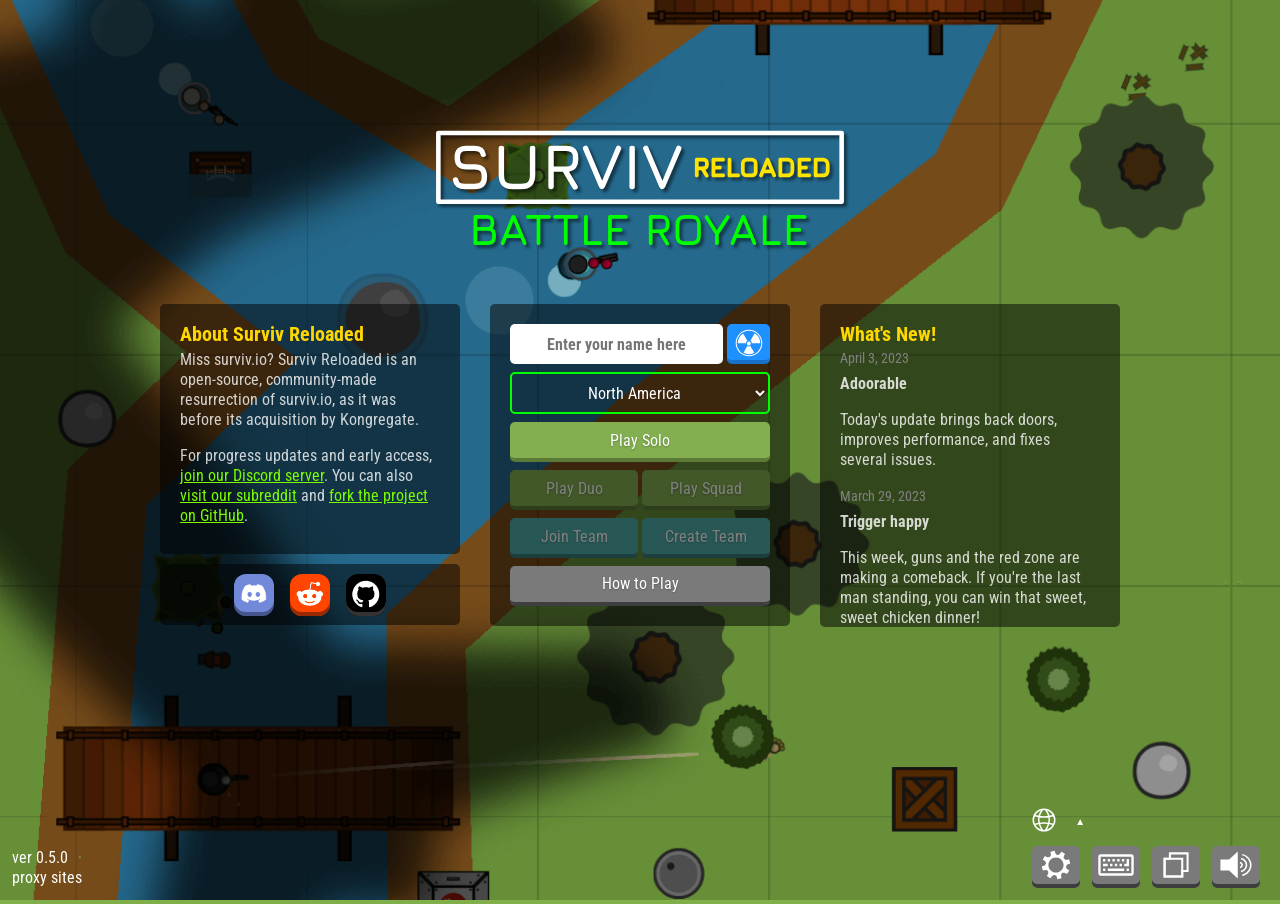
==== index.html @ 6180a09d "0.5.0 update notes" ====
<!doctype html>
<html lang='en'>
  <head>
    <!-- Meta Properties -->
    <meta charset='UTF-8'>
    <title>Surviv Reloaded - 2d battle royale game</title>
    <meta name="viewport" content="width=device-width, height=device-height, initial-scale=1.0, maximum-scale=1.0, minimum-scale=1.0, viewport-fit=cover, user-scalable=no">
    <link rel="manifest" href="manifest.json">
    <meta name="mobile-web-app-capable" content="yes">
    <meta name="apple-mobile-web-app-capable" content="yes">
    <meta name="apple-mobile-web-app-title" content="SurvivReloaded">
    <meta name="apple-mobile-web-app-status-bar-style" content="black-translucent">
    <meta name="application-name" content="Surviv Reloaded">
    <meta name="description" content="Miss surviv.io? Surviv Reloaded is a community-made resurrection of surviv.io, as it was before its acquisition by Kongregate.">
    <meta property="og:description" content="Miss surviv.io? Surviv Reloaded is a community-made resurrection of surviv.io, as it was before its acquisition by Kongregate.">
    <meta name="keywords" content="surviv reloaded, survivreloaded, resurviv, resurvivio, survivio reloaded, survivioreloaded, survivio, surviv, 2d battle royale, io, battle royale browser game, 2d battlegrounds, battlegrounds, battleroyale, battle, royale, browser game, br, survival, game, web game, multiplayer">
    <meta property="og:type" content="website">
    <meta property="og:title" content="Surviv Reloaded">
    <meta property="og:url" content="https://resurviv.io/">
    <meta property="og:site_name" content="Surviv Reloaded">
    <meta content="https://resurviv.io/img/title.png" property="og:image">
    <link rel="canonical" href="https://resurviv.io" />
    <link rel="apple-touch-icon-precomposed" href="img/icon_app.png">
    <link rel="icon" href="favicon.ico" type="image/x-icon">
    <!-- Fonts -->
    <link href="https://fonts.googleapis.com/css?family=Roboto+Condensed:400,700" rel="stylesheet">
  <link href="css/app.css" rel="stylesheet"></head>
  <body>
    <div id='preroll-wrapper'>
      <div id="preroll"></div>
    </div>
    <div id="fb-root"></div>
    <canvas tabindex='1' id='cvs'></canvas>
    <div id='game-area-wrapper' style='display: none' oncontextmenu='return false;'>
      <div id='game-touch-area'></div>
      <!-- Class Select -->
      <div id='ui-role-menu-wrapper'>
        <div id='ui-role-menu'>
          <div id='ui-role-header'></div>
          <div id='ui-role-body'></div>
          <div id='ui-role-footer'>
            <div id='ui-role-footer-desc' data-l10n='game-select-class'>SELECT A CLASS</div>
            <div id='ui-role-footer-enter'>ENTER GAME (20)</div>
          </div>
        </div>
      </div>
      <div id='ui-game' class='click-through'>
        <div id='tablet-console'></div>
        <div id='ui-center'>
          <div id='ui-game-menu'>
            <div id='btn-game-tabs' class='btns-game-double-row'>
              <div class='btn-game-container'>
                <a id='btn-game-settings' class='btn-game-tab-select btn-game-menu btn-game-menu-selected btn-darken' data-tab='settings'></a>
                <div class='btn-double-row game-menu-icon-static settings-icon'></div>
              </div>
              <div class='btn-game-container'>
                <a id='btn-game-keybinds' class='btn-game-tab-select btn-game-menu btn-darken' data-tab='keybinds'></a>
                <div class='btn-double-row game-menu-icon-static keybind-icon'></div>
              </div>
            </div>
            <div id='ui-game-tab-settings' class='ui-game-tab'>
              <a id='btn-game-fullscreen' class='btn-fullscreen-toggle btn-game-menu btn-darken' data-l10n='game-full-screen'>Full Screen</a>
              <div id='btn-touch-styles' class='btns-game-double-row'>
                <div class='btn-game-container'>
                  <a id='btn-game-move-style' class='btn-double-row btn-game-touch-style btn-darken'></a>
                  <div class='btn-double-row game-menu-icon-toggle movement-icon'></div>
                </div>
                <div class='btn-game-container'>
                  <a id='btn-game-aim-style' class='btn-double-row btn-game-touch-style btn-darken'></a>
                  <div class='btn-double-row game-menu-icon-toggle target-icon'></div>
                </div>
              </div>
              <a id='btn-game-aim-line' class='btn-game-menu btn-darken locked-on-icon' data-l10n='game-aim-line'>Aim Line</a>
              <a id='btn-game-sound' class='btn-sound-toggle btn-game-menu btn-darken audio-on-icon' data-l10n='game-sound'>Sound</a>
              <div class="slider-container ui-slider-container">
                <p class='slider-text' data-l10n='index-master-volume'>Master Volume</p>
                <input type="range" min="0" max="100" value="100" class="slider sl-master-volume">
              </div>
              <div class="slider-container ui-slider-container">
                <p class='slider-text' data-l10n='index-sfx-volume'>SFX Volume</p>
                <input type="range" min="0" max="100" value="100" class="slider sl-sound-volume">
              </div>
              <div class="slider-container ui-slider-container">
                <p class='slider-text' data-l10n='index-music-volume'>Music Volume</p>
                <input type="range" min="0" max="100" value="100" class="slider sl-music-volume">
              </div>
              <a id='btn-game-quit' class='btn-quit btn-game-menu btn-darken' data-l10n='game-quit-game'>Quit Game</a>
            </div>
            <div id='ui-game-tab-keybinds' class='ui-game-tab'>
              <div id='ui-keybind-list' class='js-keybind-list'></div>
              <a class='js-btn-keybind-restore btn-keybind-restore btn-game-menu btn-darken' data-l10n='game-restore-defaults'>Restore Defaults</a>
            </div>
            <a id='btn-game-resume' class='btn-game-menu btn-darken' data-l10n='game-return-to-game'>Return to Game</a>
          </div>
        </div>
        <div id='big-map' class='js-ui-map-show'>
          <div id='big-map-collision'></div>
          <div id='big-map-close'></div>
        </div>
        <div id='ui-emotes' class='ui-emote-wheel'>
          <div id='ui-emote-middle' class='ui-emote-middle ui-emote-circle ui-emote-parent' data-key='middle' data-id='0'>
            <div class='ui-emote ui-emote-bg-circle'></div>
            <div class='ui-emote ui-emote-hl'></div>
            <div class='ui-emote-image ui-emote-image-large'></div>
          </div>
          <div id='ui-emote-top' class='ui-emote-top ui-emote-quarter ui-emote-parent' data-key='top' data-id='1'>
            <div class='ui-emote ui-emote-bg-quarter'></div>
            <div class='ui-emote ui-emote-hl'></div>
            <div class='ui-emote-image ui-emote-image-large'></div>
          </div>
          <div id='ui-emote-right' class='ui-emote-right ui-emote-quarter ui-emote-parent' data-key='right' data-id='2'>
            <div class='ui-emote ui-emote-bg-quarter'></div>
            <div class='ui-emote ui-emote-hl'></div>
            <div class='ui-emote-image ui-emote-image-large'></div>
          </div>
          <div id='ui-emote-bottom' class='ui-emote-bottom ui-emote-quarter ui-emote-parent' data-key='bottom' data-id='3'>
            <div class='ui-emote ui-emote-bg-quarter'></div>
            <div class='ui-emote ui-emote-hl'></div>
            <div class='ui-emote-image ui-emote-image-large'></div>
          </div>
          <div id='ui-emote-left' class='ui-emote-left ui-emote-quarter ui-emote-parent' data-key='left' data-id='4'>
            <div class='ui-emote ui-emote-bg-quarter'></div>
            <div class='ui-emote ui-emote-hl'></div>
            <div class='ui-emote-image ui-emote-image-large'></div>
          </div>
        </div>
        <div id='ui-team-pings' class='ui-emote-wheel'>
          <div id='ui-team-ping-middle' class='ui-emote-middle ui-emote-circle ui-emote-parent' data-id='0'>
            <div class='ui-emote ui-emote-bg-circle'></div>
            <div class='ui-emote ui-emote-hl'></div>
            <div class='ui-emote-image ui-emote-image-large'></div>
          </div>
          <div id='ui-team-ping-top' class='ui-emote-top ui-emote-quarter ui-emote-parent' data-id='1'>
            <div class='ui-emote ui-emote-bg-quarter'></div>
            <div class='ui-emote ui-emote-hl'></div>
            <div class='ui-emote-image ui-emote-image-large'></div>
          </div>
          <div id='ui-team-ping-right' class='ui-emote-right ui-emote-quarter ui-emote-parent' data-id='2'>
            <div class='ui-emote ui-emote-bg-quarter'></div>
            <div class='ui-emote ui-emote-hl'></div>
            <div class='ui-emote-image ui-emote-image-large'></div>
          </div>
          <div id='ui-team-ping-bottom' class='ui-emote-bottom ui-emote-quarter ui-emote-parent' data-id='3'>
            <div class='ui-emote ui-emote-bg-quarter'></div>
            <div class='ui-emote ui-emote-hl'></div>
            <div class='ui-emote-image ui-emote-image-large'></div>
          </div>
          <div id='ui-team-ping-bottom-left' class='ui-emote-bottom-left ui-emote-eighth ui-emote-parent' data-id='4'>
            <div class='ui-emote ui-emote-bg-eighth'></div>
            <div class='ui-emote ui-emote-hl'></div>
            <div class='ui-emote-image ui-emote-image-small'></div>
          </div>
          <div id='ui-team-ping-top-left' class='ui-emote-top-left ui-emote-eighth ui-emote-parent' data-id='5'>
            <div class='ui-emote ui-emote-bg-eighth'></div>
            <div class='ui-emote ui-emote-hl'></div>
            <div class='ui-emote-image ui-emote-image-small'></div>
          </div>
        </div>
        <div id='ui-team-indicators' class='js-ui-map-hidden js-desktop-ui-hud-show'>
          <div class='ui-team-indicator ui-indicator-main' data-id='0'>
            <div class='ui-team-indicator-pos ui-background-yellow'></div>
          </div>
          <div class='ui-team-indicator ui-indicator-main' data-id='1'>
            <div class='ui-team-indicator-pos ui-background-purple'></div>
          </div>
          <div class='ui-team-indicator ui-indicator-main' data-id='2'>
            <div class='ui-team-indicator-pos ui-background-cyan'></div>
          </div>
          <div class='ui-team-indicator ui-indicator-main' data-id='3'>
            <div class='ui-team-indicator-pos ui-background-orange'></div>
          </div>
          <div class='ui-team-indicator ui-indicator-main' data-id='4'>
            <div class='ui-team-indicator-pos ui-background-yellow'></div>
          </div>
          <div class='ui-team-indicator ui-indicator-ping' data-id='0'>
            <div class='ui-team-indicator-pos ui-team-indicator-image'></div>
          </div>
          <div class='ui-indicator-ping-border' data-id='0'></div>
          <div class='ui-team-indicator ui-indicator-ping' data-id='1'>
            <div class='ui-team-indicator-pos ui-team-indicator-image'></div>
          </div>
          <div class='ui-indicator-ping-border' data-id='1'></div>
          <div class='ui-team-indicator ui-indicator-ping' data-id='2'>
            <div class='ui-team-indicator-pos ui-team-indicator-image'></div>
          </div>
          <div class='ui-indicator-ping-border' data-id='2'></div>
          <div class='ui-team-indicator ui-indicator-ping' data-id='3'>
            <div class='ui-team-indicator-pos ui-team-indicator-image'></div>
          </div>
          <div class='ui-indicator-ping-border' data-id='3'></div>
          <div class='ui-team-indicator ui-indicator-ping' data-id='4'>
            <div class='ui-team-indicator-pos ui-team-indicator-image'></div>
          </div>
          <div class='ui-indicator-ping-border' data-id='4'></div>
        </div>
        <div id='ui-right-center' class='ui-right-center-desktop js-ui-map-hidden'>
          <div id='ui-medical-interactive'>
            <div id='ui-loot-bandage' class='ui-loot ui-outline-hover ui-scale-hover ui-medical tooltip'>
              <div class='tooltip-text'>
                <div class='tooltip-title' data-l10n='game-bandage'>Bandage</div>
                <div class='tooltip-description'><span data-l10n='game-bandage-tooltip'>Left-click to restore 15 health.</span></div>
              </div>
              <div class='ui-loot-count'>0</div>
              <img class='ui-loot-image' src=''></img>
            </div>
            <div id='ui-loot-healthkit' class='ui-loot ui-outline-hover ui-scale-hover ui-medical tooltip'>
              <div class='tooltip-text'>
                <div class='tooltip-title' data-l10n='game-healthkit'>Med Kit</div>
                <div class='tooltip-description'><span data-l10n='game-healthkit-tooltip'>Left-click to restore 100 health.</div>
              </div>
              <div class='ui-loot-count'>0</div>
              <img class='ui-loot-image' src=''></img>
            </div>
            <div id='ui-loot-soda' class='ui-loot ui-outline-hover ui-scale-hover ui-medical tooltip'>
              <div class='tooltip-text'>
                <div class='tooltip-title' data-l10n='game-soda'>Soda</div>
                <div class='tooltip-description'><span data-l10n='game-soda-tooltip'>Left-click to boost adrenaline by 25.</span><br><span data-l10n='game-adrenaline-tooltip'>Adrenaline restores health over time.</span></div>
              </div>
              <div class='ui-loot-count'>0</div>
              <img class='ui-loot-image' src=''></img>
            </div>
            <div id='ui-loot-painkiller' class='ui-loot ui-outline-hover ui-scale-hover ui-medical tooltip'>
              <div class='tooltip-text'>
                <div class='tooltip-title' data-l10n='game-painkiller'>Pills</div>
                <div class='tooltip-description'><span data-l10n='game-painkiller-tooltip'>Left-click to boost adrenaline by 50.</div>
              </div>
              <div class='ui-loot-count'>0</div>
              <img class='ui-loot-image' src=''></img>
            </div>
          </div>
          <div id='ui-ammo-interactive'>
            <div id='ui-loot-50AE' class='ui-outline-hover ui-ammo tooltip'>
              <div class='tooltip-text click-through'>
                <div class='tooltip-title' data-l10n='game-50AE'></div>
                <div class='tooltip-description'><span data-l10n='game-50AE-tooltip'></span></div>
              </div>
              <div class='ui-loot-count'>0</div>
              <img class='ui-loot-image' src=''></img>
              <div class='ui-loot-overlay' style='background: rgba(30,30,30,0.75)'></div>
            </div>
            <div id='ui-loot-9mm' class='ui-outline-hover ui-ammo tooltip'>
              <div class='tooltip-text click-through'>
                <div class='tooltip-title' data-l10n='game-9mm'></div>
                <div class='tooltip-description'><span data-l10n='game-9mm-tooltip'></span></div>
              </div>
              <div class='ui-loot-count'>0</div>
              <img class='ui-loot-image' src=''></img>
              <div class='ui-loot-overlay' style='background: rgba(255,153,0,0.75)'></div>
            </div>
            <div id='ui-loot-308sub' class='ui-outline-hover ui-ammo tooltip'>
              <div class='tooltip-text click-through'>
                <div class='tooltip-title' data-l10n='game-308sub'></div>
                <div class='tooltip-description'><span data-l10n='game-308sub-tooltip'></span></div>
              </div>
              <div class='ui-loot-count'>0</div>
              <img class='ui-loot-image' src=''></img>
              <div class='ui-loot-overlay' style='background: rgba(49,56,0,0.75)'></div>
            </div>
            <div id='ui-loot-12gauge' class='ui-outline-hover ui-ammo tooltip'>
              <div class='tooltip-text click-through'>
                <div class='tooltip-title' data-l10n='game-12gauge'></div>
                <div class='tooltip-description'><span data-l10n='game-12gauge-tooltip'></span></div>
              </div>
              <div class='ui-loot-count'>0</div>
              <img class='ui-loot-image' src=''></img>
              <div class='ui-loot-overlay' style='background: rgba(255,0,0,0.75)'></div>
            </div>
            <div id='ui-loot-flare' class='ui-outline-hover ui-ammo tooltip'>
              <div class='tooltip-text click-through'>
                <div class='tooltip-title' data-l10n='game-flare'></div>
                <div class='tooltip-description'><span data-l10n='game-flare-tooltip'></span></div>
              </div>
              <div class='ui-loot-count'>0</div>
              <img class='ui-loot-image' src=''></img>
              <div class='ui-loot-overlay' style='background: rgba(255,85,0,0.75)'></div>
            </div>
            <div id='ui-loot-762mm' class='ui-outline-hover ui-ammo tooltip'>
              <div class='tooltip-text click-through'>
                <div class='tooltip-title' data-l10n='game-762mm'></div>
                <div class='tooltip-description'><span data-l10n='game-762mm-tooltip'></span></div>
              </div>
              <div class='ui-loot-count'>0</div>
              <img class='ui-loot-image' src=''></img>
              <div class='ui-loot-overlay' style='background: rgba(0,102,255,0.75)'></div>
            </div>
            <div id='ui-loot-45acp' class='ui-outline-hover ui-ammo tooltip'>
              <div class='tooltip-text click-through'>
                <div class='tooltip-title' data-l10n='game-45acp'></div>
                <div class='tooltip-description'><span data-l10n='game-45acp-tooltip'></span></div>
              </div>
              <div class='ui-loot-count'>0</div>
              <img class='ui-loot-image' src=''></img>
              <div class='ui-loot-overlay' style='background: rgba(121,0,255,0.75)'></div>
            </div>
            <div id='ui-loot-556mm' class='ui-outline-hover ui-ammo tooltip'>
              <div class='tooltip-text click-through'>
                <div class='tooltip-title' data-l10n='game-556mm'></div>
                <div class='tooltip-description'><span data-l10n='game-556mm-tooltip'></span></div>
              </div>
              <div class='ui-loot-count'>0</div>
              <img class='ui-loot-image' src=''></img>
              <div class='ui-loot-overlay' style='background: rgba(3,123,0,0.75)'></div>
            </div>
          </div>
          <div id='ui-emote-button'></div>
        </div>
        <div id='ui-top-left' class='js-ui-hud-show click-through'>
          <div id='ui-team' class='js-ui-mobile-map-hidden'>
            <div class='ui-team-member ui-bg-standard' data-id='0'>
              <div class='ui-team-member-name'></div>
              <div class='ui-team-member-color ui-background-yellow'></div>
              <div class='ui-team-member-status'></div>
              <div class='ui-team-member-health'>
                <div class='ui-bar-inner ui-health-actual'></div>
              </div>
            </div>
            <div class='ui-team-member ui-bg-standard' data-id='1'>
              <div class='ui-team-member-name'></div>
              <div class='ui-team-member-color ui-background-purple'></div>
              <div class='ui-team-member-status'></div>
              <div class='ui-team-member-health'>
                <div class='ui-bar-inner ui-health-actual'></div>
              </div>
            </div>
            <div class='ui-team-member ui-bg-standard' data-id='2'>
              <div class='ui-team-member-name'></div>
              <div class='ui-team-member-color ui-background-cyan'></div>
              <div class='ui-team-member-status'></div>
              <div class='ui-team-member-health'>
                <div class='ui-bar-inner ui-health-actual'></div>
              </div>
            </div>
            <div class='ui-team-member ui-bg-standard' data-id='3'>
              <div class='ui-team-member-name'></div>
              <div class='ui-team-member-color ui-background-orange'></div>
              <div class='ui-team-member-status'></div>
              <div class='ui-team-member-health'>
                <div class='ui-bar-inner ui-health-actual'></div>
              </div>
            </div>
          </div>
        </div>
        <div id='ui-map-wrapper' class='ui-map-wrapper-desktop click-through'>
          <div id='ui-map-container'>
            <div id='ui-map-info' class='js-ui-map-hidden js-ui-hud-show'>
              <div id='ui-gas-icon' class='gas-icon'></div>
              <div id='ui-gas-timer'></div>
            </div>
            <div id='ui-spec-counter' class='js-ui-map-hidden js-ui-hud-show'>
              <div id='ui-spec-counter-icon'></div>
              <div id='ui-spec-counter-number'></div>
            </div>
            <div id='ui-settings-container-desktop' class='js-ui-desktop-map-hidden'>
              <div id='ui-map-expand-desktop' class='ui-map-expand ui-settings-button'>
                <img id='mag-glass-white' src=''></img>
              </div>
              <div id='ui-map-minimize' class='ui-settings-button js-ui-map-hidden'>
                <img id='ui-minimize-img' src=''></img>
              </div>
            </div>
            <div id='ui-settings-container-mobile' class='js-ui-mobile-map-hidden'>
              <div id='ui-alive-info'>
                <div id='ui-alive-icon' class='ui-map-icon alive-icon'></div>
                <div id='ui-map-counter-default' class='js-ui-players-alive'>0</div>
                <div id='ui-map-counter-faction'>
                  <span class='ui-players-alive-red js-ui-players-alive-red'>0</span>:<span class='ui-players-alive-blue js-ui-players-alive-blue'>0</span>
                </div>
              </div>
              <div id='ui-map-expand-mobile' class='ui-map-expand ui-settings-button'></div>
              <div id='ui-menu-display' class='ui-settings-button prop-event'></div>
            </div>
          </div>
        </div>
        <div id='ui-kill-leader-container'>
          <div id='ui-kill-leader-wrapper' class='js-ui-map-hidden js-ui-hud-show hide-on-mobile'>
            <div id='ui-kill-leader-name'>Waiting for new leader</div>
            <div id='ui-kill-leader-icon'></div>
            <div id='ui-kill-leader-count'>0</div>
          </div>
        </div>
        <div id='ui-killfeed-wrapper'>
          <div id='ui-killfeed' class='js-ui-map-hidden js-ui-hud-show'>
            <div id='ui-killfeed-contents'></div>
          </div>
        </div>
        <div id='ui-leaderboard-wrapper'>
          <div id='ui-leaderboard' class='js-ui-hud-show'>
            <div id='ui-leaderboard-alive'>
              <span class='ui-players-alive js-ui-players-alive'>0</span>
            </div>
            <div id='ui-leaderboard-alive-faction'>
              <span class='ui-players-alive-red js-ui-players-alive-red'>0</span>
              <span class='ui-players-alive-blue js-ui-players-alive-blue'>0</span>
            </div>
            <div class='ui-leaderboard-header' data-l10n='game-alive'>Alive</div>
          </div>
          <div id='ui-kill-counter-wrapper' class='js-ui-map-show'>
            <div id='ui-kill-counter'>
              <span class='ui-player-kills js-ui-player-kills'>0</span>
            </div>
            <div class='ui-kill-counter-header' data-l10n='game-kills'>Kills</div>
          </div>
        </div>
        <div id='ui-top-center-scopes-wrapper'>
          <div id='ui-top-center-scopes' class='click-through js-ui-map-hidden'>
            <div id='ui-scope-1xscope' class='ui-scope ui-zoom'>
              <div class='ui-zoom-text'>
                <div class='ui-zoom-level'>1<span class='ui-zoom-append'>x</span></div>
              </div>
            </div>
            <div id='ui-scope-2xscope' class='ui-scope ui-zoom ui-outline-hover'>
              <div class='ui-zoom-text'>
                <div class='ui-zoom-level'>2<span class='ui-zoom-append'>x</span></div>
              </div>
            </div>
            <div id='ui-scope-4xscope' class='ui-scope ui-zoom ui-outline-hover'>
              <div class='ui-zoom-text'>
                <div class='ui-zoom-level'>4<span class='ui-zoom-append'>x</span></div>
              </div>
            </div>
            <div id='ui-scope-8xscope' class='ui-scope ui-zoom ui-outline-hover'>
              <div class='ui-zoom-text'>
                <div class='ui-zoom-level'>8<span class='ui-zoom-append'>x</span></div>
              </div>
            </div>
            <div id='ui-scope-15xscope' class='ui-scope ui-zoom ui-outline-hover'>
              <div class='ui-zoom-text'>
                <div class='ui-zoom-level'>15<span class='ui-zoom-append'>x</span></div>
              </div>
            </div>
          </div>
        </div>
        <div id='ui-top-center' class='js-ui-map-hidden js-ui-hud-show click-through'>
          <div id='ui-waiting-text' class='top-center-text'><span data-l10n='game-waiting-for-players'>Waiting for players</span>...</div>
          <div id='ui-spectate-text' class='top-center-text ui-spectate-mode'>
            <div class='spectate-text spectate-desc' data-l10n='game-spectating'>Spectating</div>
            <div id='spectate-player' class='spectate-text'></div>
          </div>
        </div>
        <div id='ui-upper-center' class='click-through'>
          <div id='ui-announcement'></div>
        </div>
        <div id='ui-lower-center' class='js-ui-map-hidden js-ui-hud-show click-through'>
          <div id='ui-interaction'>
            <div id='ui-interaction-press'></div>
            <div id='ui-interaction-outer'>
              <div id='ui-interaction-description'></div>
            </div>
          </div>
        </div>
        <div id='ui-bottom-center-2' class='click-through'>
          <div id='ui-pickup-message' class='notify-message'></div>
          <div id='ui-perk-message-wrapper' class='notify-message'>
            <div id='ui-perk-message-image-wrapper'>
              <div id='ui-perk-message-image-icon'></div>
            </div>
            <div id='ui-perk-message-name' class='notify-message'></div>
            <div id='ui-perk-message-acquired' class='notify-message'></div>
          </div>
        </div>
        <div id='ui-equipped-ammo-wrapper' class='js-ui-map-hidden js-ui-hud-show'>
          <div id='ui-equipped-ammo'>
            <div id='ui-bullet-counter'>
              <div id='ui-current-clip'>0</div>
              <div id='ui-remaining-ammo'>0</div>
              <div id='ui-reload-button-container'>
                <div id='ui-reload-button'></div>
              </div>
            </div>
          </div>
        </div>
        <div id='ui-bottom-center-0' class='click-through js-ui-map-hidden js-ui-hud-show'>
          <div id='ui-boost-counter'>
            <div class='ui-boost-base' id='ui-boost-counter-0'>
              <div class='ui-bar-inner'></div>
            </div>
            <div class='ui-boost-base' id='ui-boost-counter-1'>
              <div class='ui-bar-inner'></div>
            </div>
            <div class='ui-boost-base' id='ui-boost-counter-2'>
              <div class='ui-bar-inner'></div>
            </div>
            <div class='ui-boost-base' id='ui-boost-counter-3'>
              <div class='ui-bar-inner'></div>
            </div>
          </div>
          <div id='ui-health-counter'>
            <div id='ui-health-flair-left' class='ui-health-flair'></div>
            <div id='ui-health-flair-right' class='ui-health-flair'></div>
            <div id='ui-health-container'>
              <div class='ui-bar-inner' id='ui-health-actual'></div>
              <div class='ui-bar-inner' id='ui-health-depleted'></div>
            </div>
          </div>
        </div>
        <div id='ui-bottom-center-left' class='js-ui-map-hidden'>
          <div id='ui-perk-0' class='ui-armor-counter tooltip-perk ui-outline-hover'>
            <div class='tooltip-text'>
              <div class='tooltip-title'></div>
              <div class='tooltip-desc'></div>
            </div>
            <img class='ui-armor-image ui-loot-image' src=''></img>
          </div>
          <div id='ui-perk-1' class='ui-armor-counter tooltip-perk ui-outline-hover'>
            <div class='tooltip-text'>
              <div class='tooltip-title'></div>
              <div class='tooltip-desc'></div>
            </div>
            <img class='ui-armor-image ui-loot-image' src=''></img>
          </div>
          <div id='ui-perk-2' class='ui-armor-counter tooltip-perk ui-outline-hover'>
            <div class='tooltip-text'>
              <div class='tooltip-title'></div>
              <div class='tooltip-desc'></div>
            </div>
            <img class='ui-armor-image ui-loot-image' src=''></img>
          </div>
        </div>
        <div id='ui-bottom-center-right' class='js-ui-map-hidden'>
          <div id='ui-armor-helmet' class='ui-armor-counter ui-outline-hover'>
            <div class='ui-armor-counter-inner'></div>
            <div class='ui-armor-level'></div>
            <img class='ui-armor-image ui-loot-image' src=''></img>
          </div>
          <div id='ui-armor-chest' class='ui-armor-counter ui-outline-hover'>
            <div class='ui-armor-counter-inner'></div>
            <div class='ui-armor-level'></div>
            <img class='ui-armor-image ui-loot-image' src=''></img>
          </div>
          <div id='ui-armor-backpack' class='ui-armor-counter'>
            <div class='ui-armor-counter-inner'></div>
            <div class='ui-armor-level'></div>
            <img class='ui-armor-image ui-loot-image' src=''></img>
          </div>
        </div>
        <div id='ui-bottom-right' class='js-ui-map-hidden'>
          <div id='ui-weapon-container'>
            <div class='ui-weapon-info'>
              <div class='ui-weapon-switch ui-outline-hover' id='ui-weapon-id-1' data-slot='1'>
                <div class='ui-weapon-name'></div>
                <div class='ui-weapon-number'>1</div>
                <img class='ui-weapon-image' src=''></img>
              </div>
            </div>
            <div class='ui-weapon-info'>
              <div class='ui-weapon-switch ui-outline-hover' id='ui-weapon-id-2' data-slot='2'>
                <div class='ui-weapon-name'></div>
                <div class='ui-weapon-number'>2</div>
                <img class='ui-weapon-image' src=''></img>
              </div>
            </div>
            <div class='ui-weapon-info'>
              <div class='ui-weapon-switch ui-outline-hover' id='ui-weapon-id-3'>
                <div class='ui-weapon-name'></div>
                <div class='ui-weapon-number'>3</div>
                <img class='ui-weapon-image' src=''></img>
              </div>
            </div>
            <div class='ui-weapon-info'>
              <div class='ui-weapon-switch ui-outline-hover' id='ui-weapon-id-4'>
                <div class='ui-weapon-name'></div>
                <div class='ui-weapon-number'>4</div>
                <div class='ui-weapon-exp ui-weapon-ammo-counter'>0</div>
                <img class='ui-weapon-image' src=''></img>
              </div>
            </div>
          </div>
        </div>
        <div id='ui-spectate-options-wrapper'>
          <div id='ui-spectate-options' class='ui-spectate-mode js-ui-hud-show click-through'>
            <div id='ui-spectate-buttons' class='ui-bg-standard'>
              <a class='menu-option btn-darken' id='btn-spectate-next-player' data-l10n='game-next-teammate'>Next Teammate</a>
              <a class='menu-option btn-darken' id='btn-spectate-prev-player' data-l10n='game-previous-teammate'>Previous Teammate</a>
              <a class='menu-option btn-darken' id='btn-spectate-view-stats' data-l10n='game-view-match-stats'>View Match Stats</a>
              <a class='menu-option btn-darken btn-quit' id='btn-spectate-quit' data-l10n='game-leave-game'>Leave Game</a>
            </div>
            <div id='ui-spectate-stats' class='ui-bg-standard'>
              <div id='ui-spectate-stats-header' data-l10n='game-your-results'>Your Results</div>
              <table id='ui-spectate-stats-table'>
                <tbody id='ui-spectate-stats-data'>
                </tbody>
              </table>
            </div>
          </div>
        </div>
        <div id='ui-bottom-center-1' class='click-through'>
          <div id='ui-kills'>
            <div id='ui-kill-text'></div>
            <div id='ui-kill-count'></div>
          </div>
        </div>
      </div>
      <div id='ui-stats'>
        <div id='ui-stats-bg'></div>
        <div id='ui-stats-contents'>
          <div id='ui-stats-contents-inner'>
            <div id='ui-stats-header'></div>
            <div id='ui-stats-info-box'></div>
            <div id='ui-stats-options'></div>
            <div id='ui-stats-logo'></div>
          </div>
          <div id='ui-stats-ad-container-desktop' class='ui-stats-ad-container'>
            <div id='surviv-io_300x250_2'></div>
          </div>
          <div id='ui-stats-ad-container-mobile' class='ui-stats-ad-container'>
            <div id='surviv-io_300x250_mobile_2'></div>
          </div>
        </div>
      </div>
      <div class='ui-stats-adblock surviv-shirts'>
        <a class='surviv-shirts-link' href='https://www.amazon.com/s?rh=n%3A7141123011%2Cp_4%3Asurviv.io&ref=w_bl_sl_s_ap_web_7141123011' target="_blank"></a>
      </div>
      <div class='ui-stats-adblock adblock-plea'>
        <span>Please consider supporting us by disabling your adblocker.</span>
      </div>

    </div>
    <div id='start-menu-wrapper'>
      <div id='safari-margin'></div>
      <div id='background'>
        <div id='start-overlay'></div>
      </div>
      <div id='start-main'>
        <div id='start-top-left'>
          <div id='btn-hamburger' class='icon-hamburger'></div>
          <div id='start-top-left-desktop'>
            <div id='featured-streamers'>
              <div class='streaming-header'>
                <div id='streaming-header-title' data-l10n='index-streaming-live'>Streaming Live!</div>
                <div id='streaming-icon'></div>
              </div>
              <div class='streamer-list'></div>
              <div id='featured-streamer-template'>
                <a href='' target='_blank' class='btn-streamer btn-darken'></a>
              </div>
            </div>
            <div id='featured-youtuber'>
              <div class='youtube-header'>
                <div id='youtube-header-title' data-l10n='index-featured-youtuber'>Featured YouTuber</div>
              </div>
              <a href='' target='_blank' class='btn-youtuber btn-darken'></a>
            </div>
          </div>
        </div>
        <!-- Accounts Modals -->
        <div id='modal-account-name-change' class='modal modal-account'>
          <div class='modal-content modal-close'>
            <div class='modal-header modal-header-name'>
              <span class='close close-corner'></span>
              <h2 id='modal-account-name-title' data-l10n='index-create-account'>Create Account</h2>
            </div>
            <div class='modal-body modal-body-name'>
              <div class='modal-settings-item'>
                <p id='modal-account-name-desc' class='modal-body-text' data-l10n='index-set-account-name'>Set your account name:</p>
                <div id='modal-body-warning'></div>
                <input type='text' class='menu-option player-name-input' tabindex='0' placeholder='Enter name' id='modal-account-name-input' maxlength='16' />
              </div>
            </div>
            <div class='modal-footer modal-footer-name modal-footer-round'>
              <h3 id='modal-account-name-finish' class='finish' data-l10n='index-finish'>Finish</h3>
            </div>
          </div>
        </div>
        <div id='modal-account-reset-stats' class='modal modal-account'>
          <div class='modal-content modal-close'>
            <div class='modal-header modal-header-reset-stats'>
              <span class='close close-corner'></span>
              <h2 id='modal-account-name-title' data-l10n='index-reset-stats'>Reset Stats</h2>
            </div>
            <div class='modal-body modal-body-reset-stats'>
              <div class='modal-settings-item'>
                <p id='modal-account-reset-stats-desc' class='modal-body-text' data-l10n='index-reset-stats-desc'>Enter "RESET STATS" to reset your stats:</p>
                <p id='modal-account-reset-stats-desc-2' class='modal-body-text' data-l10n='index-reset-stats-desc-2'>(This does not reset pass progress.)</p>
                <input type='text' class='menu-option player-name-input' tabindex='0' placeholder='' id='modal-account-reset-stats-input' maxlength='16' />
              </div>
            </div>
            <div class='modal-footer modal-footer-reset-stats modal-footer-round'>
              <h3 id='modal-account-reset-stats-finish' class='finish' data-l10n='index-confirm'>Confirm</h3>
            </div>
          </div>
        </div>

        <!-- Accounts Mobile -->
        <div id='modal-mobile-account' class='modal'>
          <div class='modal-content modal-close'>
            <div class='modal-header'>
              <span class='close close-corner'></span>
              <h2 data-l10n='index-account' data-l10n='index-account'>Account</h2>
            </div>
            <div id='modal-mobile-account-body'>
              <div class='account-buttons-settings account-buttons-wrapper account-block-arrow modal-close'>
                <div class='account-buttons'>
                  <div class='account-stats-link btn-player-stats-link menu-option btn-darken btn-standard ' data-l10n='index-my-stats'>My Stats</div>
                  <div class='btn-account-link btn-account-turq menu-option btn-darken btn-standard' data-l10n='index-link-account'>Link Account</div>
                  <div class='btn-account-change-name btn-account-turq menu-option btn-darken btn-standard' data-l10n='index-change-account-name'>Change Account Name</div>
                  <div class='btn-account-reset-stats btn-account-turq menu-option btn-darken btn-standard' data-l10n='index-reset-stats'>Reset Stats</div>
                  <div class='btn-account-logout btn-account-grey menu-option btn-darken btn-standard' data-l10n='index-log-out'>Log Out</div>
                </div>
              </div>
              <div id='account-login-options-mobile' class='account-buttons-link-account account-buttons-wrapper account-block-arrow modal-close'>
                <div class='login-options-content'></div>
              </div>
            </div>
          </div>
        </div>

        <!-- Accounts -->
        <div id='start-top-right'>
          <div class='account-block'>
            <div class='account-details-top'>
              <div class="account-details-top-buttons">
                <div class="account-details-button-wrapper account-details-button-loadout menu-option btn-darken-alt">
                  <div class='account-details-button'>
                    <div id='loadout-alert-main' class='account-alert-main account-alert'></div>
                    <div class='account-link account-loadout-link'>
                      <span data-l10n='index-loadout'>Loadout</span>
                    </div>
                  </div>
                </div>
                <div class="account-details-button-wrapper account-details-link-out menu-option btn-darken hide-on-mobile">
                  <div class='account-details-button'>
                    <div class='account-link account-stats-link'><span data-l10n='index-my-stats'>My Stats</span></div>
                  </div>
                </div>
                <div class="account-details-button-wrapper account-details-link-out menu-option btn-darken hide-on-mobile">
                  <div class='account-details-button'>
                    <div class='account-link account-leaderboard-link'><span data-l10n='index-leaderboards'>Leaderboards</span></div>
                  </div>
                </div>
              </div>
            </div>
            <div class='account-overview'>
              <div class="account-details-user account-details-block">
                <div class="account-details">
                  <div class="account-avatar"></div>
                  <div id="account-login" class="account-player-name account-name account-name-user" data-l10n='index-log-in-desc'>Log In / Create Account</div>
                  <div id="account-player-name" class="account-player-name account-name account-name-user" style="display:none"></div>
                  <div class="account-loading-container">
                    <div class="account-loading"></div>
                  </div>
                </div>
              </div>
            </div>
            <div class='account-buttons-settings account-buttons-wrapper account-block-arrow modal-close hide-on-mobile'>
              <div class='account-buttons'>
                <div class='btn-account-link btn-account-turq menu-option btn-darken btn-standard' data-l10n='index-link-account'>Link Account</div>
                <div class='btn-account-change-name btn-account-turq menu-option btn-darken btn-standard' data-l10n='index-change-account-name'>Change Account Name</div>
                <div class='btn-account-reset-stats btn-account-turq menu-option btn-darken btn-standard' data-l10n='index-reset-stats'>Reset Stats</div>
                <div class='btn-account-logout btn-account-grey menu-option btn-darken btn-standard' data-l10n='index-log-out'>Log Out</div>
              </div>
            </div>
            <div id='account-login-options' class='account-buttons-link-account account-buttons-wrapper account-block-arrow modal-close hide-on-mobile'>
              <div class='login-options-content'></div>
            </div>
          </div>
        </div>

        <div id='start-main-center'>
          <div id='start-row-header'>
            <div id='server-warning'></div>
          </div>
          <div id='start-row-top'>
            <div id='start-rotate-reminder' class='menu-column menu-block'>
              <span>Rotate to landscape for a better experience.</span>
            </div>
            <div id='left-column' class='menu-column'>
              <div id='ad-block-left' class="about-block">
                <h3 class="news-header">About Surviv Reloaded</h3>
                <p class="news-paragraph">Miss surviv.io? Surviv Reloaded is an open-source, community-made resurrection of surviv.io, as it was before its acquisition by Kongregate.</p>
                <p class="news-paragraph">For progress updates and early access, <a href="https://discord.resurviv.io" target="_blank">join our Discord server</a>. You can also <a href="https://reddit.com/r/SurvivReloaded" target="_blank">visit our subreddit</a> and <a href="https://github.com/SurvivReloaded" target="_blank">fork the project on GitHub</a>.</p>
              </div>
              <div id='social-share-block-wrapper'>
                <div id='social-share-block' class='menu-block'>
                  <div class='btn-social-wrapper'>
                    <!--<a href='https://facebook.com/surviviogame' target='_blank' class='btn-social btn-darken btn-facebook'></a>
                    <a href='https://twitter.com/survivio' target='_blank' class='btn-social btn-darken btn-twitter'></a>
                    <a href='https://www.instagram.com/surviviogame/' target='_blank' class='btn-social btn-darken btn-instagram'></a>
                    <a href='https://www.youtube.com/c/survivio?sub_confirmation=1' target='_blank' class='btn-social btn-darken btn-youtube'></a>-->
                    <a href='https://discord.resurviv.io' target='_blank' class='btn-social btn-darken btn-discord'></a>
                    <a href='https://reddit.com/r/SurvivReloaded' target='_blank' class='btn-social btn-darken btn-reddit'></a>
                    <a href='https://github.com/SurvivReloaded' target='_blank' class='btn-social btn-darken btn-github'></a>
                  </div>
                </div>
              </div>
            </div>
            <div id='start-menu' class='menu-column menu-block'>
              <div class='play-loading-outer'>
                <div class='play-loading-inner'>
                  <div class='play-loading-spinner'></div>
                </div>
              </div>
              <div class='play-button-container'>
                <div id='player-options'>
                  <input type='text' class='menu-option player-name-input' tabindex='0' placeholder='Enter your name here' id='player-name-input-solo' maxlength='16' />
                  <a class='btn-darken menu-option player-options-btn' id='btn-customize'></a>
                </div>
                <select id='server-select-main' class='server-select menu-option btn-hollow btn-hollow-selected'>
                  <optgroup id='server-opts2' label='Region' data-l10n='index-region'>
                    <option value='na' data-label='North America' data-l10n='index-north-america'>North America</option>
                    <!--<option value='sa' data-label='South America' data-l10n='index-south-america'>South America</option>
                    <option value='eu' data-label='Europe' data-l10n='index-europe'>Europe</option>
                    <option value='as' data-label='Asia' data-l10n='index-asia'>Asia</option>
                    <option value='kr' data-label='Korea' data-l10n='index-korea'>South Korea</option>-->
                  </optgroup>
                </select>
                <a class='btn-green btn-darken menu-option' id='btn-start-mode-0' data-l10n='index-play-solo'>Play Solo</a>
                <div id='btns-quick-start'>
                  <a class='btn-green btn-darken menu-option btn-disabled2' id='btn-start-mode-1' data-l10n='index-play-duo'>Play Duo</a>
                  <a class='btn-green btn-darken menu-option btn-disabled2' id='btn-start-mode-2' data-l10n='index-play-squad'>Play Squad</a>
                </div>
                <div class='btns-double-row'>
                  <a class='btn-darken menu-option btn-team-option btn-disabled2' id='btn-join-team' data-l10n='index-join-team'>Join Team</a>
                  <a class='btn-darken menu-option btn-team-option btn-disabled2' id='btn-create-team' data-l10n='index-create-team'>Create Team</a>
                </div>
                <div id='btn-help' class='menu-option btn-darken' data-l10n='index-how-to-play'>How to Play</div>
                <div id='start-help'>
                  <h1 data-l10n='index-controls'>Controls</h1>
                  <p><span class='help-action' data-l10n='index-movement'></span>: <span class='help-control' data-l10n='index-movement-ctrl'></span></p>
                  <p><span class='help-action' data-l10n='index-aim'></span>: <span class='help-control' data-l10n='index-aim-ctrl'></span></p>
                  <p><span class='help-action' data-l10n='index-punch'></span>/<span class='help-action' data-l10n='index-shoot'></span>: <span class='help-control' data-l10n='index-shoot-ctrl'></span></p>
                  <p><span class='help-action' data-l10n='index-change-weapons'></span>: <span class='help-control' data-l10n='index-change-weapons-ctrl'></span></p>
                  <p class='hide-on-mobile'><span class='help-action' data-l10n='index-stow-weapons'></span>: <span class='help-control' data-l10n='index-stow-weapons-ctrl'></span></p>
                  <p class='hide-on-mobile'><span class='help-action' data-l10n='index-swap-weapons'></span>: <span class='help-control' data-l10n='index-swap-weapons-ctrl'></span></p>
                  <p class='hide-on-mobile'><span class='help-action' data-l10n='index-swap-weapon-slots'></span>: <span class='help-control' data-l10n='index-swap-weapon-slots-ctrl'></span></p>
                  <p><span class='help-action' data-l10n='index-reload'></span>: <span class='help-control' data-l10n='index-reload-ctrl'></span></p>
                  <p><span class='help-action' data-l10n='index-scope-zoom'></span>: <span class='help-control' data-l10n='index-scope-zoom-ctrl'></span></p>
                  <p><span class='help-action' data-l10n='index-pickup'></span>/<span class='help-action' data-l10n='index-loot'></span>/<span class='help-action' data-l10n='index-revive'></span>: <span class='help-control' data-l10n='index-pickup-ctrl'></span></p>
                  <p><span class='help-action' data-l10n='index-use-medical'></span>: <span class='help-control' data-l10n='index-use-medical-ctrl'></span></p>
                  <p><span class='help-action' data-l10n='index-drop-item'></span>: <span class='help-control' data-l10n='index-drop-item-ctrl'></span></p>
                  <p><span class='help-action' data-l10n='index-cancel-action'></span>: <span class='help-control' data-l10n='index-cancel-action-ctrl'></span></p>
                  <p><span class='help-action' data-l10n='index-view-map'></span>: <span class='help-control' data-l10n='index-view-map-ctrl'></span></p>
                  <p class='hide-on-mobile'><span class='help-action' data-l10n='index-toggle-minimap'></span>: <span class='help-control' data-l10n='index-toggle-minimap-ctrl'></span></p>
                  <p><span class='help-action' data-l10n='index-use-ping'></span>: <span class='help-control' data-l10n='index-use-ping-ctrl'></span></p>
                  <p><span class='help-action' data-l10n='index-use-emote'></span>: <span class='help-control' data-l10n='index-use-emote-ctrl'></span></p>
                  <h1 data-l10n='index-how-to-play'>How to Play</h1>
                  <p data-l10n='index-tips-1-desc'>The goal of Surviv Reloaded is to be the last player standing. You only live once per game - there is no respawn!</p>
                  <h1 data-l10n='index-tips-2'>2D PUBG</h1>
                  <p data-l10n='index-tips-2-desc'>If you've played other battle royale games like PUBG, Fortnite or H1Z1, then you're already halfway there! Think of surviv.io as 2D PUBG (with slightly less desync and more chicken).</p>
                  <h1 data-l10n='index-tips-3'>Loot and Kill</h1>
                  <p data-l10n='index-tips-3-desc'>You'll begin the game with no items other than a simple backpack. Move around the map to find loot: weapons, ammo, scopes, and medical items. Eliminate other players and you can take their loot!</p>
                  <h1 data-l10n='index-tips-4'>Red = Bad!</h1>
                  <p data-l10n='index-tips-4-desc'>Players aren't the only thing that can hurt you. The deadly red zone will move in from the sides of the map and deal increasingly greater damage if you stand in it. Keep an eye on the map and stay safe.</p>
                </div>
              </div>
            </div>
            <div id='team-menu' class='menu-column menu-block'>
              <div class='play-loading-outer'>
                <div class='play-loading-inner'>
                  <div class='play-loading-spinner'></div>
                </div>
              </div>
              <div class='play-button-container'>
                <a class='btn-darken menu-option' id='btn-team-leave' data-l10n='index-leave-team'>Leave Team</a>
                <div id='team-menu-connecting'>
                  <div class='ui-spinner'></div>
                  <div class='team-menu-connecting-text' id='team-menu-joining-text'><span data-l10n='index-joining-team'>Joining team</span> ...</div>
                  <div class='team-menu-connecting-text' id='team-menu-creating-text'><span data-l10n='index-creating-team'>Creating team</span> ...</div>
                </div>
                <div id='team-menu-contents'>
                  <div id='team-desc'>
                    <div id='team-desc-text'><span id='invite-link-text' data-l10n='index-invite-link'>Invite link</span>: <span id='team-url'></span>
                    </div>
                    <a id='team-copy-url' class='copy-item btn-darken'></a>
                    <a id='team-hide-url' class='hide-item btn-darken'></a>
                    <div id='team-code-text'><span id='invite-code-text' data-l10n='index-invite-code'>Invite code</span>: <span id='team-code'></span></div>
                  </div>
                  <div id='team-menu-columns'>
                    <div id='team-menu-members' class='team-menu-block'>
                      <div id='team-menu-member-list'></div>
                    </div>
                    <div id='team-menu-options' class='team-menu-block'>
                      <select id='team-server-select' class='btn-hollow btn-hollow-selected server-select menu-option'>
                        <optgroup id='team-server-opts' label='Region'>
                          <option value='na' data-label='North America' data-l10n='index-north-america'>North America</option>
                          <option value='sa' data-label='South America' data-l10n='index-south-america'>South America</option>
                          <option value='eu' data-label='Europe' data-l10n='index-europe'>Europe</option>
                          <option value='as' data-label='Asia' data-l10n='index-asia'>Asia</option>
                          <option value='kr' data-label='Korea' data-l10n='index-korea'>South Korea</option>
                        </optgroup>
                      </select>
                      <div class='team-menu-options-buttons'>
                        <a class='btn-hollow btn-hollow-selected btn-darken team-menu-option btn-team-queue' id='btn-team-queue-mode-1' data-l10n='index-duo'>Duo</a>
                        <a class='btn-hollow btn-hollow-selected btn-darken team-menu-option btn-team-queue' id='btn-team-queue-mode-2' data-l10n='index-squad'>Squad</a>
                      </div>
                      <div class='team-menu-options-buttons'>
                        <a class='btn-hollow btn-hollow-selected btn-darken team-menu-option btn-team-fill' id='btn-team-fill-auto' data-l10n='index-auto-fill'>Auto Fill</a>
                        <a class='btn-hollow btn-darken team-menu-option btn-team-fill' id='btn-team-fill-none' data-l10n='index-no-fill'>No Fill</a>
                      </div>
                      <div id='team-menu-options-start'>
                        <a class='btn-green btn-darken menu-option' id='btn-start-team' data-label='Play' data-l10n='index-play'>Play</a>
                        <div id='msg-wait-reason'></div>
                      </div>
                    </div>
                  </div>
                </div>
              </div>
            </div>
            <div id='team-mobile-link' class='menu-column menu-block'>
              <div id='team-mobile-link-desc' class='team-mobile-link-text' data-l10n='index-join-team-help'>Got a team link or code? Paste it here:</div>
              <div id='team-mobile-link-warning' class='team-mobile-link-text'>Invalid link!</div>
              <input type='text' class='menu-option' contenteditable="false" tabindex='0' autofocus placeholder='Paste team link or enter code here' id='team-link-input' />
              <a class='btn-darken menu-option btn-team-option' id='btn-team-mobile-link-join' data-l10n='index-join-team'>Join Team</a>
              <a class='btn-darken menu-option' id='btn-team-mobile-link-leave' data-l10n='index-back-to-main'>Back to Main Menu</a>
            </div>
            <div id='right-column' class='menu-column'>
              <div id='pass-wrapper' style="display: none">
                <div id='pass-unlock-tooltip'>
                  <div class='tooltip-pass-title'></div>
                  <div class='tooltip-pass-desc'></div>
                </div>
                <div class='right-column-toggle news-toggle'>
                  <div class='account-alert'></div>
                </div>
                <div id='pass-loading' class='pass-column menu-block'>
                  <div id='pass-loading-spinner'></div>
                </div>
                <div id='pass-block' class='pass-column menu-block'>
                  <div id='pass-name'>
                    <span id='pass-name-text'></span>
                  </div>
                  <div id='pass-progress' class=''>
                    <div id='pass-progress-level' class=''></div>
                    <div id='pass-progress-bar' class=''>
                      <div id='pass-progress-bar-fill'></div>
                      <div id='pass-progress-xp'>
                        <span id='pass-progress-xp-current'></span>
                        <span>/</span>
                        <span id='pass-progress-xp-target'></span>
                        <span>XP</span>
                      </div>
                    </div>
                    <div id='pass-progress-unlock-wrapper'>
                      <div id='pass-progress-unlock' class=''>
                        <div id='pass-progress-unlock-image' class=''></div>
                      </div>
                      <div id='pass-progress-unlock-type-wrapper' class=''>
                        <div id='pass-progress-unlock-type-border' class=''>
                          <div id='pass-progress-unlock-type-image' class=''></div>
                        </div>
                        <div id='pass-progress-unlock-overlay' class=''></div>
                      </div>
                    </div>
                  </div>
                  <div id='pass-quest-wrapper' class=''>
                    <div id='pass-locked'>
                      <div id='btn-pass-locked' class='menu-option btn-darken' data-l10n='quest-login-prompt'>Log in to get quests!</div>
                    </div>
                    <div id='pass-quest-0' class='pass-quest'>
                      <div class='pass-quest-timer'></div>
                      <div class='pass-quest-spinner-container'>
                        <div class='pass-quest-spinner'></div>
                      </div>
                      <div class='pass-quest-refresh-prompt'>
                        <div class='pass-quest-refresh-prompt-text' data-l10n='quest-refresh-prompt'>Get a new quest?</div>
                        <div class='pass-quest-refresh-confirm btn-pass-quest-refresh'></div>
                        <div class='pass-quest-refresh-cancel btn-pass-quest-refresh'></div>
                      </div>
                      <div class='pass-quest-info'>
                        <div class='pass-quest-desc'></div>
                        <div class='pass-quest-xp'></div>
                        <div class='pass-quest-refresh'></div>
                        <div class='pass-quest-progress'>
                          <div class='pass-quest-bar'>
                            <div class='pass-quest-bar-fill'></div>
                          </div>
                          <div class='pass-quest-counter'>
                            <span class='pass-quest-counter-current'></span>
                            <span>/</span>
                            <span class='pass-quest-counter-target'></span>
                          </div>
                        </div>
                      </div>
                    </div>
                    <div id='pass-quest-1' class='pass-quest'>
                      <div class='pass-quest-timer'></div>
                      <div class='pass-quest-spinner-container'>
                        <div class='pass-quest-spinner'></div>
                      </div>
                      <div class='pass-quest-refresh-prompt'>
                        <div class='pass-quest-refresh-prompt-text' data-l10n='quest-refresh-prompt'>Get a new quest?</div>
                        <div class='pass-quest-refresh-confirm btn-pass-quest-refresh'></div>
                        <div class='pass-quest-refresh-cancel btn-pass-quest-refresh'></div>
                      </div>
                      <div class='pass-quest-info'>
                        <div class='pass-quest-desc'></div>
                        <div class='pass-quest-xp'></div>
                        <div class='pass-quest-refresh'></div>
                        <div class='pass-quest-progress'>
                          <div class='pass-quest-bar'>
                            <div class='pass-quest-bar-fill'></div>
                          </div>
                          <div class='pass-quest-counter'>
                            <span class='pass-quest-counter-current'></span>
                            <span>/</span>
                            <span class='pass-quest-counter-target'></span>
                          </div>
                        </div>
                      </div>
                    </div>
                  </div>
                </div>
              </div>
              <div id='news-wrapper' style="display: block">
                <div class='right-column-toggle pass-toggle' style="display: none"></div>
                <div id='news-block' class='menu-block'>
                  <div id='news'>
                    <h3 class='news-header'>What's New!</h3>
                    <div id='news-current' data-date='2023-04-03'>
                      <small class='news-date'>April 3, 2023</small>
                      <p class='news-paragraph'><strong>Adoorable</strong></p>
                      <p class='news-paragraph'>Today's update brings back doors, improves performance, and fixes several issues.</p>

                      <small class='news-date'>March 29, 2023</small>
                      <p class='news-paragraph'><strong>Trigger happy</strong></p>
                      <p class='news-paragraph'>This week, guns and the red zone are making a comeback. If you're the last man standing, you can win that sweet, sweet chicken dinner!</p>

                      <small class='news-date'>March 19, 2023</small>
                      <p class='news-paragraph'><strong>Gear up</strong></p>
                      <p class='news-paragraph'>This week's update re-introduces healing items, scopes, vests, helmets, and packs.</p>
                    </div>
                  </div>
                </div>
              </div>
            </div>
          </div>
        </div>
        <div id='start-bottom-left'>
          <!--<div class='hide-on-mobile'>
            <a href='https://play.google.com/store/apps/details?id=io.surviv.surviv_io_mobile' target='_blank' class='btn-download-android btn-download-app btn-darken'></a>
          </div>
          <div class='hide-on-mobile'>
            <a href='https://itunes.apple.com/us/app/surviv-io/id1401727934?ls=1&mt=8' target='_blank' class='btn-download-ios btn-download-app btn-darken'></a>
          </div>-->
          <div id='mobile-settings-front'>
            <div class='btn-settings menu-option btn-darken btn-start-option'></div>
          </div>
        </div>
        <div id="start-bottom-middle">
          <a href='changelog.html' target="_blank" class="footer-after">ver 0.5.0</a>
          <a href='proxy.txt' target="_blank" data-l10n='index-proxy-sites'>proxy sites</a>
        </div>
        <div id='start-bottom-right-wrapper'>
          <div id='start-bottom-right'>
            <div class="language-select-wrap">
              <select class='language-select'></select>
            </div>
            <div class='btn-settings menu-option btn-darken btn-start-option'></div>
            <div class='btn-keybind menu-option btn-darken btn-start-option'></div>
            <div id='btn-start-fullscreen' class='btn-fullscreen-toggle menu-option btn-darken btn-start-option'></div>
            <div class='btn-start-mute btn-sound-toggle menu-option btn-darken btn-start-option audio-on-icon'></div>
          </div>
          <!--<div id='mobile-download-app'>
            <a href='https://play.google.com/store/apps/details?id=io.surviv.surviv_io_mobile' target='_blank' class='btn-download-android btn-download-app-mobile btn-darken'></a>
            <a href='https://itunes.apple.com/us/app/surviv-io/id1401727934?ls=1&mt=8' target='_blank' class='btn-download-ios btn-download-app-mobile btn-darken'></a>
          </div>-->
        </div>
      </div>
      <!-- Modals -->
      <div id='ui-modal-keybind' class='ui-modal-keybind modal' oncontextmenu='return false;'>
        <div class='ui-modal-keybind-content modal-content modal-close'>
          <div id='ui-modal-keybind-header' class='modal-header'>
            <span id='ui-close-keybind' class='close close-corner'></span>
            <h2 data-l10n='index-customize-keybinds'>Customize Keybinds</h2>
          </div>
          <div id='ui-modal-keybind-body' class='modal-body'>
            <div id='ui-modal-keybind-list' class='js-keybind-list'></div>
            <div id='ui-modal-keybind-share'>
              <div class='ui-modal-keybind-share-row'>
                <div class='ui-modal-keybind-share-elem'>
                  <span data-l10n='index-keybind-link'>Share your keybinds with this code</span>:
                </div>
                <div class='ui-modal-keybind-share-elem'>
                  <div id='keybind-link-text'>
                    <div id='keybind-link'>aFvc42SfhpoFlrJKVkA1fx+5afasdf9034hfSF09nASqqF</div>
                    <span id='keybind-copy' class='copy-item btn-darken'></span>
                  </div>
                </div>
              </div>
              <span class='keybind-share-paste-text' data-l10n='index-keybind-paste'>Load keybinds using a code here</span><span>:</span>
              <div id='keybind-warning' class='link-warning'>Invalid code!</div>
              <div class='ui-modal-keybind-share-row'>
                <input type='text' class='menu-option' contenteditable="false" tabindex='0' autofocus placeholder='Paste a keybind code here' id='keybind-code-input' />
                <a class='btn-game-menu btn-darken' id='btn-keybind-code-load' data-l10n='index-keybind-apply'>Load</a>
              </div>
            </div>
          </div>
          <div id='ui-modal-keybind-footer' class='modal-footer modal-footer-round'>
            <a class='js-btn-keybind-share btn-game-menu btn-darken' data-l10n='game-share'>Share</a>
            <a class='js-btn-keybind-restore btn-game-menu btn-darken' data-l10n='game-restore-defaults'>Restore Defaults</a>
          </div>
        </div>
      </div>
      <!-- Loadouts -->
      <div id='modal-customize' class='modal'>
        <div class='ad-block-loadouts-left hide-on-mobile' id='surviv-io_300x600'></div>
        <div id='modal-customize-wrapper' class='modal-close'>
          <div id='modal-content-left' class='modal-content-shadow'>
            <div id='modal-customize-cat-title'></div>
            <div id="modal-customize-sort-wrap">
              <select id='modal-customize-sort'>
                <option id='customize-sort-newest' value='newest' data-l10n='loadout-newest'>Newest</option>
                <option id='customize-sort-alpha' value='alpha' data-l10n='loadout-alpha'>Alpha</option>
                <option id='customize-sort-rarity' value='rarity' data-l10n='loadout-rarity'>Rarity</option>
                <option id='customize-sort-subcat' value='subcat' data-l10n='loadout-subcat'>Category</option>
              </select>
            </div>
            <div id='modal-customize-close'>
              <span class='close close-corner'></span>
            </div>
            <div id='modal-customize-header' class='modal-header'></div>
            <div class='modal-disabled'>
              <div class='modal-disabled-message'>The Edge browser does not support custom cursors.</div>
            </div>
            <div id='modal-customize-body' class='modal-body'>
              <div id='modal-customize-item-header'>
                <div id='modal-customize-item-name'></div>
                <div id='modal-customize-item-rarity'></div>
                <div id='modal-customize-loading-container'>
                  <div id='modal-customize-loading'></div>
                </div>
              </div>
              <div id='modal-customize-list'></div>
            </div>
            <div id='modal-customize-footer' class='modal-footer modal-footer-round'>
              <div id='modal-customize-item-source'></div>
              <div id='modal-customize-item-lore'></div>
            </div>
            <!--<div id='modal-customize-unlocks' class=''>
              <div id='customize-instagram-follow-unlock' class='customize-social-unlock customize-social-tooltip' data-lock-reason='instagram'>
                <div class="tooltiptext" data-l10n='loadout-instagram-reward'></div>
                <a href='https://www.instagram.com/surviviogame/' target="_blank" id='btn-instagram-follow-unlock' class='menu-option btn-darken btn-social-unlock btn-instagram' data-lock-reason='instagram' data-l10n='loadout-instagram-follow'></a>
              </div>
              <div id='customize-youtube-subscribe-unlock' class='customize-social-unlock customize-social-tooltip' data-lock-reason='youtube'>
                <div class="tooltiptext" data-l10n='loadout-youtube-reward'></div>
                <a href='https://www.youtube.com/c/survivio?sub_confirmation=1' target='_blank' id='btn-youtube-subscribe-unlock' class='menu-option btn-darken btn-social-unlock btn-youtube' data-lock-reason='youtube' data-l10n='loadout-youtube-subscribe'></a>
              </div>
              <div id='customize-twitter-follow-unlock' class='customize-social-unlock customize-social-tooltip' data-lock-reason='twitter'>
                <div class="tooltiptext" data-l10n='loadout-twitter-reward'></div>
                <a href='https://twitter.com/intent/follow?region=follow_link&amp;screen_name=survivio&amp;tw_p=followbutton' target="_blank" id='btn-twitter-follow-unlock' class='menu-option btn-darken btn-social-unlock btn-twitter' data-lock-reason='twitter' data-l10n='loadout-twitter-follow'></a>
              </div>
              <div id='customize-facebook-like-unlock' class='customize-social-unlock customize-social-tooltip' data-lock-reason='facebook'>
                <div class="tooltiptext" data-l10n='loadout-facebook-reward'></div>
                <a href='https://www.facebook.com/surviviogame/' target='_blank' id='btn-facebook-like-unlock' class='menu-option btn-darken btn-social-unlock btn-facebook' data-lock-reason='facebook' data-l10n='loadout-facebook-like'></a>
              </div>
            </div>-->
          </div>
          <div id='modal-content-right-crosshair' class='modal-content-right modal-content-shadow'>
            <div class='modal-spacer'></div>
            <div class='modal-disabled'></div>
            <div id='customize-crosshair-parent'>
              <div id='customize-crosshair-selected'>
                <div class="customize-item-image customize-crosshair-image" draggable="false"></div>
              </div>
              <div id='customize-crosshair-sliders'>
                <div class="crosshair-hex-outer">
                  <span>#</span><input type="text" id='color-picker-hex'>
                </div>
                <section id="color-picker"></section>
                <div class="crosshair-slider-container">
                  <p class='' data-l10n='loadout-size'>Size</p>
                  <input type="range" min="0.25" max="1.0" value="0.5" step='0.025' class="crosshair-slider" id="crosshair-size">
                </div>
                <div class="crosshair-slider-container">
                  <p class='' data-l10n='loadout-stroke'>Stroke</p>
                  <input type="range" min="0.0" max="1.5" value="0.0" step='0.025' class="crosshair-slider" id="crosshair-stroke">
                </div>
              </div>
            </div>
          </div>
          <div id='modal-content-right-emote' class='modal-content-right modal-content-shadow'>
            <div id='customize-emote-parent'>
              <div id='customize-emote-wheel' class='ui-emote-wheel'>
                <div id='customize-emote-middle' class='ui-emote-middle ui-emote-circle ui-emote-parent'>
                  <div class='ui-emote ui-emote-bg-circle'></div>
                  <div class='ui-emote ui-emote-hl'></div>
                  <div class='customize-emote-slot customize-item-image ui-emote-image'></div>
                </div>
                <div id='customize-emote-top' class='ui-emote-top ui-emote-quarter ui-emote-parent' data-slot='emoteTop' data-idx='0'>
                  <div class='ui-emote ui-emote-bg-quarter'></div>
                  <div class='ui-emote ui-emote-hl'></div>
                  <div class='customize-emote-slot customize-item-image ui-emote-image'></div>
                  <div class='customize-col customize-col-small' draggable="true"></div>
                </div>
                <div id='customize-emote-right' class='ui-emote-right ui-emote-quarter ui-emote-parent' data-slot='emoteRight' data-idx='1'>
                  <div class='ui-emote ui-emote-bg-quarter'></div>
                  <div class='ui-emote ui-emote-hl'></div>
                  <div class='customize-emote-slot customize-item-image ui-emote-image'></div>
                  <div class='customize-col customize-col-small' draggable="true"></div>
                </div>
                <div id='customize-emote-bottom' class='ui-emote-bottom ui-emote-quarter ui-emote-parent' data-slot='emoteBottom' data-idx='2'>
                  <div class='ui-emote ui-emote-bg-quarter'></div>
                  <div class='ui-emote ui-emote-hl'></div>
                  <div class='customize-emote-slot customize-item-image ui-emote-image'></div>
                  <div class='customize-col customize-col-small' draggable="true"></div>
                </div>
                <div id='customize-emote-left' class='ui-emote-left ui-emote-quarter ui-emote-parent' data-slot='emoteLeft' data-idx='3'>
                  <div class='ui-emote ui-emote-bg-quarter'></div>
                  <div class='ui-emote ui-emote-hl'></div>
                  <div class='customize-emote-slot customize-item-image ui-emote-image'></div>
                  <div class='customize-col customize-col-small' draggable="true"></div>
                </div>
              </div>
              <div id='customize-emote-autos'>
                <div id='customize-emote-win' class='ui-emote-middle ui-emote-circle ui-emote-parent' data-slot='emoteWin' data-idx='4'>
                  <div class='ui-emote ui-emote-auto-trash'></div>
                  <div class='ui-emote ui-emote-auto-icon ui-emote-auto-chicken'></div>
                  <div class='ui-emote ui-emote-bg-circle-outer'></div>
                  <div class='ui-emote ui-emote-bg-circle'></div>
                  <div class='ui-emote ui-emote-hl'></div>
                  <div class='customize-emote-slot customize-item-image'></div>
                  <div class='customize-col customize-col-large' draggable="true"></div>
                </div>
                <div id='customize-emote-death' class='ui-emote-middle ui-emote-circle ui-emote-parent' data-slot='emoteDeath' data-idx='5'>
                  <div class='ui-emote ui-emote-auto-trash'></div>
                  <div class='ui-emote ui-emote-auto-icon ui-emote-auto-skull'></div>
                  <div class='ui-emote ui-emote-bg-circle-outer'></div>
                  <div class='ui-emote ui-emote-bg-circle'></div>
                  <div class='ui-emote ui-emote-hl'></div>
                  <div class='customize-emote-slot customize-item-image'></div>
                  <div class='customize-col customize-col-large' draggable="true"></div>
                </div>
              </div>
            </div>
          </div>
        </div>
      </div>
      <div id='modal-settings' class='modal'>
        <div class='modal-content modal-close'>
          <div class='modal-header'>
            <span class='close close-corner'></span>
            <h2 data-l10n='index-settings'>Settings</h2>
          </div>
          <div id='modal-settings-body' class='modal-body'>
            <div id='language-select-mobile-wrapper' class='modal-settings-item'>
              <div class="language-select-wrap">
                <select class='language-select'></select>
              </div>
            </div>
            <div id='modal-settings-high-res' class='modal-settings-item'>
              <input id='highResTex' type='checkbox'><p class='modal-settings-checkbox-text' data-l10n='index-high-resolution'>High resolution (check to increase visual quality)</p>
            </div>
            <div class='modal-settings-item hide-on-mobile'>
              <input id='screenShake' type='checkbox'><p class='modal-settings-checkbox-text' data-l10n='index-screen-shake'>Screen shake</p>
            </div>
            <div class='modal-settings-item'>
              <input id='anonPlayerNames' type='checkbox'><p class='modal-settings-checkbox-text' data-l10n='index-anon-player-names'>Anonymize player names</p>
            </div>
            <div class="modal-settings-item slider-container main-volume-slider">
              <p class='modal-slider-text' data-l10n='index-master-volume'>Master Volume</p>
              <input type="range" min="0" max="100" value="50" class="slider sl-master-volume" id="">
            </div>
            <div class="modal-settings-item slider-container main-volume-slider">
              <p class='modal-slider-text' data-l10n='index-sfx-volume'>SFX Volume</p>
              <input type="range" min="0" max="100" value="50" class="slider sl-sound-volume" id="">
            </div>
            <div class="modal-settings-item slider-container main-volume-slider">
              <p class='modal-slider-text' data-l10n='index-music-volume'>Music Volume</p>
              <input type="range" min="0" max="100" value="50" class="slider sl-music-volume" id="">
            </div>
            <div id='settings-links'>
              <a href='attribution.txt' target="_blank" class="footer-after" data-l10n='index-attributions'>attributions</a>
              <a href='hof.html' target="_blank" data-l10n='index-hof'>HOF</a>
            </div>
          </div>
          <div class='modal-footer'></div>
        </div>
      </div>
      <div id='modal-hamburger' class='modal'>
        <div class='modal-content modal-close'>
          <div class='modal-header'>
            <span class='close close-hamburger icon-hamburger'></span>
            <h2>&nbsp</h2>
          </div>
          <div id='modal-hamburger-body' class='modal-body'>
            <div id='modal-hamburger-leaderboards'>
              <a href='/stats' target='_blank' class='btn-leaderboard-stats-link menu-option btn-darken' data-l10n='index-leaderboards'>Leaderboards</a>
            </div>
            <div class='modal-divider'></div>
            <!--<div class='btn-social-wrapper'>
              <a href='https://facebook.com/surviviogame' target='_blank' class='btn-social btn-darken btn-facebook'></a>
              <a href='https://twitter.com/survivio' target='_blank' class='btn-social btn-darken btn-twitter'></a>
              <a href='https://www.instagram.com/surviviogame/' target='_blank' class='btn-social btn-darken btn-instagram'></a>
              <a href='https://discord.gg/survivio' target='_blank' class='btn-social btn-darken btn-discord'></a>
               <a href='https://www.youtube.com/c/survivio?sub_confirmation=1' target='_blank' class='btn-social btn-darken btn-youtube'></a>
            </div> -->
            <div class='modal-divider'></div>
            <div id='modal-hamburger-bottom'>
              <a href='changelog.html' class="footer-after">ver 0.5.0</a>
              <a href='#' class="btn-cookie-settings footer-after">cookie settings</a>
              <a href='privacy.txt' target="_blank" class="footer-after">privacy</a>
              <a href='attribution.txt' target="_blank">attributions</a>
            </div>
          </div>
        </div>
      </div>
      <div id='modal-notification' class='modal'>
        <div class='modal-content modal-close'>
          <div class='modal-header'>
            <span class='close close-corner'></span>
            <h2>Alert</h2>
          </div>
          <div class='modal-body'>
            <p class='modal-body-text'></p>
          </div>
          <div class='modal-footer modal-footer-round'>
            <h3 class='close close-footer'>OK</h3>
          </div>
        </div>
      </div>
      <div id='modal-refresh' class='modal'>
        <div class='modal-content modal-close'>
          <div class='modal-header'>
            <span class='close close-corner'></span>
            <h2>New Update</h2>
          </div>
          <div class='modal-body'>
            <p class='modal-body-text'>A new version of Surviv Reloaded is available!<br><br>Press "OK" below to reload the page.</p>
          </div>
          <div class='modal-footer modal-footer-round'>
            <h3 id='force-refresh' class='close close-footer'>OK</h3>
          </div>
        </div>
      </div>
      <div id='modal-create-account' class='modal modal-account'>
        <div class='modal-content modal-close'>
          <div class='modal-header modal-header-name'>
            <span class='close-loadouts close close-corner'></span>
            <h2 id='modal-account-name-title' data-l10n='index-log-in-desc'>Log In / Create Account</h2>
          </div>
          <div class='modal-body modal-body-name'>
            <p class='modal-body-text' data-l10n='index-create-account-prompt-1'>Log in to access this feature!</p>
            <div class='login-options-content'></div>
          </div>
          <div class='modal-footer modal-footer-name modal-footer-round'>
            <h3 class='close close-footer' data-l10n='index-cancel'>Cancel</h3>
          </div>
        </div>
      </div>
      <div id='modal-screen-block'>
        <div id='modal-item-confirm' class='modal'>
          <div class='modal-content modal-close'>
            <div class='modal-header modal-header-name'>
              <h2 id='modal-account-name-title'>You got a new item!</h2>
            </div>
            <div class='modal-body modal-body-name'>
              <div id='modal-item-confirm-image-outer'>
                <div id='modal-item-confirm-image-inner'></div>
              </div>
              <div class='modal-settings-item'>
                <p id='modal-item-confirm-name' class='modal-body-text'></p>
              </div>
            </div>
            <div class='modal-footer modal-footer-name modal-footer-round'>
              <h3 class='close close-footer' data-l10n='index-confirm'>Confirm</h3>
            </div>
          </div>
        </div>
      </div>
      <div id='modal-cookie-settings' class='modal'>
        <div class='modal-content modal-close'>
          <div class='modal-header'>
            <span class='close close-corner'></span>
            <h2>Cookie Settings</h2>
          </div>
          <div class='modal-body'>
            <p class='modal-body-text'>We use cookies to personalize content and ads, to provide social media features, and to analyze our traffic. We also share information about your use of our site with our social media, advertising and analytics partners who may combine it with other information that you've provided to them or that they've collected from your use of their services. You consent to our cookies if you continue to use our website. Click <a href='#' id='btn-cookie-opt-out' class='close'>here</a> to opt out of using cookies.</p>
          </div>
          <div class='modal-footer modal-footer-round'>
            <h3 class='close close-footer'><div class='btn-cookies-close btn-darken'>Got it!</div></h3>
          </div>
        </div>
      </div>
    </div>
    <script type="text/javascript" src="js/manifest.03c213a7.js"></script>
    <script type="text/javascript" src="js/vendor.bd0cb293.js"></script>
    <script type="text/javascript" src="js/app.js"></script>
    <script>
      function setCookie(cname, cvalue, exdays) {
        const d = new Date();
        d.setTime(d.getTime() + (exdays * 24 * 60 * 60 * 1000));
        let expires = "expires="+d.toUTCString();
        document.cookie = cname + "=" + cvalue + ";" + expires + ";path=/";
      }

      function getCookie(cname) {
        let name = cname + "=";
        let ca = document.cookie.split(';');
        for(let i = 0; i < ca.length; i++) {
          let c = ca[i];
          while (c.charAt(0) === ' ') {
            c = c.substring(1);
          }
          if (c.indexOf(name) === 0) {
            return c.substring(name.length, c.length);
          }
        }
        return "";
      }

      function copyCookieToLocalStorage(cname) {
        if(getCookie(cname) !== "") {
          localStorage.setItem(cname, getCookie(cname));
        } else {
          if(localStorage.getItem(cname) !== null) {
            setCookie(cname, localStorage.getItem(cname), 3650);
          }
        }
      }

      setCookie("app-data", "1", 3650);

      copyCookieToLocalStorage("loadout");
      copyCookieToLocalStorage("player-name");

      const playerNameInput = document.querySelector("#player-name-input-solo");
      playerNameInput.value = getCookie("player-name");
      playerNameInput.addEventListener("input", function() {
        setCookie("player-name", playerNameInput.value, 3650);
      });
    </script>
  </body>
</html>
---- css/app.css ----
:root {
  --side-pad: 12px;
}

* {
  font-family: roboto condensed,arial,sans-serif;
  font-size: 16px;
}

#start-top-right {
    display: none !important;
}

html,body {
  background: #80af49;
}

@media(max-width:850px),(max-width:900px) and (-webkit-min-device-pixel-ratio:3),(max-width:900px) and (min-resolution:3dppx) {
  html,body {
    font-size: 14px;
    position: fixed;
  }
}

html,body,canvas {
  height: 100%;
  margin: 0;
  padding: 0;
  overflow: hidden;
  width: 100%;
}

input {
  -webkit-user-select: initial;
  -moz-user-select: initial;
  -ms-user-select: initial;
  user-select: initial;
}

a:link {
  color: #7cfc00;
}

a:visited {
  color: #7cfc00;
}

a:hover {
  color: #51a500;
}

a:active {
  color: #51a500;
}

.user-select-none {
  -webkit-user-select: none;
  -moz-user-select: none;
  -ms-user-select: none;
  user-select: none;
  cursor: inherit;
}

.ui-spinner {
  -webkit-animation: spin 1s linear infinite;
  animation: spin 1s linear infinite;
  border: 3px solid rgba(255,255,255,.25);
  border-radius: 50%;
  border-top: 3px solid #fff;
  display: inline-block;
  height: 1em;
  width: 1em;
}

@media(max-width:850px),(max-width:900px) and (-webkit-min-device-pixel-ratio:3),(max-width:900px) and (min-resolution:3dppx) {
  .ui-spinner {
    font-size: 8px;
  }
}

@-webkit-keyframes spin {
  0% {
    -webkit-transform: rotate(0deg);
    transform: rotate(0deg);
  }

  100% {
    -webkit-transform: rotate(360deg);
    transform: rotate(360deg);
  }
}

@keyframes spin {
  0% {
    -webkit-transform: rotate(0deg);
    transform: rotate(0deg);
  }

  100% {
    -webkit-transform: rotate(360deg);
    transform: rotate(360deg);
  }
}

::-webkit-scrollbar-track {
  background-color: rgba(0,0,0,.4);
  border-radius: 10px;
  box-shadow: inset 0 0 6px rgba(0,0,0,.3);
}

::-webkit-scrollbar {
  width: 12px;
}

@media(max-width:850px),(max-width:900px) and (-webkit-min-device-pixel-ratio:3),(max-width:900px) and (min-resolution:3dppx) {
  ::-webkit-scrollbar {
    width: 10px;
  }
}

::-webkit-scrollbar-thumb {
  background-color: #555;
  border-radius: 10px;
  box-shadow: inset 0 0 6px rgba(0,0,0,.3);
}

#start-menu-wrapper {
  align-items: center;
  color: rgba(255,255,255,.8);
  display: flex;
  height: 100%;
  justify-content: center;
  left: 0;
  line-height: 20px;
  position: absolute;
  top: 0;
  width: 100%;
}

#start-main {
  align-items: center;
  display: flex;
  flex-direction: column;
  margin-bottom: 124px;
}

@media(max-width:850px),(max-width:900px) and (-webkit-min-device-pixel-ratio:3),(max-width:900px) and (min-resolution:3dppx) {
  #start-main {
    margin-bottom: 0;
    height: 100%;
  }
}

.btn-standard {
  border: 0;
  border-radius: 5px;
  box-sizing: border-box;
  cursor: pointer;
  text-align: center;
  text-decoration: none;
}

#background {
  background-image: url(../img/main_splash.png);
  background-repeat: no-repeat;
  background-size: cover;
  bottom: 0;
  left: 0;
  position: absolute;
  right: 0;
  top: 0;
}

#start-overlay {
  background-color: rgba(0,0,0,.2);
  height: 100%;
  position: fixed;
  width: 100%;
}

.start-overlay-darken {
  background-color: rgba(0,0,0,.75)!important;
}

#start-row-header {
  background-image: url(../img/surviv_logo_full.svg);
  background-repeat: no-repeat;
  background-size: 420px;
  background-position: center;
  height: 140px;
  margin: auto;
  margin-bottom: 32px;
  position: relative;
  width: 420px;
}

@media(max-width:850px),(max-width:900px) and (-webkit-min-device-pixel-ratio:3),(max-width:900px) and (min-resolution:3dppx) {
  #start-row-header {
    background-size: 220px;
    height: 80px;
    width: 220px;
    margin-bottom: 14px;
  }
}

#server-warning {
  background-color: rgba(0,0,0,.4);
  border-radius: 5px;
  bottom: -35px;
  box-sizing: border-box;
  color: red;
  font-size: 18px;
  font-weight: 700;
  height: 30px;
  left: 0;
  line-height: 30px;
  margin: auto;
  opacity: 0;
  position: absolute;
  right: 0;
  text-align: center;
  width: 300px;
}

@media(max-width:850px),(max-width:900px) and (-webkit-min-device-pixel-ratio:3),(max-width:900px) and (min-resolution:3dppx) {
  #server-warning {
    font-size: 12px;
    height: 18px;
    line-height: 20px;
    position: relative;
    top: 82px;
    width: 200px;
  }
}

#start-main-center {
  position: relative;
  width: 960px;
}

@media(min-width:851px) and (max-height:768px),(max-width:1200px) {
  #start-main-center {
    -webkit-transform: scale(.9);
    transform: scale(.9);
    -webkit-transform-origin: bottom;
    transform-origin: bottom;
  }
}

@media(max-width:850px),(max-width:900px) and (-webkit-min-device-pixel-ratio:3),(max-width:900px) and (min-resolution:3dppx) {
  #start-main-center {
    margin-top: 10px;
    width: 636px;
    -webkit-transform: scale(1);
    transform: scale(1);
    -webkit-transform-origin: bottom;
    transform-origin: bottom;
  }
}

@media(max-width:850px) and (max-height:320px) {
  #start-main-center {
    -webkit-transform: scale(.8);
    transform: scale(.8);
    -webkit-transform-origin: top;
    transform-origin: top;
  }
}

#start-row-top {
  height: 360px;
  position: relative;
}

.menu-column {
  display: block;
  float: left;
  margin: 10px auto;
}

.menu-block {
  background-color: rgba(0,0,0,.5);
  border-radius: 5px;
  box-sizing: border-box;
  display: block;
  max-height: 325px;
}

@media(max-width:850px),(max-width:900px) and (-webkit-min-device-pixel-ratio:3),(max-width:900px) and (min-resolution:3dppx) {
  .menu-block {
    max-height: initial;
  }
}

#preroll-wrapper {
  background: rgba(0,0,0,.75);
  display: none;
  height: 100vh;
  left: 0;
  opacity: 0;
  position: absolute;
  top: 0;
  width: 100vw;
  z-index: 20;
}

#preroll {
  height: 540px;
  left: 50%;
  position: relative;
  top: 50%;
  -webkit-transform: translateX(-50%) translateY(-50%);
  transform: translateX(-50%) translateY(-50%);
  width: 960px;
}

#ad-block-left {
  background-color: rgba(0,0,0,.5);
  border-radius: 5px;
  box-sizing: border-box;
  height: 250px;
  margin-right: 30px;
  width: 300px;
}

@media(max-width:850px),(max-width:900px) and (-webkit-min-device-pixel-ratio:3),(max-width:900px) and (min-resolution:3dppx) {
  #ad-block-left {
    margin-right: 18px;
    height: 165px;
    width: 200px;
  }
}

.ad-block-med-rect {
  height: 250px;
  width: 300px;
}

@media(max-width:850px),(max-width:900px) and (-webkit-min-device-pixel-ratio:3),(max-width:900px) and (min-resolution:3dppx) {
  .ad-block-med-rect {
    position: absolute;
    -webkit-transform: scale(.67);
    transform: scale(.67);
    -webkit-transform-origin: left top;
    transform-origin: left top;
  }
}

.surviv-shirts {
  background-position: center;
  background-repeat: no-repeat;
  background-size: cover;
  display: none;
  height: 250px;
  width: 300px;
}

.surviv-shirts a {
  height: 250px;
  position: absolute;
  width: 300px;
}

.surviv-shirts-en {
  background-image: url(../img/surviv_shirts_en.png);
}

.surviv-shirts-de {
  background-image: url(../img/surviv_shirts_de.png);
}

.adblock-plea {
  display: none;
  height: 250px;
  width: 300px;
}

.adblock-plea span {
  color: gold;
  display: block;
  font-size: 24px;
  font-weight: 700;
  line-height: 28px;
  padding: 64px 24px;
  text-align: center;
}

.ui-stats-adblock {
  background-color: rgba(0,0,0,.5);
  display: none;
  height: 250px;
  width: 300px;
}

.ad-block-leaderboard-bottom {
  left: 0;
  margin-left: auto;
  margin-right: auto;
  pointer-events: auto;
  position: absolute;
  right: 0;
  text-align: center;
}

@media(max-width:1100px) {
  .ad-block-leaderboard-bottom {
    -webkit-transform: scale(.9);
    transform: scale(.9);
  }
}

@media(max-width:1100px) and (max-height:720px) {
  .ad-block-leaderboard-bottom {
    right: auto;
  }
}

#social-share-block {
  margin-right: 30px;
  margin-top: 10px;
  padding: 4px;
  padding-top: 10px;
  width: 300px;
}

.btn-social-wrapper {
  width: 100%;
  text-align: center;
}

.btn-social {
  display: inline-block;
  background-size: 40px;
  height: 42px;
  width: 40px;
  margin: auto;
  margin-left: 6px;
  margin-right: 6px;
  box-sizing: border-box;
  font-size: large;
  text-align: center;
  border: 0;
  cursor: pointer;
  border-radius: 12px;
  -moz-border-radius: 12px;
  -webkit-border-radius: 12px;
}

.btn-twitter {
  background-image: url(../img/icon_twitter.png);
  background-color: #1da1f2;
  box-shadow: inset 0 -4px #1a78b2;
}

.btn-facebook {
  background-image: url(../img/icon_facebook.png);
  background-color: #3b579d;
  box-shadow: inset 0 -4px #253763;
}

.btn-reddit {
  background-image: url(../img/icon_reddit.png);
  background-color: #b0502c;
  box-shadow: inset 0 -4px #982900;
}

.btn-discord {
  background-image: url(../img/icon_discord_sm.png);
  background-color: #7289da;
  box-shadow: inset 0 -4px #46558a;
}

.btn-youtube {
  background-image: url(../img/icon_youtube.png);
  background-color: red;
  box-shadow: inset 0 -4px #8e0000;
}

.btn-instagram {
  background-image: url(../img/icon_instagram.png);
  background-color: #d93175;
  box-shadow: inset 0 -4px #9b2354;
}

.btn-github {
  background-image: url(../img/icon_github.png);
  background-color: #000;
  box-shadow: inset 0 -4px #333;
}

.btn-darken:hover,.btn-darken:active {
  color: inherit;
  -webkit-filter: brightness(80%);
  filter: brightness(80%);
  transition: all .25s ease;
}

.btn-darken-alt:hover,.btn-darken-alt:active {
  color: inherit;
  opacity: .75;
  transition: all .25s ease;
}

#social-share-wrapper {
  margin-top: 8px;
  height: 18px;
  width: 100%;
  text-align: center;
}

.social-share-item {
  display: inline-flex;
  vertical-align: bottom;
}

#start-menu {
  padding: 20px;
  width: 300px;
}

@media(max-width:850px),(max-width:900px) and (-webkit-min-device-pixel-ratio:3),(max-width:900px) and (min-resolution:3dppx) {
  #start-menu {
    height: 216px;
    padding: 10px;
    width: 200px;
  }
}

#btn-help {
  background: #7a7a7a;
  border-bottom: 2px solid #3e3e3e;
  box-shadow: inset 0 -2px #3e3e3e;
  display: inline-block;
  color: #fff;
  font-size: 16px;
  height: 40px;
  line-height: 36px;
  margin: auto;
  text-shadow: 0 1px 2px rgba(0,0,0,.25);
  width: 100%;
}

@media(max-width:850px),(max-width:900px) and (-webkit-min-device-pixel-ratio:3),(max-width:900px) and (min-resolution:3dppx) {
  #btn-help {
    box-shadow: none;
    font-size: 12px;
    height: 28px;
    line-height: 26px;
  }
}

.display-help {
  overflow-y: auto;
}

#start-help {
  display: none;
}

#start-help>h1 {
  margin-top: 30px;
}

@media(max-width:850px),(max-width:900px) and (-webkit-min-device-pixel-ratio:3),(max-width:900px) and (min-resolution:3dppx) {
  #start-help>h1 {
    margin-top: 12px;
  }
}

#start-help>p {
  margin: 6px;
}

@media(max-width:850px),(max-width:900px) and (-webkit-min-device-pixel-ratio:3),(max-width:900px) and (min-resolution:3dppx) {
  #start-help>p {
    margin: 2px;
    font-size: 11px;
    line-height: 16px;
  }
}

#start-help span.help-action {
  font-weight: 400;
}

@media(max-width:850px),(max-width:900px) and (-webkit-min-device-pixel-ratio:3),(max-width:900px) and (min-resolution:3dppx) {
  #start-help span.help-action {
    font-size: 11px;
  }
}

#start-help span.help-control {
  font-weight: 700;
}

@media(max-width:850px),(max-width:900px) and (-webkit-min-device-pixel-ratio:3),(max-width:900px) and (min-resolution:3dppx) {
  #start-help span.help-control {
    font-size: 11px;
  }
}

.menu-option {
  border: 0;
  border-radius: 5px;
  box-sizing: border-box;
  display: block;
  height: 40px;
  line-height: 38px;
  margin-bottom: 8px;
  text-align: center;
  text-decoration: none;
  width: 100%;
  cursor: pointer;
}

@media(max-width:850px),(max-width:900px) and (-webkit-min-device-pixel-ratio:3),(max-width:900px) and (min-resolution:3dppx) {
  .menu-option {
    font-size: 12px;
    line-height: 26px;
    height: 28px;
    margin-bottom: 6px;
  }
}

.player-name-input {
  background-color: #fff;
  color: #000;
  font-size: 16px;
  font-weight: 700;
  padding: 0;
  text-align: center;
  cursor: initial;
}

@media(max-width:850px),(max-width:900px) and (-webkit-min-device-pixel-ratio:3),(max-width:900px) and (min-resolution:3dppx) {
  .player-name-input {
    font-size: 16px;
  }
}

.menu-option:focus,.menu-option.focus {
  box-shadow: 0 0 1px 1px #83af50;
}

#server-select-main {
  background-color: transparent;
}

.btns-double-row {
  display: flex;
}

.btns-double-row>a {
  display: inline-block;
}

.btns-double-row>a:not(:last-child) {
  margin-right: 4px;
}

.btn-green {
  background: #83af50;
  border-bottom: 2px solid #5b7a38;
  box-shadow: inset 0 -2px #5b7a38;
  color: #fff;
  cursor: pointer;
  font-size: 16px;
  position: relative;
  text-shadow: 0 1px 2px rgba(0,0,0,.25);
}

@media(max-width:850px),(max-width:900px) and (-webkit-min-device-pixel-ratio:3),(max-width:900px) and (min-resolution:3dppx) {
  .btn-green {
    background: #9850af;
    border-bottom: 2px solid #683679;
    box-shadow: none;
    font-size: 12px;
  }
}

.btn-green div {
  margin-top: 6px;
}

.btn-brown {
  background: #8f5827;
  border-bottom: 2px solid #563619;
  box-shadow: inset 0 -2px #563619;
  color: #fff;
  cursor: pointer;
  font-size: 16px;
  position: relative;
  text-shadow: 0 1px 2px rgba(0,0,0,.25);
}

@media(max-width:850px),(max-width:900px) and (-webkit-min-device-pixel-ratio:3),(max-width:900px) and (min-resolution:3dppx) {
  .btn-brown {
    background: #8f5827;
    border-bottom: 2px solid #563619;
    box-shadow: none;
    font-size: 12px;
  }
}

.btn-brown div {
  margin-top: 6px;
}

.btn-special-mode {
  -webkit-animation-duration: 4s;
  -webkit-animation-iteration-count: infinite;
  background-repeat: no-repeat;
  background-size: 35px;
  height: 41px;
}

@media(max-width:850px),(max-width:900px) and (-webkit-min-device-pixel-ratio:3),(max-width:900px) and (min-resolution:3dppx) {
  .btn-special-mode {
    background-position: 0 2px;
    background-size: 22px;
    box-shadow: none;
    height: 28px;
  }
}

.btn-potato-mode {
  -webkit-animation-name: potatoPulse;
  -webkit-animation-duration: 3s;
  -webkit-animation-iteration-count: infinite;
  background-repeat: no-repeat;
  background-size: 35px;
  background-image: url(../img/loot/loot-throwable-potato.svg);
  border-bottom: 4px solid #563619!important;
  box-shadow: inset 0 -2px #563619!important;
  height: 41px;
}

@media(max-width:850px),(max-width:900px) and (-webkit-min-device-pixel-ratio:3),(max-width:900px) and (min-resolution:3dppx) {
  .btn-potato-mode {
    background-position: 0 2px;
    background-size: 22px;
    border-bottom: 2px solid #563619!important;
    box-shadow: none;
    height: 28px;
  }
}

.btn-team-queue-potato-mode {
  background-repeat: no-repeat;
  background-size: 35px;
  background-image: url(../img/loot/loot-throwable-potato.svg);
  text-indent: 18px;
}

@media(max-width:850px),(max-width:900px) and (-webkit-min-device-pixel-ratio:3),(max-width:900px) and (min-resolution:3dppx) {
  .btn-team-queue-potato-mode {
    background-position: 0 2px;
    background-size: 22px;
    text-indent: 14px;
  }
}

.btn-flare-mode {
  -webkit-animation-name: flarePulse;
  -webkit-animation-duration: 3s;
  -webkit-animation-iteration-count: infinite;
  background-repeat: no-repeat;
  background-size: 35px;
  background-image: url(../img/loot/loot-weapon-flare-gun.svg);
  border-bottom: 4px solid #853500!important;
  box-shadow: inset 0 -2px #853500!important;
  height: 41px;
}

@media(max-width:850px),(max-width:900px) and (-webkit-min-device-pixel-ratio:3),(max-width:900px) and (min-resolution:3dppx) {
  .btn-flare-mode {
    background-position: 0 2px;
    background-size: 22px;
    border-bottom: 2px solid #853500!important;
    box-shadow: none;
    height: 28px;
  }
}

.btn-team-queue-flare-mode {
  background-repeat: no-repeat;
  background-size: 35px;
  background-image: url(../img/loot/loot-weapon-flare-gun.svg);
  text-indent: 18px;
}

@media(max-width:850px),(max-width:900px) and (-webkit-min-device-pixel-ratio:3),(max-width:900px) and (min-resolution:3dppx) {
  .btn-team-queue-flare-mode {
    background-position: 0 2px;
    background-size: 22px;
    text-indent: 14px;
  }
}

.btn-woods-mode {
  -webkit-animation-name: woodsPulse;
  -webkit-animation-duration: 3s;
  -webkit-animation-iteration-count: infinite;
  background-repeat: no-repeat;
  background-size: 35px;
  background-image: url(../img/gui/player-king-woods.svg);
  border-bottom: 4px solid #696726!important;
  box-shadow: inset 0 -2px #696726!important;
  height: 41px;
}

@media(max-width:850px),(max-width:900px) and (-webkit-min-device-pixel-ratio:3),(max-width:900px) and (min-resolution:3dppx) {
  .btn-woods-mode {
    background-position: 0 2px;
    background-size: 22px;
    border-bottom: 2px solid #696726!important;
    box-shadow: none;
    height: 28px;
  }
}

.btn-team-queue-woods-mode {
  background-repeat: no-repeat;
  background-size: 35px;
  background-image: url(../img/gui/player-king-woods.svg);
  text-indent: 18px;
}

@media(max-width:850px),(max-width:900px) and (-webkit-min-device-pixel-ratio:3),(max-width:900px) and (min-resolution:3dppx) {
  .btn-team-queue-woods-mode {
    background-position: 0 2px;
    background-size: 22px;
    text-indent: 14px;
  }
}

.btn-woods-spring-mode {
  -webkit-animation-name: woodsSpringPulse;
  -webkit-animation-duration: 3s;
  -webkit-animation-iteration-count: infinite;
  background-repeat: no-repeat;
  background-size: 35px;
  background-image: url(../img/gui/player-king-woods.svg);
  border-bottom: 4px solid #138500!important;
  box-shadow: inset 0 -2px #138500!important;
  height: 41px;
}

@media(max-width:850px),(max-width:900px) and (-webkit-min-device-pixel-ratio:3),(max-width:900px) and (min-resolution:3dppx) {
  .btn-woods-spring-mode {
    background-position: 0 2px;
    background-size: 22px;
    border-bottom: 2px solid #138500!important;
    box-shadow: none;
    height: 28px;
  }
}

.btn-team-queue-woods-spring-mode {
  background-repeat: no-repeat;
  background-size: 35px;
  background-image: url(../img/gui/player-king-woods.svg);
  text-indent: 18px;
}

@media(max-width:850px),(max-width:900px) and (-webkit-min-device-pixel-ratio:3),(max-width:900px) and (min-resolution:3dppx) {
  .btn-team-queue-woods-spring-mode {
    background-position: 0 2px;
    background-size: 22px;
    text-indent: 14px;
  }
}

.btn-halloween-mode {
  -webkit-animation-name: bloodPulse;
  -webkit-animation-duration: 3s;
  -webkit-animation-iteration-count: infinite;
  background-repeat: no-repeat;
  background-size: 35px;
  background-image: url(../img/gui/pumpkin-play.svg);
  border-bottom: 4px solid #2d0000!important;
  box-shadow: inset 0 -2px #2d0000!important;
  height: 41px;
}

@media(max-width:850px),(max-width:900px) and (-webkit-min-device-pixel-ratio:3),(max-width:900px) and (min-resolution:3dppx) {
  .btn-halloween-mode {
    background-position: 0 2px;
    background-size: 22px;
    border-bottom: 2px solid #2d0000!important;
    box-shadow: none;
    height: 28px;
  }
}

.btn-faction-mode {
  -webkit-animation-name: factionPulse;
  -webkit-animation-duration: 4s;
  -webkit-animation-iteration-count: infinite;
  background-repeat: no-repeat;
  background-size: 35px;
  background-image: url(../img/gui/star.svg);
  border-bottom: 4px solid #00448a;
  height: 41px;
}

@media(max-width:850px),(max-width:900px) and (-webkit-min-device-pixel-ratio:3),(max-width:900px) and (min-resolution:3dppx) {
  .btn-faction-mode {
    background-position: 0 2px;
    background-size: 22px;
    border-bottom: 2px solid #00448a;
    box-shadow: none;
    height: 28px;
  }
}

.btn-team-queue-faction-mode {
  background-repeat: no-repeat;
  background-size: 35px;
  background-image: url(../img/gui/star.svg);
  text-indent: 18px;
}

@media(max-width:850px),(max-width:900px) and (-webkit-min-device-pixel-ratio:3),(max-width:900px) and (min-resolution:3dppx) {
  .btn-team-queue-faction-mode {
    background-position: 0 2px;
    background-size: 22px;
    text-indent: 14px;
  }
}

.btn-savannah-mode {
  -webkit-animation-name: savannahPulse;
  -webkit-animation-duration: 4s;
  -webkit-animation-iteration-count: infinite;
  background-repeat: no-repeat;
  background-size: 35px;
  background-image: url(../img/gui/player-the-hunted.svg);
  border-bottom: 4px solid #947c1c;
  height: 41px;
}

@media(max-width:850px),(max-width:900px) and (-webkit-min-device-pixel-ratio:3),(max-width:900px) and (min-resolution:3dppx) {
  .btn-savannah-mode {
    background-position: 0 2px;
    background-size: 22px;
    border-bottom: 2px solid #947c1c;
    box-shadow: none;
    height: 28px;
  }
}

.btn-team-queue-savannah-mode {
  background-repeat: no-repeat;
  background-size: 35px;
  background-image: url(../img/gui/player-the-hunted.svg);
  text-indent: 18px;
}

@media(max-width:850px),(max-width:900px) and (-webkit-min-device-pixel-ratio:3),(max-width:900px) and (min-resolution:3dppx) {
  .btn-team-queue-savannah-mode {
    background-position: 0 2px;
    background-size: 22px;
    text-indent: 14px;
  }
}

.btn-custom-mode-main {
  text-indent: 18px;
  -webkit-animation-duration: 3s;
  -webkit-animation-iteration-count: infinite;
  background-repeat: no-repeat;
  background-size: 35px;
  height: 41px;
}

@media(max-width:850px),(max-width:900px) and (-webkit-min-device-pixel-ratio:3),(max-width:900px) and (min-resolution:3dppx) {
  .btn-custom-mode-main {
    background-position: 0 2px;
    background-size: 22px;
    box-shadow: none;
    height: 28px;
    text-indent: 14px;
  }
}

.btn-custom-mode-main {
  text-indent: 18px;
  -webkit-animation-duration: 3s;
  -webkit-animation-iteration-count: infinite;
  background-repeat: no-repeat;
  background-size: 35px;
  height: 41px;
}

@media(max-width:850px),(max-width:900px) and (-webkit-min-device-pixel-ratio:3),(max-width:900px) and (min-resolution:3dppx) {
  .btn-custom-mode-main {
    background-position: 0 2px;
    background-size: 22px;
    box-shadow: none;
    height: 28px;
    text-indent: 14px;
  }
}

.btn-custom-mode-no-indent {
  -webkit-animation-duration: 3s;
  -webkit-animation-iteration-count: infinite;
  background-repeat: no-repeat;
  background-size: 35px;
  height: 41px;
}

@media(max-width:850px),(max-width:900px) and (-webkit-min-device-pixel-ratio:3),(max-width:900px) and (min-resolution:3dppx) {
  .btn-custom-mode-no-indent {
    background-position: 0 2px;
    background-size: 22px;
    box-shadow: none;
    height: 28px;
  }
}

.btn-custom-mode-select {
  background-repeat: no-repeat;
  background-size: 35px;
  text-indent: 18px;
}

@media(max-width:850px),(max-width:900px) and (-webkit-min-device-pixel-ratio:3),(max-width:900px) and (min-resolution:3dppx) {
  .btn-custom-mode-select {
    background-position: 0 2px;
    background-size: 22px;
    text-indent: 14px;
  }
}

.play-button-container {
  position: relative;
}

.play-loading-outer {
  position: absolute;
  bottom: 0;
  top: 0;
  left: 0;
  right: 0;
  z-index: 5;
  opacity: 0;
  pointer-events: none;
}

.play-loading-inner {
  display: flex;
  align-items: center;
  justify-content: center;
  width: 100%;
  height: 100%;
}

.play-loading-spinner {
  -webkit-animation: spin 1s linear infinite;
  animation: spin 1s linear infinite;
  border: 3px solid rgba(255,255,255,.25);
  border-radius: 50%;
  border-top: 3px solid #fff;
  height: 32px;
  width: 32px;
}

@keyframes spin {
  0% {
    -webkit-transform: rotate(0deg);
    transform: rotate(0deg);
  }

  100% {
    -webkit-transform: rotate(360deg);
    transform: rotate(360deg);
  }
}

#player-options {
  display: flex;
}

#player-options>input {
  margin-right: 4px;
}

.player-options-btn {
  display: inline-block;
}

#btn-customize {
  background: #1e90ff;
  background-image: url(../img/emotes/surviv.svg);
  background-position: 8px 5px;
  background-repeat: no-repeat;
  background-size: 28px;
  border-bottom: 2px solid #1871c8;
  box-shadow: inset 0 -2px #1871c8;
  color: #fff;
  cursor: pointer;
  font-size: 16px;
  height: 40px;
  position: relative;
  text-shadow: 0 1px 2px rgba(0,0,0,.25);
  width: 20%;
}

@media(max-width:850px),(max-width:900px) and (-webkit-min-device-pixel-ratio:3),(max-width:900px) and (min-resolution:3dppx) {
  #btn-customize {
    background-position: center;
    background-size: 20px;
    box-shadow: none;
    height: 30px;
    width: 22%;
  }
}

.btn-team-option {
  background: #50afab;
  border-bottom: 2px solid #387c79;
  box-shadow: inset 0 -2px #387c79;
  color: #fff;
  cursor: pointer;
  position: relative;
  text-shadow: 0 1px 2px rgba(0,0,0,.25);
}

@media(max-width:850px),(max-width:900px) and (-webkit-min-device-pixel-ratio:3),(max-width:900px) and (min-resolution:3dppx) {
  .btn-team-option {
    border-bottom: none;
  }
}

#btn-team-leave {
  background: #7a7a7a;
  border-bottom: 2px solid #3e3e3e;
  bottom: -32px;
  box-shadow: inset 0 -2px #3e3e3e;
  color: #fff;
  cursor: pointer;
  font-size: 16px;
  position: absolute;
  text-shadow: 0 1px 2px rgba(0,0,0,.25);
  right: 14px;
  top: 20px;
  -webkit-transform: scale(1);
  transform: scale(1);
  -webkit-transform-origin: top right;
  transform-origin: top right;
  width: 140px;
}

@media(max-height:800px) {
  #btn-team-leave {
    font-size: 16px;
    right: 14px;
    top: 20px;
    -webkit-transform: scale(.9);
    transform: scale(.9);
    -webkit-transform-origin: top right;
    transform-origin: top right;
    width: 140px;
  }
}

@media(max-width:850px),(max-width:900px) and (-webkit-min-device-pixel-ratio:3),(max-width:900px) and (min-resolution:3dppx) {
  #btn-team-leave {
    box-shadow: none;
    font-size: 14px;
    line-height: 28px;
    right: 0;
    top: 0;
    width: 124px;
  }
}

#team-menu {
  display: none;
  height: 325px;
  padding: 12px;
  position: relative;
  width: 625px;
}

@media(max-width:850px),(max-width:900px) and (-webkit-min-device-pixel-ratio:3),(max-width:900px) and (min-resolution:3dppx) {
  #team-menu {
    height: 230px;
    width: 418px;
  }
}

#team-menu-columns {
  height: 225px;
}

@media(max-width:850px),(max-width:900px) and (-webkit-min-device-pixel-ratio:3),(max-width:900px) and (min-resolution:3dppx) {
  #team-menu-columns {
    margin-top: -4px;
  }
}

#team-menu-connecting {
  display: none;
  margin-top: 120px;
  text-align: center;
  width: 100%;
}

@media(max-width:850px),(max-width:900px) and (-webkit-min-device-pixel-ratio:3),(max-width:900px) and (min-resolution:3dppx) {
  #team-menu-connecting {
    margin-top: 64px;
  }
}

.team-menu-connecting-text {
  font-size: 18px;
}

.team-menu-block {
  background-color: transparent;
  border-radius: 5px;
  box-sizing: border-box;
  display: block;
  margin-bottom: 0;
  margin-left: auto;
  margin-right: auto;
  margin-top: 0;
  max-height: 350px;
}

#team-menu-members {
  float: left;
  padding: 12px 0;
  width: 320px;
}

@media(max-width:850px),(max-width:900px) and (-webkit-min-device-pixel-ratio:3),(max-width:900px) and (min-resolution:3dppx) {
  #team-menu-members {
    width: 220px;
  }
}

.team-menu-member {
  display: flex;
}

.team-menu-member>.icon {
  background-position: center;
  background-repeat: no-repeat;
  background-size: 100%;
  border-radius: 6px;
  height: 36px;
  margin: 2px 4px 0;
  width: 36px;
}

@media(max-width:850px),(max-width:900px) and (-webkit-min-device-pixel-ratio:3),(max-width:900px) and (min-resolution:3dppx) {
  .team-menu-member>.icon {
    height: 28px;
    width: 28px;
  }
}

.team-menu-member>.icon-leader {
  background-image: url(../img/gui/crown.svg);
}

.team-menu-member>.icon-kick {
  background-image: url(../img/gui/close.svg);
  background-position: 49%;
  background-size: 65%;
  opacity: 1;
  cursor: pointer;
}

.team-menu-member>.icon-kick:hover {
  color: inherit;
  -webkit-filter: brightness(60%);
  filter: brightness(60%);
}

.team-menu-member>.icon-in-game {
  background-image: url(../img/gui/player-gui.svg);
  background-size: 85%;
  -webkit-animation: msgStartWaitingPulse 3s ease-out infinite;
  animation: msgStartWaitingPulse 3s ease-out infinite;
}

.team-menu-member>.icon-submit-name-change {
  background-image: url(../img/gui/submit.svg);
  background-size: 75%;
  cursor: pointer;
}

.team-menu-member>.icon-submit-name-change:hover {
  color: inherit;
  -webkit-filter: brightness(60%);
  filter: brightness(60%);
}

.name {
  background-color: rgba(255,255,255,.1);
  border: none;
  border-radius: 5px;
  box-sizing: border-box;
  cursor: initial;
  flex: 1;
  padding: 10px 12px;
  width: 230px;
}

@media(max-width:850px),(max-width:900px) and (-webkit-min-device-pixel-ratio:3),(max-width:900px) and (min-resolution:3dppx) {
  .name {
    padding: 4px;
    width: 130px;
  }
}

.name-text {
  color: #fff;
  font-size: 18px;
  line-height: initial;
  overflow: hidden;
  text-overflow: ellipsis;
  white-space: nowrap;
}

@media(max-width:850px),(max-width:900px) and (-webkit-min-device-pixel-ratio:3),(max-width:900px) and (min-resolution:3dppx) {
  .name-text {
    font-size: 16px;
  }
}

.name-self {
  color: #0f0;
  cursor: pointer;
  font-weight: 700;
}

.name-self:hover {
  background-color: rgba(255,255,255,.05);
}

.name-self-input {
  background-color: #fff;
  color: #000;
  font-weight: 700;
  padding: 0;
  text-align: center;
  cursor: initial;
}

.name-in-game {
  color: rgba(255,255,255,.33);
}

#team-code-text {
  display: block;
  font-size: 18px;
  margin: 2px auto 0;
  color: #fff;
  font-weight: 700;
  width: 60%;
}

@media(max-width:850px),(max-width:900px) and (-webkit-min-device-pixel-ratio:3),(max-width:900px) and (min-resolution:3dppx) {
  #team-code-text {
    font-size: 12px;
    margin-top: initial;
  }
}

#invite-code-text {
  color: #fff;
  font-size: 16px;
  font-weight: 400;
}

@media(max-width:850px),(max-width:900px) and (-webkit-min-device-pixel-ratio:3),(max-width:900px) and (min-resolution:3dppx) {
  #invite-code-text {
    font-size: 12px;
    margin-top: initial;
  }
}

#msg-wait-reason {
  -webkit-animation: msgStartWaitingPulse 3s ease-out infinite;
  animation: msgStartWaitingPulse 3s ease-out infinite;
  display: none;
  font-size: 14px;
  margin: auto;
  margin-top: 8px;
  text-align: center;
}

@media(max-width:850px),(max-width:900px) and (-webkit-min-device-pixel-ratio:3),(max-width:900px) and (min-resolution:3dppx) {
  #msg-wait-reason {
    margin-top: 0;
  }
}

@-webkit-keyframes msgStartWaitingPulse {
  0% {
    opacity: 1;
  }

  25% {
    opacity: .2;
  }

  50% {
    opacity: 1;
  }

  100% {
    opacity: 1;
  }
}

@keyframes msgStartWaitingPulse {
  0% {
    opacity: 1;
  }

  25% {
    opacity: .2;
  }

  50% {
    opacity: 1;
  }

  100% {
    opacity: 1;
  }
}

#team-mobile-link {
  display: none;
  height: 250px;
  padding: 12px;
  width: 625px;
}

@media(max-width:850px),(max-width:900px) and (-webkit-min-device-pixel-ratio:3),(max-width:900px) and (min-resolution:3dppx) {
  #team-mobile-link {
    width: 418px;
    height: 186px;
    padding: 12px;
  }
}

.team-mobile-link-text {
  font-size: 24px;
  margin-bottom: 12px;
  margin-left: auto;
  margin-right: auto;
  margin-top: 52px;
  text-align: center;
  width: 100%;
}

@media(max-width:850px),(max-width:900px) and (-webkit-min-device-pixel-ratio:3),(max-width:900px) and (min-resolution:3dppx) {
  .team-mobile-link-text {
    font-size: 16px;
    margin-top: 24px;
  }
}

#team-mobile-link-desc {
  display: block;
}

#team-mobile-link-warning {
  display: none;
  color: red;
  font-weight: 700;
}

#team-link-input {
  cursor: initial;
  margin: auto;
  width: 75%;
}

@media(max-width:850px),(max-width:900px) and (-webkit-min-device-pixel-ratio:3),(max-width:900px) and (min-resolution:3dppx) {
  #team-link-input {
    width: 100%;
  }
}

#team-menu-options {
  float: right;
  width: 280px;
  padding: 12px;
}

@media(max-width:850px),(max-width:900px) and (-webkit-min-device-pixel-ratio:3),(max-width:900px) and (min-resolution:3dppx) {
  #team-menu-options {
    float: right;
    padding: 12px 0;
    width: 170px;
  }
}

#btn-team-mobile-link-join {
  width: 150px;
  margin: auto;
  margin-top: 10px;
  margin-bottom: 10px;
}

#btn-team-mobile-link-leave {
  background: #7a7a7a;
  border-bottom: 2px solid #3e3e3e;
  bottom: 40px;
  box-shadow: inset 0 -2px #3e3e3e;
  color: #fff;
  cursor: pointer;
  font-size: 16px;
  position: absolute;
  right: 5px;
  text-shadow: 0 1px 2px rgba(0,0,0,.25);
  width: 190px;
}

@media(max-width:850px),(max-width:900px) and (-webkit-min-device-pixel-ratio:3),(max-width:900px) and (min-resolution:3dppx) {
  #btn-team-mobile-link-leave {
    background: #7a7a7a;
    border-bottom: none;
    bottom: initial;
    cursor: pointer;
    font-size: 12px;
    line-height: 28px;
    margin: auto;
    position: initial;
  }
}

#start-top-right {
  color: #fff;
  position: absolute;
  right: 0;
  top: 0;
  -webkit-user-select: none;
  -moz-user-select: none;
  -ms-user-select: none;
  user-select: none;
  z-index: 2;
}

@media(max-height:700px) {
  #start-top-right {
    -webkit-transform: scale(.75);
    transform: scale(.75);
    -webkit-transform-origin: top right;
    transform-origin: top right;
  }
}

.ui-modal-keybind {
  display: none;
  position: absolute;
  left: 0;
  top: 0;
  width: 100%;
  height: 100%;
  overflow: auto;
  -webkit-animation-name: fadeIn;
  animation-name: fadeIn;
  -webkit-animation-duration: .2s;
  animation-duration: .2s;
  z-index: 4;
  background-color: rgba(0,0,0,.4);
}

.ui-modal-keybind-content {
  top: 50%;
  left: 50%;
  -webkit-transform: translateY(-50%) translateX(-50%);
  transform: translateY(-50%) translateX(-50%);
  position: fixed;
  width: unset!important;
}

#ui-modal-keybind-header {
  background-color: #547033;
}

#ui-modal-keybind-header>h2 {
  font-weight: 700;
}

#ui-modal-keybind-footer {
  background-color: #547033;
  color: #fff;
  height: 60px;
  display: flex;
  justify-content: space-between;
}

#ui-modal-keybind-footer>.btn-game-menu {
  display: inline-block;
  background: #7a7a7a;
  border-bottom: 2px solid #3e3e3e;
  box-shadow: inset 0 -2px #3e3e3e;
  margin-top: 10px;
  margin-right: 12px;
}

#ui-modal-keybind-footer>.btn-game-menu:last-child {
  margin-right: 0;
}

#ui-modal-keybind-body {
  background-color: #83af50;
  color: #000;
}

#ui-modal-keybind-list {
  background-color: rgba(0,0,0,.5);
  width: 512px;
  height: 420px;
  overflow-y: scroll;
  pointer-events: all;
  padding: 12px;
  box-sizing: border-box;
  color: #fff;
}

#ui-modal-keybind-list>.ui-keybind-container>.btn-game-menu {
  width: 50%;
}

#ui-modal-keybind-list>.ui-keybind-container>.btn-keybind-display {
  width: 50%;
  text-indent: 22px;
}

#ui-modal-keybind-share {
  display: none;
  background-color: rgba(0,0,0,.5);
  padding: 12px;
  margin-top: 12px;
  box-sizing: border-box;
  color: #fff;
}

#ui-modal-keybind-share>.ui-modal-keybind-share-row {
  display: flex;
  justify-content: space-between;
  margin-top: 12px;
}

#ui-modal-keybind-share>.ui-modal-keybind-share-row>.ui-modal-keybind-share-elem {
  flex: 0 0 auto;
}

#keybind-warning {
  color: red;
  display: none;
  font-weight: 700;
  padding-top: 8px;
  text-align: center;
}

.keybind-share-paste-text {
  width: 100%;
}

.ui-keybind-container {
  display: flex;
}

.ui-keybind-container>.btn-keybind-desc {
  font-size: 14px;
  width: 55%;
}

.ui-keybind-container>.btn-keybind-desc-selected {
  font-size: 14px;
  width: 55%;
  -webkit-animation: pulseKeybind 1.25s linear infinite;
  animation: pulseKeybind 1.25s linear infinite;
}

.ui-keybind-container>.btn-keybind-display {
  font-size: 14px;
  line-height: 50px;
  text-align: center;
  width: 45%;
}

@-webkit-keyframes pulseKeybind {
  0% {
    background-color: #000;
  }

  50% {
    background-color: #50afab;
  }

  100% {
    background-color: #000;
  }
}

@keyframes pulseKeybind {
  0% {
    background-color: #000;
  }

  50% {
    background-color: #50afab;
  }

  100% {
    background-color: #000;
  }
}

#keybind-link-text {
  display: inline-block;
  cursor: pointer;
  font-weight: 700;
}

#keybind-link {
  display: inline-block;
  overflow: hidden;
  text-overflow: ellipsis;
  width: 175px;
  white-space: nowrap;
}

#keybind-copy {
  top: -10px;
  float: right;
}

#keybind-code-input {
  flex: 3 0;
  width: unset;
  margin: 0;
  margin-right: 12px;
  cursor: initial;
}

#btn-keybind-code-load {
  flex: 1 0;
  width: unset;
  margin: 0;
}

.modal-account {
  background-color: rgba(0,0,0,.75);
}

.modal-account>.modal-content {
  text-decoration: none;
  left: 50%;
  top: 50%;
  -webkit-transform: translate(-50%,-50%);
  transform: translate(-50%,-50%);
  -webkit-animation-name: fadeIn;
  animation-name: fadeIn;
  -webkit-animation-duration: .2s;
  animation-duration: .2s;
}

.modal-account>.modal-content>.modal-header-name {
  background-color: teal;
}

.modal-account>.modal-content>.modal-body-name {
  background-color: #141414;
}

.modal-account>.modal-content>.modal-footer-name {
  background-color: teal;
}

.modal-account>.modal-content>.modal-header-reset-stats {
  background-color: #474747;
}

.modal-account>.modal-content>.modal-body-reset-stats {
  background-color: #2a2a2a;
}

.modal-account>.modal-content>.modal-footer-reset-stats {
  background-color: #474747;
}

.modal-account>.modal-content>#modal-header-account-avatar {
  background-color: #007171;
}

.modal-account>.modal-content>#modal-body-account-avatar {
  background-color: #008b8b;
}

.modal-account>.modal-content>#modal-footer-account-avatar {
  background-color: #007171;
  padding: 20px;
  text-align: center;
}

.modal-account>.modal-content>#modal-footer-account-avatar>span {
  font-size: 28px;
}

.modal-account>.modal-content>.modal-footer>.finish {
  color: gold;
  font-size: 24px;
  text-align: center;
}

.modal-account>.modal-content>.modal-footer>.finish:hover,.modal-account>.modal-content>.modal-footer>.finish:focus {
  color: #c8a900;
  cursor: pointer;
  text-decoration: none;
  text-shadow: 1px 1px 1px #000;
}

#modal-account-avatar {
  z-index: 4;
}

#modal-account-avatar>.modal-content {
  width: 800px;
}

#modal-account-avatar-list {
  background-color: rgba(0,0,0,.5);
  width: 544px;
  height: 420px;
  overflow-y: scroll;
}

#customize-account-avatars {
  z-index: 3;
  display: block;
  position: absolute;
  top: 48%;
  right: 105px;
}

#customize-account-avatars>.ui-emote-parent {
  opacity: 1!important;
}

#customize-account-avatar {
  position: relative;
  right: 15px;
  top: 30px;
}

#customize-account-avatar>.ui-emote-auto-icon {
  width: 42px;
  height: 208px;
  background-repeat: no-repeat;
  background-size: 42px;
  background-position: left 50% top 0;
}

#customize-account-avatar>.ui-emote-auto-trash {
  z-index: 1;
  position: absolute;
  top: 60px;
  left: 56px;
  width: 24px;
  height: 24px;
  background-repeat: no-repeat;
  background-size: 24px;
  background-image: url(../img/gui/trash.svg);
  cursor: pointer;
}

#customize-account-avatar>.ui-emote-avatar-player {
  background-image: url(../img/gui/player-gui.svg);
}

#customize-account-avatar>.ui-emote-bg-circle-outer {
  width: 172px;
  height: 172px;
  background-size: 172px;
  background-image: url(../img/gui/ping-part-circle-auto-outer.svg);
}

#customize-account-avatar>.ui-emote-bg-circle {
  width: 128px;
  height: 128px;
  background-size: 128px;
  background-image: url(../img/gui/ping-part-circle-auto.svg);
}

#customize-account-avatar>.ui-emote-hl {
  width: 128px;
  height: 128px;
  background-size: 128px;
  background-image: url(../img/gui/ping-part-circle-auto-highlight.svg);
}

#customize-account-avatar>.customize-item-image {
  z-index: 1;
  position: absolute;
  background-repeat: no-repeat;
  -webkit-transform: translate(-50%,-50%);
  transform: translate(-50%,-50%);
  background-image: none;
}

#modal-account-name-change {
  z-index: 4;
}

@media(max-width:850px),(max-width:900px) and (-webkit-min-device-pixel-ratio:3),(max-width:900px) and (min-resolution:3dppx) {
  #modal-account-name-change .player-name-input {
    height: 32px;
  }
}

#modal-account-name-desc {
  font-size: 32px;
  font-weight: 700;
  text-align: center;
  text-shadow: 2px 2px 2px #000;
  width: 100%;
}

#modal-account-reset-stats {
  z-index: 4;
}

#modal-account-reset-stats-desc {
  font-size: 22px;
  margin: 8px;
  text-align: center;
  width: 100%;
}

#modal-account-reset-stats-desc-2 {
  font-size: 18px;
  margin: 8px;
  text-align: center;
  width: 100%;
}

#modal-body-warning {
  display: none;
  background: rgba(0,0,0,.35);
  color: red;
  font-size: 18px;
  font-weight: 700;
  margin-bottom: 18px;
  padding: 6px 0;
  text-align: center;
  width: 100%;
}

#modal-create-account {
  background-color: #000;
  background-color: rgba(0,0,0,.75);
  z-index: 4;
}

#modal-create-account a {
  text-decoration: underline;
  color: #000;
  font-weight: 700;
}

#modal-create-account .modal-content {
  -webkit-animation-name: fadeIn;
  animation-name: fadeIn;
  -webkit-animation-duration: .2s;
  animation-duration: .2s;
  left: 50%;
  text-decoration: none;
  top: 50%;
  -webkit-transform: translate(-50%,-50%);
  transform: translate(-50%,-50%);
}

@media(max-width:850px),(max-width:900px) and (-webkit-min-device-pixel-ratio:3),(max-width:900px) and (min-resolution:3dppx) {
  #modal-create-account .modal-content {
    -webkit-transform: translate(-50%,-50%) scale(.8);
    transform: translate(-50%,-50%) scale(.8);
  }
}

#modal-create-account .modal-header {
  background-color: teal;
}

#modal-create-account .modal-body {
  background-color: #141414;
}

#modal-create-account .modal-body p {
  font-size: 18px;
  font-weight: 700;
  line-height: 18px;
  margin: 4px;
  text-align: center;
  text-shadow: 1px 1px 1px #000;
  width: 100%;
}

#modal-create-account .modal-body .account-buttons {
  width: 232px;
}

#modal-create-account .modal-body-text {
  padding-top: 16px;
}

@media(max-width:850px),(max-width:900px) and (-webkit-min-device-pixel-ratio:3),(max-width:900px) and (min-resolution:3dppx) {
  #modal-create-account .modal-body .menu-option {
    height: 32px;
  }
}

#modal-create-account .modal-footer {
  background-color: teal;
}

#modal-create-account .modal-footer>.close-footer {
  color: #fff;
  font-size: 24px;
  text-align: center;
}

#modal-create-account .modal-footer>.close-footer:hover,#modal-create-account .modal-footer>.close-footer:focus {
  color: #c8a900;
  cursor: pointer;
  text-decoration: none;
}

#modal-screen-block {
  background-color: #000;
  background-color: rgba(0,0,0,.75);
  display: none;
  height: 100%;
  position: fixed;
  width: 100%;
  z-index: 4;
}

#modal-item-confirm {
}

#modal-item-confirm a {
  text-decoration: underline;
  color: #000;
  font-weight: 700;
}

#modal-item-confirm .modal-content {
  -webkit-animation-name: fadeIn;
  animation-name: fadeIn;
  -webkit-animation-duration: .2s;
  animation-duration: .2s;
  left: 50%;
  text-decoration: none;
  top: 50%;
  -webkit-transform: translate(-50%,-50%);
  transform: translate(-50%,-50%);
}

@media(max-width:850px),(max-width:900px) and (-webkit-min-device-pixel-ratio:3),(max-width:900px) and (min-resolution:3dppx) {
  #modal-item-confirm .modal-content {
    -webkit-transform: translate(-50%,-50%) scale(.8);
    transform: translate(-50%,-50%) scale(.8);
  }
}

#modal-item-confirm .modal-header {
  background-color: #365317;
}

#modal-item-confirm .modal-header>.close-corner {
  position: absolute;
  right: 12px;
}

#modal-item-confirm .modal-header>h2 {
  font-size: 24px;
  text-align: center;
}

#modal-item-confirm .modal-body {
  background-color: #568623;
}

#modal-item-confirm .modal-body p {
  bottom: initial;
  font-size: 20px;
  line-height: 18px;
  font-weight: 700;
  text-align: center;
  text-shadow: 1px 1px 1px #000;
  top: 4px;
  width: 100%;
}

#modal-item-confirm .modal-body>#modal-item-confirm-image-outer {
  background-color: rgba(0,0,0,.35);
  border: 6px solid #0f0;
  box-sizing: content-box;
  margin: auto;
  height: 160px;
  width: 160px;
}

#modal-item-confirm .modal-body>#modal-item-confirm-image-outer>#modal-item-confirm-image-inner {
  background-position: center;
  background-repeat: no-repeat;
  background-size: 132px;
  height: 100%;
  width: 100%;
}

#modal-item-confirm .modal-body .account-buttons {
  width: 232px;
}

#modal-item-confirm .modal-footer {
  background-color: #365317;
}

#modal-item-confirm .modal-footer>.close-footer {
  color: #fff;
  font-size: 24px;
  text-align: center;
}

#modal-item-confirm .modal-footer>.close-footer:hover,#modal-item-confirm .modal-footer>.close-footer:focus {
  color: #c8a900;
  cursor: pointer;
  text-decoration: none;
}

#modal-item-confirm-image-outer {
  background-color: rgba(0,0,0,.35);
  border: 6px solid #0f0;
  box-sizing: content-box;
  margin: auto;
  height: 160px;
  width: 160px;
}

#modal-item-confirm-image-inner {
  background-position: center;
  background-repeat: no-repeat;
  background-size: 132px;
  height: 100%;
  width: 100%;
}

#modal-mobile-account>.modal-content {
  right: 0;
  bottom: 0;
  height: 100%;
  -webkit-animation-name: slideInRight;
  -webkit-animation-duration: .2s;
  animation-name: slideInRight;
  animation-duration: .2s;
}

#modal-mobile-account>.modal-content>#modal-mobile-account-body {
  background-color: rgba(0,0,0,.95);
  color: #fff;
  height: 100%;
  padding: 12px;
}

#modal-mobile-account>.modal-content>#modal-mobile-account-body>.account-buttons-wrapper {
  right: initial;
  top: initial;
}

#modal-mobile-account>.modal-content>#modal-mobile-account-body .menu-option {
  font-size: 16px;
  height: 32px;
  line-height: 30px;
  margin-bottom: 8px;
}

@media(max-width:850px),(max-width:900px) and (-webkit-min-device-pixel-ratio:3),(max-width:900px) and (min-resolution:3dppx) {
  .login-button-name>.icon {
    height: 18px!important;
    width: 18px!important;
  }
}

@media(max-width:850px),(max-width:900px) and (-webkit-min-device-pixel-ratio:3),(max-width:900px) and (min-resolution:3dppx) {
  .login-button-name>.icon::after {
    height: 20px!important;
  }
}

.account-buttons-wrapper {
  z-index: 1;
}

@media(max-width:850px),(max-width:900px) and (-webkit-min-device-pixel-ratio:3),(max-width:900px) and (min-resolution:3dppx) {
  .account-buttons-wrapper {
    background-color: transparent!important;
    margin: auto!important;
    width: 60%!important;
  }
}

@media(max-width:850px),(max-width:900px) and (-webkit-min-device-pixel-ratio:3),(max-width:900px) and (min-resolution:3dppx) {
  #modal-account-avatar>.modal-content {
    top: 48%;
    left: 50%;
    width: 1024px;
    -webkit-transform: translateY(-50%) translateX(-50%) scale(.55);
    transform: translateY(-50%) translateX(-50%) scale(.55);
  }
}

@media(max-width:850px) and (max-height:320px) {
  #modal-account-avatar>.modal-content {
    -webkit-transform: translateY(-50%) translateX(-50%) scale(.45);
    transform: translateY(-50%) translateX(-50%) scale(.45);
  }
}

@media(max-width:850px),(max-width:900px) and (-webkit-min-device-pixel-ratio:3),(max-width:900px) and (min-resolution:3dppx) {
  #customize-account-avatar {
    right: 124px;
    -webkit-transform: scale(2);
    transform: scale(2);
  }
}

@media(max-width:850px),(max-width:900px) and (-webkit-min-device-pixel-ratio:3),(max-width:900px) and (min-resolution:3dppx) {
  .btn-leaderboard-stats-link {
    background-size: 22px!important;
    box-shadow: inset 0 -1px #1871c8!important;
    display: inline-block;
    font-size: 15px;
    height: 32px;
    line-height: 32px;
    margin-bottom: 0;
    margin-right: 12px;
    padding-right: 20px;
    width: 124px;
  }
}

@media(max-width:850px),(max-width:900px) and (-webkit-min-device-pixel-ratio:3),(max-width:900px) and (min-resolution:3dppx) {
  .btn-player-stats-link {
    background-size: 22px!important;
  }
}

.account-block {
  position: absolute;
  right: 0;
  width: 232px;
}

.account-login-block {
  display: block;
}

.account-details-top-bg {
  border-top: 72px solid rgba(0,0,0,.75);
  border-left: 36px solid transparent;
  height: 0;
  position: absolute;
  right: 0;
  width: 246px;
}

.account-details-top-buttons {
  background-color: rgba(0,0,0,.5);
  border-radius: 5px;
  box-sizing: border-box;
  padding: 6px 14px;
  position: relative;
  right: var(--side-pad);
  top: 75px;
  width: 100%;
}

@media(max-width:850px),(max-width:900px) and (-webkit-min-device-pixel-ratio:3),(max-width:900px) and (min-resolution:3dppx) {
  .account-details-top-buttons {
    padding: 2px 10px;
    top: 70px;
  }
}

.account-details-top-buttons>.account-details-link-out {
  background-image: url(../img/gui/link.svg);
  background-color: #1e90ff;
  background-position: 97%;
  border-bottom: 2px solid #1871c8;
  box-shadow: inset 0 -2px #1871c8;
}

.account-details-top-buttons>.account-details-button-loadout {
  background-image: url(../img/emotes/surviv.svg);
  background-color: #1e90ff;
  background-position: 96%;
  border-bottom: 2px solid #1871c8;
  box-shadow: inset 0 -2px #1871c8;
}

.account-details-top-buttons>.account-details-button-wrapper {
  background-repeat: no-repeat;
  background-size: 28px;
  color: #fff!important;
  margin-left: auto;
  margin-right: auto;
  margin-top: 8px;
}

@media(max-width:850px),(max-width:900px) and (-webkit-min-device-pixel-ratio:3),(max-width:900px) and (min-resolution:3dppx) {
  .account-details-top-buttons>.account-details-button-wrapper {
    height: 36px;
    line-height: 36px;
  }
}

@media(max-width:850px),(max-width:900px) and (-webkit-min-device-pixel-ratio:3),(max-width:900px) and (min-resolution:3dppx) {
  .account-details-top-buttons>.account-details-button-wrapper>.account-details-button>.account-link>span {
    font-size: 20px;
  }
}

.account-details-bottom {
  position: absolute;
  right: 0;
  top: 72px;
  width: 200px;
}

.account-details-bottom-bg {
  border-top: 40px solid rgba(0,0,0,.45);
  border-left: 20px solid transparent;
  height: 0;
  position: absolute;
  right: 0;
  width: 100%;
}

.account-details-bottom-buttons {
  position: absolute;
  right: 178px;
  text-align: right;
  top: 10px;
  width: 100%;
}

.account-details-bottom-buttons .account-details-button {
  cursor: pointer;
  display: inline;
  font-size: 24px;
  margin-right: 10px;
}

.account-details-bottom-buttons .account-details-button a {
  font-size: 20px;
  font-weight: 700;
  text-decoration: none;
}

.account-details-bottom-buttons .account-details-button a:link {
  color: #e1e1e1;
}

.account-details-bottom-buttons .account-details-button a:visited {
  color: #e1e1e1;
}

.account-details-bottom-buttons .account-details-button a:hover {
  color: rgba(225,225,225,.75);
}

.account-details-bottom-buttons .account-details-button a:active {
  color: rgba(225,225,225,.75);
}

.account-details-bottom-buttons .account-details-currency {
  background-repeat: no-repeat;
  background-color: transparent;
  background-position: -2px;
  background-size: 26px;
  display: inline;
  font-size: 20px;
  font-weight: 700;
  height: 30px;
  margin-right: 10px;
  padding-left: 26px;
  width: 30px;
}

.account-details-bottom-buttons .account-details-currency-bucks {
  background-image: url(../img/gui/star-blue.svg);
}

.account-details-bottom-buttons .account-details-currency-coins {
  background-image: url(../img/gui/star-red.svg);
}

.account-details-guest {
  cursor: pointer;
}

.account-stat-links {
  background-color: rgba(0,0,0,.5);
  border-radius: 5px;
  box-sizing: border-box;
  margin-left: auto;
  margin-top: 12px;
  position: relative;
  width: 100%;
}

.btn-leaderboard-stats-link {
  background-image: url(../img/gui/link.svg);
  background-position: 97%;
  background-repeat: no-repeat;
  background-size: 28px;
  background-color: #1e90ff;
  border-bottom: 2px solid #1871c8;
  box-shadow: inset 0 -2px #1871c8;
  color: #fff!important;
}

.btn-player-stats-link {
  background-image: url(../img/gui/link.svg);
  background-position: 97%;
  background-repeat: no-repeat;
  background-size: 28px;
  background-color: #1e90ff;
  border-bottom: 2px solid #1871c8;
  box-shadow: inset 0 -2px #1871c8;
  color: #fff!important;
}

.account-buttons-wrapper {
  background-color: rgba(0,0,0,.5);
  border-radius: 5px;
  box-sizing: border-box;
  right: 12px;
  top: 75px;
  position: relative;
  width: 100%;
}

.account-login-buttons {
  display: none;
}

.account-login-desc {
  padding-top: 18px;
}

.account-login-desc>p {
  margin: auto;
  text-align: center;
}

.account-link-desc {
  margin: 12px 0;
  padding-top: 18px;
}

.account-link-desc>p {
  margin: auto;
  text-align: center;
}

.account-buttons-settings {
  display: none;
}

.account-buttons-link-account {
  display: none;
}

.account-buttons {
  padding: 18px;
  margin: auto;
  position: relative;
  text-align: center;
}

.account-buttons>div {
  position: relative;
}

.account-buttons>.menu-option:first-child {
  margin-top: 0;
}

.account-buttons>.menu-option:last-child {
  margin-bottom: 0;
}

.login-button-name {
  margin-left: 36px;
  text-shadow: 0 1px 2px rgba(0,0,0,.25);
}

.login-button-name>.icon {
  background-size: cover;
  height: 24px;
  left: 8px;
  position: absolute;
  top: 6px;
  width: 24px;
}

.login-button-name>.icon::after {
  content: '';
  width: 0;
  height: 28px;
  position: absolute;
  border-left: 1px solid rgba(0,0,0,.2);
  border-right: 1px solid rgba(255,255,255,.2);
  top: -2px;
  left: 135%;
}

.btn-login-facebook {
  background-color: #3b579d;
  border-bottom: 2px solid #253763;
  box-shadow: inset 0 -2px #253763;
}

.btn-login-facebook>.login-button-name>.icon {
  background-image: url(../img/icon_facebook_reverse.png);
}

.btn-login-google {
  background: #ea4335;
  border-bottom: 2px solid #af3228;
  box-shadow: inset 0 -2px #af3228;
}

.btn-login-google>.login-button-name>.icon {
  background-image: url(../img/icon_google.png);
}

.btn-login-twitch {
  background-color: #6441a4;
  border-bottom: 2px solid #3f2868;
  box-shadow: inset 0 -2px #3f2868;
}

.btn-login-twitch>.login-button-name>.icon {
  background-image: url(../img/icon_twitch.png);
}

.btn-login-discord {
  background-color: #7289da;
  border-bottom: 2px solid #53639e;
  box-shadow: inset 0 -2px #53639e;
}

.btn-login-discord>.login-button-name>.icon {
  background-image: url(../img/icon_discord.png);
}

.btn-login-linked {
  background-image: url(../img/gui/checked.svg);
  background-position-x: 60%;
  background-position-y: 50%;
  background-repeat: no-repeat;
  background-size: 22px;
  color: inherit;
  cursor: default;
  -webkit-filter: brightness(80%)!important;
  filter: brightness(80%)!important;
}

.account-block {
  display: block;
}

.account-overview {
  display: flex;
}

.account-block-arrow::after {
  border-color: transparent transparent rgba(0,0,0,.5) transparent;
  border-style: solid;
  border-width: 6px;
  bottom: 100%;
  content: " ";
  left: 8%;
  position: absolute;
}

.btn-account-turq {
  background-color: #50afab;
  border-bottom: 2px solid #387c79;
  box-shadow: inset 0 -2px #387c79;
  text-shadow: 0 1px 2px rgba(0,0,0,.25);
}

.btn-account-grey {
  background-color: #7a7a7a;
  border-bottom: 2px solid #3e3e3e;
  box-shadow: inset 0 -2px #3e3e3e;
  margin-top: 24px;
  text-shadow: 0 1px 2px rgba(0,0,0,.25);
}

.btn-account-disabled {
  cursor: default;
  -webkit-filter: brightness(60%)!important;
  filter: brightness(60%)!important;
}

.account-details-user {
  cursor: pointer;
  display: flex;
}

.account-details-block {
  background-color: rgba(0,0,0,.5);
  border-radius: 5px;
  box-sizing: border-box;
  display: block;
  margin-left: auto;
  position: absolute;
  right: var(--side-pad);
  top: var(--side-pad);
  width: 100%;
}

.account-details {
  display: flex;
  height: 40px;
  padding: 6px;
  width: 100%;
}

.account-avatar {
  background-image: url(../img/gui/player-gui.svg);
  background-color: rgba(0,0,0,.25);
  background-position: center;
  background-repeat: no-repeat;
  background-size: 80%;
  border: 2px solid transparent;
  border-radius: 3px;
  box-sizing: border-box;
  line-height: 0;
  min-height: 40px;
  min-width: 40px;
  padding: 0;
  margin: auto;
  display: flex;
  align-items: center;
  justify-content: center;
}

.account-avatar-hover:hover {
  -webkit-transition: border 100ms ease-out;
  -moz-transition: border 100ms ease-out;
  -o-transition: border 100ms ease-out;
  border: 2px solid #0f0;
}

.account-loading-container {
  min-height: 40px;
  min-width: 40px;
  padding: 0;
  margin: auto;
  display: flex;
  align-items: center;
  justify-content: center;
  position: absolute;
  right: 4px;
}

.account-loading {
  -webkit-animation: spin 1s linear infinite;
  animation: spin 1s linear infinite;
  border: 3px solid rgba(255,255,255,.25);
  border-radius: 50%;
  border-top: 3px solid #fff;
  height: 16px;
  width: 16px;
  opacity: 0;
  transition: opacity .2s ease-in-out;
}

@keyframes spin {
  0% {
    -webkit-transform: rotate(0deg);
    transform: rotate(0deg);
  }

  100% {
    -webkit-transform: rotate(360deg);
    transform: rotate(360deg);
  }
}

.pulsating-circle {
  display: none;
  position: relative;
  left: 24px;
  top: 0;
  -webkit-transform: translateX(-50%) translateY(-50%);
  transform: translateX(-50%) translateY(-50%);
  width: 24px;
  height: 24px;
}

.pulsating-circle:before {
  content: '';
  position: relative;
  display: block;
  width: 200%;
  height: 200%;
  box-sizing: border-box;
  margin-left: -50%;
  margin-top: -50%;
  border-radius: 45px;
  background-color: #fff;
  -webkit-animation: pulse-ring 1.25s cubic-bezier(.215,.61,.355,1) infinite;
  animation: pulse-ring 1.25s cubic-bezier(.215,.61,.355,1) infinite;
}

.pulsating-circle:after {
  content: '';
  position: absolute;
  left: 0;
  top: 0;
  display: block;
  width: 100%;
  height: 100%;
  background-color: rgba(255,255,255,.5);
  border-radius: 15px;
  box-shadow: 0 0 8px rgba(0,0,0,.3);
  -webkit-animation: pulse-dot 1.25s cubic-bezier(.455,.03,.515,.955) -.4s infinite;
  animation: pulse-dot 1.25s cubic-bezier(.455,.03,.515,.955) -.4s infinite;
}

.account-alert-main {
  position: absolute;
  right: 6px;
  top: 4px;
  width: 24px;
  height: 24px;
}

.account-alert-cat {
  position: absolute;
  right: 0;
  top: 0;
  width: 24px;
  height: 24px;
}

.account-alert {
  display: none;
  z-index: 1;
}

.account-alert:before {
  content: '';
  position: relative;
  display: block;
  width: 200%;
  height: 200%;
  box-sizing: border-box;
  margin-left: -50%;
  margin-top: -50%;
  border-radius: 45px;
  background-color: #fff;
  -webkit-animation: pulse-ring 1.25s cubic-bezier(.215,.61,.355,1) infinite;
  animation: pulse-ring 1.25s cubic-bezier(.215,.61,.355,1) infinite;
}

.account-alert:after {
  content: '';
  position: absolute;
  left: 0;
  top: 0;
  display: block;
  width: 100%;
  height: 100%;
  background-color: rgba(255,255,255,.5);
  border-radius: 15px;
  box-shadow: 0 0 8px rgba(0,0,0,.3);
  -webkit-animation: pulse-dot 1.25s cubic-bezier(.455,.03,.515,.955) -.4s infinite;
  animation: pulse-dot 1.25s cubic-bezier(.455,.03,.515,.955) -.4s infinite;
}

.account-alert-orange:before {
  background-color: #ff9000!important;
}

.account-alert-orange:after {
  background-color: rgba(255,144,0,.5);
}

.account-alert-red:before {
  background-color: red!important;
}

.account-alert-red:after {
  background-color: rgba(255,0,0,.5);
}

@-webkit-keyframes pulse-ring {
  0% {
    -webkit-transform: scale(.33);
    transform: scale(.33);
  }

  80%,100% {
    opacity: 0;
  }
}

@keyframes pulse-ring {
  0% {
    -webkit-transform: scale(.33);
    transform: scale(.33);
  }

  80%,100% {
    opacity: 0;
  }
}

@-webkit-keyframes pulse-dot {
  0% {
    -webkit-transform: scale(.8);
    transform: scale(.8);
  }

  50% {
    -webkit-transform: scale(1);
    transform: scale(1);
  }

  100% {
    -webkit-transform: scale(.8);
    transform: scale(.8);
  }
}

@keyframes pulse-dot {
  0% {
    -webkit-transform: scale(.8);
    transform: scale(.8);
  }

  50% {
    -webkit-transform: scale(1);
    transform: scale(1);
  }

  100% {
    -webkit-transform: scale(.8);
    transform: scale(.8);
  }
}

.account-name {
  font-size: 16px;
  line-height: 20px;
  margin-left: 8px;
  margin-top: 10px;
  width: 100%;
}

.account-name-user {
  font-size: 18px;
}

.account-details-stats {
  background-color: rgba(0,0,0,.5);
  border-radius: 5px;
  box-sizing: border-box;
  display: block;
  padding: 4px;
  position: relative;
  margin-left: auto;
  margin-top: 12px;
  width: 100%;
}

.account-player-stats-overview {
  width: 80%;
}

.account-player-stats-overview th {
  color: gold;
  font-size: 16px;
  font-weight: 400;
  padding-bottom: 0;
  padding-top: 4px;
  text-align: center;
}

.account-player-stats-overview td {
  font-size: 24px;
  font-weight: 700;
  padding-bottom: 4px;
  padding-top: 2px;
  text-align: center;
}

#start-top-left-lower {
  position: absolute;
  left: 14px;
  bottom: 90px;
  -webkit-transform: translateX(-50%) scale(.9);
  transform: translateX(-50%) scale(.9);
  z-index: 1;
}

@media(max-width:850px),(max-width:900px) and (-webkit-min-device-pixel-ratio:3),(max-width:900px) and (min-resolution:3dppx) {
  #start-top-left-lower {
    display: none;
  }
}

#mobile-announce {
  -webkit-transform: translateX(50%);
  transform: translateX(50%);
}

#mobile-app-icon {
  background-image: url(../img/icon_app.png);
  background-position: center;
  background-repeat: no-repeat;
  background-size: cover;
  border-radius: 12px;
  box-shadow: 3px 3px 1px rgba(0,0,0,.5);
  height: 72px;
  position: absolute;
  left: -4px;
  width: 72px;
  z-index: 1;
}

#mobile-announce-text {
  background-color: rgba(0,0,0,.5);
  border-radius: 16px;
  color: #ffe400;
  font-size: 22px;
  font-weight: 700;
  height: 52px;
  left: 56px;
  line-height: 28px;
  padding-bottom: 6px;
  padding-left: 20px;
  padding-right: 10px;
  padding-top: 6px;
  position: relative;
  text-align: center;
  text-shadow: 2px 2px #000;
  top: 6px;
  max-width: 60%;
}

.mobile-announce-tooltip .tooltiptext {
  background-color: rgba(0,0,0,.8);
  border-radius: 6px;
  color: #fff;
  left: 100%;
  margin-left: -60px;
  opacity: .9;
  padding: 5px 0;
  position: absolute;
  text-align: center;
  bottom: 120%;
  visibility: hidden;
  width: 210px;
  z-index: 1;
}

.mobile-announce-tooltip .tooltiptext>span {
  color: #ffe400;
  font-weight: 700;
}

.mobile-announce-tooltip .tooltiptext::after {
  border-color: #000 transparent transparent transparent;
  border-style: solid;
  border-width: 5px;
  bottom: 100%;
  content: " ";
  left: 10%;
  bottom: -10px;
  position: absolute;
}

.mobile-announce-tooltip:hover .tooltiptext {
  visibility: visible;
}

.btn-cookie-settings {
  display: none;
}

#view-cookie-policy {
  cursor: pointer;
}

.cc-window {
  opacity: 1;
  transition: opacity 1s ease;
}

.cc-window.cc-invisible {
  opacity: 0;
}

.cc-animate.cc-revoke {
  transition: -webkit-transform 1s ease;
  transition: transform 1s ease;
  transition: transform 1s ease,-webkit-transform 1s ease;
}

.cc-animate.cc-revoke.cc-top {
  -webkit-transform: translateY(-2em);
  transform: translateY(-2em);
}

.cc-animate.cc-revoke.cc-bottom {
  -webkit-transform: translateY(2em);
  transform: translateY(2em);
}

.cc-animate.cc-revoke.cc-active.cc-top {
  -webkit-transform: translateY(0);
  transform: translateY(0);
}

.cc-animate.cc-revoke.cc-active.cc-bottom {
  -webkit-transform: translateY(0);
  transform: translateY(0);
}

.cc-revoke:hover {
  -webkit-transform: translateY(0);
  transform: translateY(0);
}

.cc-grower {
  max-height: 0;
  overflow: hidden;
  transition: max-height 1s;
}

.cc-window,.cc-revoke {
  position: fixed;
  overflow: hidden;
  box-sizing: border-box;
  font-family: Helvetica,Calibri,Arial,sans-serif;
  font-size: 16px;
  line-height: 1.5em;
  display: flex;
  flex-wrap: nowrap;
  z-index: 9999;
}

.cc-window.cc-static {
  position: static;
}

.cc-window.cc-floating {
  padding: 2em;
  max-width: 24em;
  flex-direction: column;
}

.cc-window.cc-banner {
  padding: 1em 1.8em;
  width: 100%;
  flex-direction: row;
}

.cc-revoke {
  padding: .5em;
}

.cc-revoke:hover {
  text-decoration: underline;
}

.cc-header {
  font-size: 18px;
  font-weight: 700;
}

.cc-btn,.cc-link,.cc-close,.cc-revoke {
  cursor: pointer;
}

.cc-link {
  opacity: .8;
  display: inline-block;
  padding: .2em;
  text-decoration: underline;
}

.cc-link:hover {
  opacity: 1;
}

.cc-link:active,.cc-link:visited {
  color: initial;
}

.cc-btn {
  display: block;
  padding: .4em .8em;
  font-size: .9em;
  font-weight: 700;
  border-width: 2px;
  border-style: solid;
  text-align: center;
  white-space: nowrap;
}

.cc-banner .cc-btn:last-child {
  min-width: 140px;
}

.cc-highlight .cc-btn:first-child {
  background-color: transparent;
  border-color: transparent;
}

.cc-highlight .cc-btn:first-child:hover,.cc-highlight .cc-btn:first-child:focus {
  background-color: transparent;
  text-decoration: underline;
}

.cc-close {
  display: block;
  position: absolute;
  top: .5em;
  right: .5em;
  font-size: 1.6em;
  opacity: .9;
  line-height: .75;
}

.cc-close:hover,.cc-close:focus {
  opacity: 1;
}

.cc-revoke.cc-top {
  top: 0;
  left: 3em;
  border-bottom-left-radius: .5em;
  border-bottom-right-radius: .5em;
}

.cc-revoke.cc-bottom {
  bottom: 0;
  left: 3em;
  border-top-left-radius: .5em;
  border-top-right-radius: .5em;
}

.cc-revoke.cc-left {
  left: 3em;
  right: unset;
}

.cc-revoke.cc-right {
  right: 3em;
  left: unset;
}

.cc-top {
  top: 1em;
}

.cc-left {
  left: 1em;
}

.cc-right {
  right: 1em;
}

.cc-bottom {
  bottom: 1em;
}

.cc-floating>.cc-link {
  margin-bottom: 1em;
}

.cc-floating .cc-message {
  display: block;
  font-size: 14px;
  line-height: 20px;
  margin-bottom: 1em;
}

.cc-window.cc-floating .cc-compliance {
  flex: 1 0 auto;
}

.cc-window.cc-banner {
  align-items: center;
}

.cc-banner.cc-top {
  left: 0;
  right: 0;
  top: 0;
}

.cc-banner.cc-bottom {
  left: 0;
  right: 0;
  bottom: 0;
}

.cc-banner .cc-message {
  flex: 1;
}

.cc-compliance {
  display: flex;
  align-items: center;
  align-content: space-between;
}

.cc-compliance>.cc-btn {
  flex: 1;
}

.cc-btn+.cc-btn {
  margin-left: .5em;
}

@media print {
  .cc-window,.cc-revoke {
    display: none;
  }
}

@media screen and (max-width:900px) {
  .cc-btn {
    white-space: normal;
  }
}

@media screen and (max-width:414px) and (orientation:portrait),screen and (max-width:736px) and (orientation:landscape) {
  .cc-window.cc-top {
    top: 0;
  }

  .cc-window.cc-bottom {
    bottom: 0;
  }

  .cc-window.cc-banner,.cc-window.cc-right,.cc-window.cc-left {
    left: 0;
    right: 0;
  }

  .cc-window.cc-banner {
    flex-direction: column;
  }

  .cc-window.cc-banner .cc-compliance {
    flex: 1;
  }

  .cc-window.cc-floating {
    max-width: none;
  }

  .cc-window .cc-message {
    margin-bottom: 1em;
  }

  .cc-window.cc-banner {
    align-items: unset;
  }
}

.cc-floating.cc-theme-classic {
  padding: 1.2em;
  border-radius: 5px;
}

.cc-floating.cc-type-info.cc-theme-classic .cc-compliance {
  text-align: center;
  display: inline;
  flex: none;
}

.cc-theme-classic .cc-btn {
  border-radius: 5px;
}

.cc-theme-classic .cc-btn:last-child {
  min-width: 140px;
}

.cc-floating.cc-type-info.cc-theme-classic .cc-btn {
  display: inline-block;
}

@-webkit-keyframes woodsSpringPulse {
  from {
    background-color: #17a500;
    -webkit-box-shadow: 0 0 9px #17a500;
  }

  50% {
    background-color: #21e700;
    -webkit-box-shadow: 0 0 18px #21e700;
  }

  to {
    background-color: #17a500;
    -webkit-box-shadow: 0 0 9px #17a500;
  }
}

.btn-mode-potato {
  -webkit-animation-name: potato-pulse;
  background-image: url(../img/loot/loot-throwable-potato.svg);
  border-bottom: 4px solid #563619!important;
  box-shadow: inset 0 -2px #563619!important;
}

@media(max-width:850px),(max-width:900px) and (-webkit-min-device-pixel-ratio:3),(max-width:900px) and (min-resolution:3dppx) {
  .btn-mode-potato {
    border-bottom: 2px solid #563619!important;
  }
}

@-webkit-keyframes potato-pulse {
  from {
    background-color: #8f5827;
    -webkit-box-shadow: 0 0 9px #8f5827;
  }

  50% {
    background-color: #bc712e;
    -webkit-box-shadow: 0 0 18px #bc712e;
  }

  to {
    background-color: #8f5827;
    -webkit-box-shadow: 0 0 9px #8f5827;
  }
}

.btn-mode-desert {
  -webkit-animation-name: desert-pulse;
  border-bottom: 4px solid #853500!important;
  box-shadow: inset 0 -2px #853500!important;
}

@media(max-width:850px),(max-width:900px) and (-webkit-min-device-pixel-ratio:3),(max-width:900px) and (min-resolution:3dppx) {
  .btn-mode-desert {
    border-bottom: 2px solid #853500!important;
  }
}

@-webkit-keyframes desert-pulse {
  from {
    background-color: #d45500;
    -webkit-box-shadow: 0 0 9px #d45500;
  }

  50% {
    background-color: #ff5c00;
    -webkit-box-shadow: 0 0 18px #ff5c00;
  }

  to {
    background-color: #d45500;
    -webkit-box-shadow: 0 0 9px #d45500;
  }
}

.btn-mode-woods {
  -webkit-animation-name: woods-pulse;
  border-bottom: 4px solid #696726!important;
  box-shadow: inset 0 -2px #696726!important;
}

@media(max-width:850px),(max-width:900px) and (-webkit-min-device-pixel-ratio:3),(max-width:900px) and (min-resolution:3dppx) {
  .btn-mode-woods {
    border-bottom: 2px solid #696726!important;
  }
}

@-webkit-keyframes woods-pulse {
  from {
    background-color: #908d2d;
    -webkit-box-shadow: 0 0 9px #908d2d;
  }

  50% {
    background-color: #cbc526;
    -webkit-box-shadow: 0 0 18px #cbc526;
  }

  to {
    background-color: #908d2d;
    -webkit-box-shadow: 0 0 9px #908d2d;
  }
}

.btn-mode-faction {
  -webkit-animation-name: faction-pulse;
  -webkit-animation-duration: 4s;
  border-bottom: 4px solid #00448a;
}

@media(max-width:850px),(max-width:900px) and (-webkit-min-device-pixel-ratio:3),(max-width:900px) and (min-resolution:3dppx) {
  .btn-mode-faction {
    border-bottom: 2px solid #00448a;
  }
}

@-webkit-keyframes faction-pulse {
  from {
    background-color: #007eff;
    border-bottom-color: #00448a;
    -webkit-box-shadow: 0 0 9px #007eff;
  }

  50% {
    background-color: #c00;
    border-bottom-color: #8d0000;
    -webkit-box-shadow: 0 0 18px #c00;
  }

  to {
    background-color: #007eff;
    border-bottom-color: #00448a;
    -webkit-box-shadow: 0 0 9px #007eff;
  }
}

.btn-mode-savannah {
  -webkit-animation-name: savannah-pulse;
  border-bottom: 4px solid #947c1c;
}

@media(max-width:850px),(max-width:900px) and (-webkit-min-device-pixel-ratio:3),(max-width:900px) and (min-resolution:3dppx) {
  .btn-mode-savannah {
    border-bottom: 2px solid #947c1c;
  }
}

@-webkit-keyframes savannah-pulse {
  from {
    background-color: #c7a726;
    -webkit-box-shadow: 0 0 9px #c7a726;
  }

  50% {
    background-color: #fbd10b;
    -webkit-box-shadow: 0 0 18px #fbd10b;
  }

  to {
    background-color: #c7a726;
    -webkit-box-shadow: 0 0 9px #c7a726;
  }
}

.btn-mode-halloween {
  -webkit-animation-name: bloodPulse;
  border-bottom: 4px solid #2d0000;
}

@media(max-width:850px),(max-width:900px) and (-webkit-min-device-pixel-ratio:3),(max-width:900px) and (min-resolution:3dppx) {
  .btn-mode-halloween {
    border-bottom: 2px solid #2d0000;
  }
}

@-webkit-keyframes bloodPulse {
  from {
    background-color: #500000;
    -webkit-box-shadow: 0 0 9px #500000;
  }

  50% {
    background-color: #750000;
    -webkit-box-shadow: 0 0 18px #750000;
  }

  to {
    background-color: #500000;
    -webkit-box-shadow: 0 0 9px #500000;
  }
}

.btn-mode-cobalt {
  -webkit-animation-name: cobaltPulse;
  border-bottom: 4px solid #1d252e;
}

@media(max-width:850px),(max-width:900px) and (-webkit-min-device-pixel-ratio:3),(max-width:900px) and (min-resolution:3dppx) {
  .btn-mode-cobalt {
    border-bottom: 2px solid #1d252e;
  }
}

@-webkit-keyframes cobaltPulse {
  from {
    background-color: #2e3742;
    -webkit-box-shadow: 0 0 9px #2e3742;
  }

  50% {
    background-color: #4d5a68;
    -webkit-box-shadow: 0 0 18px #4d5a68;
  }

  to {
    background-color: #2e3742;
    -webkit-box-shadow: 0 0 9px #2e3742;
  }
}

#btns-quick-start {
  display: flex;
}

#btns-quick-start>a {
  display: inline-block;
}

#btns-quick-start>a:not(:last-child) {
  margin-right: 4px;
}

.team-menu-option {
  height: 40px;
  margin-bottom: 8px;
  border-radius: 5px;
  box-sizing: border-box;
}

.team-menu-options-buttons {
  display: flex;
}

.team-menu-options-buttons>a:not(:last-child) {
  margin-right: 4px;
}

#btn-start-team {
  display: block;
}

#team-desc {
  font-size: 14px;
  display: inline-block;
  margin-bottom: 10px;
  text-align: center;
  width: 85%;
}

#team-desc-text {
  display: inline;
  font-size: 16px;
  cursor: pointer;
}

#team-desc-text span#invite-link-text {
  color: #fff;
  font-size: 16px;
  font-weight: 400;
}

#team-desc-text span {
  color: #fff;
  font-size: 18px;
  font-weight: 700;
}

.copy-item {
  display: inline-block;
  position: relative;
  top: 8px;
  height: 32px;
  width: 32px;
  border: none;
  background-color: transparent;
  background-size: 32px;
  background-image: url(../img/gui/copy.svg);
  cursor: pointer;
}

.copy-toast {
  opacity: 0;
  position: fixed;
  top: 0;
  left: 0;
  font-size: 18px;
  color: #7cfc00;
}

.hide-item {
  display: inline-block;
  position: relative;
  top: 12px;
  height: 30px;
  width: 30px;
  border: none;
  background-repeat: no-repeat;
  background-color: transparent;
  background-size: 24px;
  background-image: url(../img/gui/eye.svg);
  cursor: pointer;
}

.server-select {
  height: 42px;
  padding: 0 4px;
  text-align-last: center;
}

.server-select optgroup {
  color: #000;
  background-color: #fff;
}

.server-select option {
  opacity: .5;
  color: #000;
  height: 24px;
  width: 100px;
  border: 1px solid rgba(0,0,0,.6);
  border-radius: 5px;
  background-color: #fff;
}

.btn-disabled2 {
    filter: brightness(0.5);
    pointer-events: none;
    user-select: none;
}

.btn-disabled {
  cursor: default!important;
  color: #fff!important;
  border-color: #fff!important;
}

.btn-disabled:hover {
  color: #fff!important;
}

.btn-opaque {
  opacity: .5;
}

.btn-hollow {
  text-align: center;
  color: #fff;
  line-height: 36px;
  font-size: 16px;
  background-color: transparent;
  border: 2px solid;
  border-color: #fff;
  cursor: pointer;
  flex: 1;
}

.btn-hollow-selected {
  border: 2px solid!important;
  border-color: #0f0!important;
  background-color: rgba(0,0,0,.35);
}

.right-column-toggle {
  background-repeat: no-repeat;
  background-size: 28px;
  cursor: pointer;
  height: 28px;
  position: absolute;
  right: 18px;
  top: 18px;
  width: 28px;
  z-index: 3;
}

.news-toggle {
  background-image: url(../img/gui/news.svg);
}

.news-toggle>.account-alert {
  height: 18px;
  position: absolute;
  right: -2px;
  top: -4px;
  width: 18px;
}

.pass-toggle {
  background-image: url(../img/gui/pass.svg);
}

#pass-wrapper {
  display: block;
}

#news-wrapper {
  display: none;
}

.about-block {
    padding: 20px;
    overflow-y: auto;
}

#news-block {
  width: 300px;
  height: 323px;
  margin-left: 30px;
  padding: 20px;
  overflow-y: auto;
}

.news-header {
  display: block;
  margin: 0;
  font-size: 20px;
  color: gold;
}

.news-date {
  display: block;
  margin-top: 4px;
  font-size: 14px;
  color: grey;
}

.news-paragraph {
  display: block;
  margin-top: 6px;
}

.news-paragraph>.highlight {
  font-weight: 700;
  color: gold;
}

.news-paragraph>.redacted {
  font-weight: 700;
  color: red;
}

.news-paragraph:last-child {
    margin-bottom: 0;
}

.news-image {
  margin: auto;
  width: 100%;
}

#btn-changelog {
  display: inline-block;
  width: 100%;
  height: 40px;
  margin: auto;
  color: #fff;
  font-size: 16px;
  text-shadow: 0 1px 2px rgba(0,0,0,.25);
  background: #7a7a7a;
  border-bottom: 2px solid #3e3e3e;
  box-shadow: inset 0 -2px #3e3e3e;
  line-height: 36px;
}

.pass-column {
  height: 323px;
  margin-left: 30px;
  position: absolute;
  width: 300px;
}

#pass-loading {
  z-index: 1;
}

#pass-loading-spinner {
  -webkit-animation: spin 1s linear infinite;
  animation: spin 1s linear infinite;
  border: 12px solid rgba(255,255,255,.25);
  border-radius: 50%;
  border-top: 12px solid #fff;
  height: 48px;
  margin: auto;
  margin-top: 130px;
  width: 48px;
  transition: opacity .2s ease-in-out;
}

@keyframes spin {
  0% {
    -webkit-transform: rotate(0deg);
    transform: rotate(0deg);
  }

  100% {
    -webkit-transform: rotate(360deg);
    transform: rotate(360deg);
  }
}

#pass-block {
  padding: 20px;
  z-index: -1;
}

#pass-name {
  background-image: linear-gradient(to right,rgba(0,0,0,0.5),rgba(0,0,0,0.25),rgba(0,0,0,0));
  height: 20px;
  padding: 8px;
  padding-left: 12px;
}

#pass-name>span {
  font-size: 16px;
  font-weight: 700;
}

#pass-progress {
  color: #dcdcdc;
  font-weight: 700;
  height: 114px;
  position: relative;
  top: 10px;
}

#pass-progress-level {
  background-image: url(../img/pass/pass-level-bg.svg);
  background-repeat: no-repeat;
  background-size: 72px;
  color: #ffd800;
  font-size: 36px;
  height: 72px;
  left: -6px;
  padding-top: 26px;
  position: relative;
  text-align: center;
  width: 72px;
  z-index: 1;
}

#pass-progress-bar {
  background: rgba(0,0,0,.75);
  height: 48px;
  left: 48px;
  padding: 4px;
  position: absolute;
  top: 8px;
  width: 94px;
}

#pass-progress-bar-fill {
  background: rgba(222,255,0,.75);
  height: 100%;
  width: 0%;
}

#pass-progress-xp {
  position: relative;
  text-align: center;
  top: 4px;
}

#pass-progress-xp>span {
  font-size: 14px;
}

#pass-progress-unlock-wrapper {
  background-image: url(../img/pass/pass-unlock-bg.svg);
  background-repeat: no-repeat;
  background-size: 128px;
  border-radius: 100%;
  height: 128px;
  position: absolute;
  right: -6px;
  top: -30px;
  width: 128px;
  z-index: 1;
}

#pass-progress-unlock {
  height: 100px;
  left: 50%;
  position: absolute;
  top: 50%;
  -webkit-transform: translate(-50%,-50%) scaleX(-1) rotate(225deg);
  transform: translate(-50%,-50%) scaleX(-1) rotate(225deg);
  width: 100px;
  z-index: 2;
}

#pass-progress-unlock-image {
  background-repeat: no-repeat;
  background-size: 100px;
  height: 100%;
  width: 100%;
}

#pass-progress-unlock-type-wrapper {
  background-image: url(../img/pass/pass-unlock-type-bg.svg);
  background-repeat: no-repeat;
  background-size: 44px;
  height: 44px;
  position: absolute;
  right: 0;
  bottom: 0;
  width: 44px;
  z-index: 2;
}

#pass-progress-unlock-type-border {
  height: 24px;
  left: 50%;
  position: absolute;
  top: 50%;
  -webkit-transform: translate(-50%,-50%);
  transform: translate(-50%,-50%);
  width: 24px;
  z-index: 2;
}

#pass-progress-unlock-type-image {
  background-repeat: no-repeat;
  background-size: 24px;
  height: 100%;
  width: 100%;
}

#pass-progress-unlock-overlay {
  background: rgba(0,0,0,.25);
  border-radius: 50%;
  height: 100%;
  position: absolute;
  width: 100%;
  z-index: 3;
}

#pass-quest-wrapper {
  color: #dcdcdc;
  font-weight: 700;
  position: relative;
  top: 0;
}

#pass-locked {
  display: none;
  position: relative;
  top: 60px;
}

#btn-pass-locked {
  background-color: #1e90ff;
  border-bottom: 2px solid #1871c8;
  box-shadow: inset 0 -2px #1871c8;
  color: #fff;
  font-weight: 400;
  height: -webkit-max-content;
  height: -moz-max-content;
  height: max-content;
  left: 50%;
  line-height: 20px;
  padding: 10px;
  position: relative;
  text-shadow: 0 1px 2px rgba(0,0,0,.25);
  top: 50%;
  -webkit-transform: translate(-50%,-50%);
  transform: translate(-50%,-50%);
  width: 75%;
}

.pass-quest {
  background: rgba(0,0,0,.5);
  display: none;
  padding: 8px;
  padding-bottom: 4px;
  position: relative;
  margin-bottom: 12px;
  min-height: 49px;
}

.pass-quest-timer {
  background-image: url(../img/gui/timer.svg);
  background-position: 6px;
  background-repeat: no-repeat;
  background-size: 28px;
  display: none;
  height: 28px;
  line-height: 30px;
  margin-top: 8px;
  opacity: .75;
  text-indent: 42px;
}

.pass-quest-refresh-prompt {
  display: none;
}

.pass-quest-refresh-prompt-text {
  left: 4px;
  position: absolute;
  text-align: center;
  top: 50%;
  -webkit-transform: translateY(-50%);
  transform: translateY(-50%);
  width: 150px;
}

.btn-pass-quest-refresh {
  background-position: center;
  background-repeat: no-repeat;
  background-size: 24px;
  border-radius: 6px;
  cursor: pointer;
  height: 28px;
  padding: 4px;
  position: absolute;
  top: 50%;
  -webkit-transform: translateY(-50%);
  transform: translateY(-50%);
  width: 28px;
}

.btn-pass-quest-refresh:hover,.btn-pass-quest-refresh:active {
  color: inherit;
  -webkit-filter: brightness(50%);
  filter: brightness(50%);
  transition: all .25s ease;
}

.pass-quest-refresh-confirm {
  background-image: url(../img/gui/checked.svg);
  border: 3px solid #0f0;
  right: 60px;
}

.pass-quest-refresh-cancel {
  background-image: url(../img/gui/close.svg);
  border: 3px solid red;
  right: 10px;
}

.pass-quest-desc {
  line-height: 22px;
  margin: 0 0 6px 4px;
  min-height: 20px;
}

.pass-quest-desc-icon {
  background-repeat: no-repeat;
  background-size: 20px;
  text-indent: 24px;
}

.pass-quest-xp {
  color: gray;
  font-size: 14px;
  font-weight: 400;
  position: absolute;
  text-align: center;
  top: 2px;
  right: 30px;
}

.pass-quest-refresh {
  background-image: url(../img/gui/reload.svg);
  background-repeat: no-repeat;
  background-size: 18px;
  cursor: pointer;
  height: 18px;
  position: absolute;
  right: 4px;
  top: 2px;
  width: 18px;
}

.pass-quest-refresh-disabled {
  opacity: .25!important;
  pointer-events: none;
  cursor: initial;
}

.pass-quest-bar {
  background: rgba(0,0,0,.75);
  border-radius: 4px;
  display: inline-block;
  height: 8px;
  padding: 4px;
  width: 64%;
}

.pass-quest-bar-fill {
  background: rgba(142,185,0,.75);
  height: 100%;
  overflow: inherit!important;
  width: 0%;
}

.pass-quest-counter {
  display: inline-block;
  text-align: center;
  vertical-align: top;
  width: 31%;
}

.pass-quest-counter-current {
  font-size: 14px;
}

.pass-quest-counter-goal {
  font-size: 14px;
}

.pass-quest-spinner-container {
  left: 50%;
  position: absolute;
  top: 50%;
  -webkit-transform: translate(-50%,-50%);
  transform: translate(-50%,-50%);
}

.pass-quest-spinner {
  -webkit-animation: spin 1s linear infinite;
  animation: spin 1s linear infinite;
  border: 3px solid rgba(255,255,255,.25);
  border-radius: 50%;
  border-top: 3px solid #fff;
  display: none;
  height: 24px;
  width: 24px;
  transition: opacity .2s ease-in-out;
}

@keyframes spin {
  0% {
    -webkit-transform: rotate(0deg);
    transform: rotate(0deg);
  }

  100% {
    -webkit-transform: rotate(360deg);
    transform: rotate(360deg);
  }
}

.pass-bg-pulse {
  -webkit-animation: pass-bg-pulse 3s alternate infinite;
}

@-webkit-keyframes pass-bg-pulse {
  0% {
    box-shadow: inset 0 0 5px 2px rgba(196,255,0,.5),0 0 10px 2px rgba(156,192,35,.3);
  }

  100% {
    box-shadow: inset 0 0 5px 5px rgba(208,236,117,.75),0 0 15px 5px #c3ff00;
  }
}

.pass-unlock-pulse {
  -webkit-animation: pass-unlock-pulse 1s alternate 1;
}

@-webkit-keyframes pass-unlock-pulse {
  0% {
    box-shadow: inset 0 0 10px 2px rgba(255,216,0,.5),0 0 20px 2px rgba(192,161,35,.3);
  }

  75% {
    box-shadow: inset 0 0 20px 10px rgba(236,215,117,.75),0 0 40px 10px #ffd800;
  }

  100% {
    box-shadow: inset 0 0 10px 2px rgba(255,216,0,.5),0 0 20px 2px rgba(192,161,35,.3);
  }
}

.pass-text-pulse {
  -webkit-animation: pass-text-pulse 3s alternate infinite;
}

@-webkit-keyframes pass-text-pulse {
  0% {
    color: #93ad3e;
  }

  100% {
    color: #93ad3e;
    font-size: 24px;
    font-weight: 700;
    right: 16px;
    text-shadow: 2px 2px #000;
    top: 22px;
  }
}

.pass-fade-out {
  -webkit-animation: pass-fade-out 1s;
}

@-webkit-keyframes pass-fade-out {
  0% {
    opacity: 1;
  }

  100% {
    opacity: 0;
  }
}

#pass-unlock-tooltip {
  background-color: rgba(0,0,0,.95);
  border-radius: 6px;
  color: #fff;
  display: none;
  min-width: 180px;
  padding: 5px;
  position: absolute;
  right: -18px;
  text-align: center;
  top: -14px;
  white-space: nowrap;
  z-index: 4;
}

.tooltip-pass-title {
  font-size: 16px;
  font-weight: 400;
  padding: 4px;
  text-transform: capitalize;
}

.tooltip-pass-desc {
  color: #ff0;
  font-size: 24px;
  font-weight: 700;
  line-height: 24px;
  padding: 4px 8px 8px;
  text-transform: capitalize;
}

#pass-unlock-tooltip::after {
  content: " ";
  position: absolute;
  top: 100%;
  left: 50%;
  margin-left: -5px;
  border-width: 5px;
  border-style: solid;
  border-color: rgba(0,0,0,.95) transparent transparent transparent;
}

#start-top-left {
  position: absolute;
  color: #fff;
  top: var(--side-pad);
  left: var(--side-pad);
}

@media(max-height:720px) {
  #start-top-left-desktop {
    -webkit-transform: scale(.75);
    transform: scale(.75);
    -webkit-transform-origin: top left;
    transform-origin: top left;
  }
}

#start-top-left>div {
  font-size: 16px;
  color: rgba(255,255,255,.9);
}

#start-top-left>img {
  position: absolute;
  bottom: 12px;
  left: 0;
  width: 30px;
}

#featured-youtuber {
  display: none;
  margin-top: 12px;
}

.youtube-header {
  background: rgba(0,0,0,.5);
  border-radius: 4px;
  display: inline-block;
  height: 26px;
  line-height: 28px;
  padding: 4px 12px;
}

#youtube-header-title {
  color: #fff;
  display: inline-block;
  font-size: 20px;
  font-weight: 700;
}

.btn-youtuber {
  background-image: url(../img/yt_icon_rgb.png);
  background-size: 36px;
  background-repeat: no-repeat;
  background-position: 4px 4px;
  box-sizing: border-box;
  color: gold!important;
  display: block;
  font-size: 18px;
  height: 40px;
  line-height: 36px;
  margin: auto;
  margin-top: 2px;
  text-align: left;
  text-indent: 48px;
  text-shadow: 0 1px 2px rgba(0,0,0,.25);
  text-decoration: none;
  width: auto;
}

#featured-streamers {
  visibility: hidden;
}

.streaming-header {
  background: rgba(0,0,0,.5);
  border-radius: 4px;
  height: 28px;
  line-height: 30px;
  margin-right: 20px;
  padding: 4px;
  padding-left: 12px;
  max-width: 500px;
}

#streaming-header-title {
  color: #fff;
  display: inline-flex;
  font-size: 24px;
  font-weight: 700;
}

#streaming-icon {
  background-image: url(../img/icon_twitch.png);
  background-repeat: no-repeat;
  background-size: 42px;
  bottom: 12px;
  display: inline-block;
  height: 44px;
  left: initial;
  margin-bottom: -26px;
  margin-left: 6px;
  margin-right: 6px;
  position: relative;
  width: 44px;
}

#featured-streamer-template {
  display: none;
}

.featured-streamer {
  display: block;
  margin-top: 8px;
}

.streamer-tooltip .tooltiptext {
  background-color: rgba(0,0,0,.8);
  border-radius: 6px;
  color: #fff;
  opacity: .9;
  padding: 5px 0;
  position: absolute;
  text-align: center;
  bottom: -54px;
  visibility: hidden;
  width: 210px;
  z-index: 1;
}

.streamer-tooltip .tooltiptext span {
  color: #ffe400;
  font-weight: 700;
}

.streamer-tooltip:hover .tooltiptext {
  visibility: visible;
}

.btn-streamer {
  background-size: 34px;
  background-repeat: no-repeat;
  background-position: 4px 3px;
  box-sizing: border-box;
  color: gold!important;
  display: inline-block;
  font-size: 20px;
  height: 40px;
  line-height: 24px;
  margin: auto;
  position: relative;
  text-align: left;
  text-indent: 48px;
  text-shadow: 0 1px 2px rgba(0,0,0,.25);
  text-decoration: none;
  width: 250px;
}

.btn-streamer>span {
  bottom: -4px;
  color: #fff;
  font-size: 16px;
  left: 0;
  position: absolute;
}

.language-select-wrap {
  border-radius: 3px;
  bottom: 50px;
  color: #fff;
  display: block;
  font-size: 10px;
  overflow: hidden;
  position: absolute;
}

.language-select-wrap:after {
  content: "\25B2";
  padding: 12px 8px;
  position: absolute;
  right: 10px;
  top: -8px;
  z-index: 1;
  text-align: center;
  width: 10%;
  height: 100%;
  pointer-events: none;
}

.language-select {
  display: inline-flex;
  background-color: transparent;
  color: #fff;
  font-weight: 700;
  height: 24px;
  margin-bottom: 6px;
  margin-right: 36px;
  padding-left: 32px;
  border: none;
  border-radius: 5px;
  background-size: 24px;
  background-repeat: no-repeat;
  background-position: 0 0;
  background-image: url(../img/gui/globe.svg);
  -moz-appearance: none;
  -webkit-appearance: none;
  cursor: pointer;
}

.language-select option {
  opacity: .5;
  color: #000;
  height: 24px;
  width: 100px;
  border: 1px solid rgba(0,0,0,.6);
  border-radius: 5px;
}

#start-bottom-left {
  position: absolute;
  color: #fff;
  bottom: var(--side-pad);
  left: var(--side-pad);
}

#btn-more {
  display: inline-block;
  width: 150px;
  height: 42px;
  margin: auto;
  color: #fff;
  font-size: 16px;
  text-shadow: 0 1px 2px rgba(0,0,0,.25);
  background: #83af50;
  box-shadow: inset 0 -4px #5b7a38;
  line-height: 40px;
}

.btn-download-app {
  display: inline-block;
  background-size: contain;
  height: 60px;
  width: 180px;
  margin: auto;
  margin-left: 4px;
  margin-right: 4px;
  box-sizing: border-box;
  font-size: large;
  text-align: center;
  border: 0;
  cursor: pointer;
}

.btn-download-ios {
  display: block;
  background-image: url(../img/icon_download_ios.png);
  background-repeat: no-repeat;
}

@media(max-height:720px) {
  .btn-download-ios {
    display: none;
  }
}

.btn-download-android {
  background-image: url(../img/icon_download_android.png);
  background-repeat: no-repeat;
  vertical-align: bottom;
}

@media(max-height:720px) {
  .btn-download-android {
    display: none;
  }
}

#start-bottom-middle {
  /*bottom: 148px;*/
  bottom: var(--side-pad);
  color: #fff;
  position: absolute;
  left: var(--side-pad);
  -webkit-transform: none;
  transform: none;
}

#start-bottom-middle>a {
  display: block;
  color: #fff;
  text-decoration: none;
}

@media(max-height:720px) {
  #start-bottom-middle {
    bottom: 100px;
  }
}

#start-bottom-middle .footer-after::after {
  content: '\B7';
  margin: 0 10px;
  color: #83af50;
}

.start-bottom-middle-tablet {
  left: var(--side-pad)!important;
  bottom: 80px!important;
  -webkit-transform: none!important;
  transform: none!important;
}

.start-bottom-middle-tablet>a {
  display: block!important;
}

input [type=image]:focus {
  border: none;
  outline: 1px solid transparent;
  border-style: none;
}

*:focus {
  outline: 1px solid transparent;
  border-style: none;
}

#start-bottom-right {
  position: absolute;
  color: #fff;
  bottom: var(--side-pad);
  right: var(--side-pad);
}

@media(max-height:720px) {
  #start-bottom-right {
    -webkit-transform: scale(.8);
    transform: scale(.8);
    -webkit-transform-origin: bottom right;
    transform-origin: bottom right;
  }
}

.btn-start-option {
  vertical-align: bottom;
  margin-right: 8px;
  margin-bottom: 0;
  width: 48px;
  height: 42px;
  display: inline-block;
  background-repeat: no-repeat;
  background-color: #7a7a7a;
  box-shadow: inset 0 -4px #3e3e3e;
}

@media(max-height:768px) {
  .btn-start-option {
    margin-right: 2px;
  }
}

.btn-keybind {
  background-image: url(../img/gui/keyboard.svg);
  background-size: 44px;
  background-position: 2px -3px;
}

.btn-settings {
  background-image: url(../img/gui/cog.svg);
  background-size: 44px;
  background-position: 2px -3px;
}

#btn-start-fullscreen {
  background-image: url(../img/gui/minimize.svg);
  background-size: 34px;
  background-position: 7px 2px;
}

.btn-start-mute {
  background-size: 44px;
  background-position: 2px -3px;
}

.audio-on-icon {
  background-image: url(../img/gui/audio-on.svg);
}

.audio-off-icon {
  background-image: url(../img/gui/audio-off.svg);
}

.locked-on-icon {
  background-image: url(../img/gui/lock.svg);
}

.locked-off-icon {
  background-image: 'none';
}

.unlocked-on-icon {
  background-image: url(../img/gui/unlock.svg);
}

.modal {
  display: none;
  position: fixed;
  z-index: 1;
  left: 0;
  top: 0;
  width: 100%;
  height: 100%;
  overflow: auto;
  -webkit-animation-name: fadeIn;
  animation-name: fadeIn;
  -webkit-animation-duration: .2s;
  animation-duration: .2s;
}

.modal .highlight {
  font-size: inherit;
  font-weight: 700;
  color: gold;
}

.modal-content {
  position: fixed;
  width: 400px;
}

#modal-notification {
  background-color: #000;
  background-color: rgba(0,0,0,.75);
  z-index: 5;
}

#modal-notification .modal-body {
  background-color: #83af50;
}

#modal-notification a {
  font-size: 16px;
  text-decoration: underline;
  color: #000;
  font-weight: 700;
}

#modal-notification .modal-body-text {
  font-size: 16px;
}

#modal-notification>.modal-content {
  text-decoration: none;
  left: 50%;
  -webkit-transform: translateX(-50%);
  transform: translateX(-50%);
  bottom: 50%;
  -webkit-animation-name: fadeIn;
  animation-name: fadeIn;
  -webkit-animation-duration: .2s;
  animation-duration: .2s;
}

#modal-settings {
  background-color: #000;
  background-color: rgba(0,0,0,.4);
}

#modal-settings .modal-content {
  right: 50px;
  bottom: 0;
  -webkit-animation-name: slideIn;
  animation-name: slideIn;
  -webkit-animation-duration: .2s;
  animation-duration: .2s;
}

#modal-settings .modal-settings-checkbox-text {
  overflow-wrap: break-word;
}

#modal-settings>.modal-content>.modal-body>#settings-links {
  margin-left: auto;
  margin-right: auto;
  margin-top: 28px;
  text-align: center;
}

#modal-settings>.modal-content>.modal-body>#settings-links>a {
  color: #fff;
  text-decoration: none;
}

#modal-settings>.modal-content>.modal-body>#settings-links>.footer-after::after {
  content: '\B7';
  margin: 0 10px;
  color: #83af50;
}

#modal-refresh {
  background-color: #000;
  background-color: rgba(0,0,0,.75);
}

#modal-refresh a {
  text-decoration: underline;
  color: #000;
  font-weight: 700;
}

#modal-refresh .modal-content {
  text-decoration: none;
  left: 50%;
  -webkit-transform: translateX(-50%);
  transform: translateX(-50%);
  bottom: 50%;
  -webkit-animation-name: fadeIn;
  animation-name: fadeIn;
  -webkit-animation-duration: .2s;
  animation-duration: .2s;
}

#modal-refresh .modal-header {
  background-color: #8a2be2;
}

#modal-refresh .modal-body p {
  font-size: 16px;
}

#modal-refresh .modal-footer {
  background-color: #8a2be2;
}

#modal-refresh .modal-footer .close-footer {
  font-size: 18px;
}

#modal-cookie-settings {
  background-color: #000;
  background-color: rgba(0,0,0,.75);
  z-index: 2;
}

#modal-cookie-settings a {
  font-size: 16px;
  color: grey;
  font-weight: 700;
}

#modal-cookie-settings>.modal-content {
  -webkit-animation-name: fadeIn;
  animation-name: fadeIn;
  -webkit-animation-duration: .2s;
  animation-duration: .2s;
  bottom: 50%;
  left: 50%;
  text-decoration: none;
  -webkit-transform: translateX(-50%);
  transform: translateX(-50%);
  width: 50%;
}

#modal-cookie-settings>.modal-content>.modal-body>.modal-body-text {
  font-size: 16px;
}

#modal-cookie-settings>.modal-content>.modal-footer>.close>.btn-cookies-close {
  background-color: #8bed4f;
  border-radius: 5px;
  color: #000;
  height: 40px;
  line-height: 40px;
  margin: auto;
  width: 140px;
}

#modal-customize {
  overflow: hidden;
  z-index: 4;
}

.ad-block-loadouts-left {
  height: 600px;
  left: 10%;
  pointer-events: auto;
  position: absolute;
  text-align: center;
  top: 50%;
  -webkit-transform: translateY(-50%) translateX(-50%);
  transform: translateY(-50%) translateX(-50%);
  width: 300px;
}

@media(max-width:1600px) {
  .ad-block-loadouts-left {
    left: 158px;
  }
}

@media(max-width:960px) {
  .ad-block-loadouts-left {
    -webkit-transform: translate(-50%,-50%) scale(.8);
    transform: translate(-50%,-50%) scale(.8);
    -webkit-transform-origin: left;
    transform-origin: left;
  }
}

#customize-emote-wheel {
  display: block;
  position: absolute;
  right: 50%;
  top: 32%;
  -webkit-transform: translateX(-50%);
  transform: translateX(-50%);
  z-index: 3;
}

#customize-emote-middle .ui-emote-image {
  width: 24px!important;
  height: 24px!important;
  background-size: 24px!important;
  background-image: none!important;
}

.modal-disabled {
  background-color: rgba(0,0,0,.9);
  display: none;
  position: absolute;
  width: 100%;
  z-index: 4;
}

.modal-disabled>.modal-disabled-message {
  color: #fff;
  font-size: 36px;
  font-weight: 700;
  line-height: 36px;
  margin-top: 104px;
  text-align: center;
}

#modal-customize-body {
  background-color: #83af50;
  color: #000;
  height: auto;
}

#modal-customize-item-header {
  padding-bottom: 16px;
  padding-top: 16px;
  -webkit-user-select: none;
  -moz-user-select: none;
  -ms-user-select: none;
  user-select: none;
}

#modal-customize-item-name {
  color: #fff;
  cursor: pointer;
  display: inline;
  font-size: 48px;
  font-weight: 700;
  text-shadow: 2px 2px 2px rgba(0,0,0,.75);
}

#modal-customize-item-rarity {
  color: #c5c5c5;
  display: inline;
  font-size: 24px;
  font-weight: 700;
  padding-left: 6px;
  text-shadow: 1px 1px 1px rgba(0,0,0,.75);
}

#modal-customize-loading-container {
  bottom: 6px;
  float: right;
  margin: auto;
  padding: 0;
  position: relative;
  right: 0;
}

#modal-customize-loading {
  -webkit-animation: spin 1s linear infinite;
  animation: spin 1s linear infinite;
  border: 3px solid rgba(255,255,255,.25);
  border-radius: 50%;
  border-top: 3px solid #fff;
  height: 24px;
  width: 24px;
  transition: opacity .2s ease-in-out;
}

@keyframes spin {
  0% {
    -webkit-transform: rotate(0deg);
    transform: rotate(0deg);
  }

  100% {
    -webkit-transform: rotate(360deg);
    transform: rotate(360deg);
  }
}

#modal-content-right-emote .ui-emote-parent {
  opacity: 1!important;
}

#modal-content-right-emote .ui-emote-parent>.customize-item-image {
  background-image: none;
  background-repeat: no-repeat;
  background-size: 64px;
  height: 64px;
  position: fixed;
  -webkit-transform: translate(-50%,-50%);
  transform: translate(-50%,-50%);
  width: 64px;
  z-index: 1;
}

#customize-emote-autos {
  bottom: 0;
  display: block;
  position: absolute;
  right: 50%;
  -webkit-transform: translateX(-50%);
  transform: translateX(-50%);
  z-index: 3;
}

#customize-emote-autos .ui-emote-auto-icon {
  width: 42px;
  height: 208px;
  background-repeat: no-repeat;
  background-size: 42px;
  background-position: left 50% top 0;
}

#customize-emote-autos .ui-emote-auto-trash {
  background-repeat: no-repeat;
  background-size: 24px;
  background-image: url(../img/gui/trash.svg);
  cursor: pointer;
  height: 24px;
  left: 56px;
  position: absolute;
  top: 60px;
  width: 24px;
  z-index: 3;
}

#customize-emote-autos .ui-emote-auto-chicken {
  background-image: url(../img/gui/chicken.svg);
}

#customize-emote-autos .ui-emote-auto-skull {
  background-image: url(../img/gui/skull.svg);
}

#customize-emote-autos .ui-emote-bg-circle-outer {
  width: 172px;
  height: 172px;
  background-size: 172px;
  background-image: url(../img/gui/ping-part-circle-auto-outer.svg);
}

#customize-emote-autos .ui-emote-bg-circle {
  width: 128px;
  height: 128px;
  background-size: 128px;
  background-image: url(../img/gui/ping-part-circle-auto.svg);
}

#customize-emote-autos .ui-emote-hl {
  width: 128px;
  height: 128px;
  background-size: 128px;
  background-image: url(../img/gui/ping-part-circle-auto-highlight.svg);
}

#customize-emote-win {
  bottom: 100px;
  position: relative;
  right: 80px;
  -webkit-transform: scale(.9);
  transform: scale(.9);
}

#customize-emote-death {
  bottom: 100px;
  position: relative;
  right: -80px;
  -webkit-transform: scale(.9);
  transform: scale(.9);
}

.customize-col {
  z-index: 3;
  position: fixed;
  -webkit-transform: translate(-50%,-50%);
  transform: translate(-50%,-50%);
  cursor: pointer;
}

.customize-col-small {
  width: 80px;
  height: 80px;
}

.customize-col-large {
  width: 96px;
  height: 96px;
}

.ui-emote-top .customize-col {
  margin-top: -78px;
}

.ui-emote-right .customize-col {
  margin-left: 78px;
}

.ui-emote-bottom .customize-col {
  margin-top: 78px;
}

.ui-emote-left .customize-col {
  margin-left: -78px;
}

#modal-customize-list {
  background-color: rgba(0,0,0,.3);
  height: 362px;
  overflow-x: hidden;
  overflow-y: scroll;
  position: relative;
  width: 100%;
}

.customize-list-item {
  background-color: rgba(0,0,0,.3);
  cursor: pointer;
  display: inline-block;
  height: 96px;
  margin-left: 8px;
  margin-top: 8px;
  position: relative;
  width: 96px;
}

.customize-list-item-unlocked {
  opacity: .8;
}

.customize-list-item-locked {
  background-repeat: no-repeat;
  background-image: url(../img/gui/lock.svg);
  background-size: 24px;
  background-position: 71px 68px;
  opacity: .4;
}

.customize-list-item:hover {
  opacity: 1;
  transition: all .1s ease;
}

.customize-list-item-selected {
  opacity: 1;
  border: 5px solid #0f0;
  box-sizing: border-box;
}

.customize-list-item>.customize-item-image {
  background-position: center;
  background-repeat: no-repeat;
  background-size: 64px;
  height: 100%;
  width: 100%;
}

#customize-crosshair-selected {
  background-color: rgba(0,0,0,.5);
  display: block;
  height: 192px;
  margin-left: auto;
  margin-right: auto;
  margin-top: 32px;
  width: 192px;
}

.customize-crosshair-image {
  background-position: center center;
  background-repeat: no-repeat;
  background-size: auto;
  height: 192px;
  width: 192px;
}

#customize-crosshair-sliders {
  margin: 16px;
}

#customize-crosshair-sliders p {
  color: #fff;
  display: inline-block;
  margin-top: 8px;
  overflow-wrap: break-word;
  text-shadow: 2px 2px 2px rgba(0,0,0,.75);
  width: 25%;
}

.crosshair-hex-outer {
  text-align: center;
}

.crosshair-hex-outer>span {
  font-size: 20px;
  margin-right: 4px;
}

#color-picker-hex {
  border: 2px solid #006400;
  border-radius: 2px;
}

#color-picker-hex:focus {
  border: 2px solid #4bc800;
}

#color-picker {
  margin-bottom: 8px;
  margin-top: 8px;
  text-align: center;
}

.crosshair-slider-container {
  margin-bottom: 12px;
  width: 100%;
}

.crosshair-slider {
  -webkit-appearance: none;
  background: rgba(0,0,0,.75);
  border-radius: 2px;
  cursor: pointer;
  display: inline-block;
  height: 4px;
  opacity: .7;
  outline: none;
  transition: opacity .2s;
  width: 70%;
  -webkit-transition: .2s;
}

.crosshair-slider::-webkit-slider-thumb {
  -webkit-appearance: none;
  background: #000;
  border-radius: 50%;
  cursor: pointer;
  height: 25px;
  width: 25px;
}

.crosshair-slider::-moz-range-thumb {
  background: #000;
  border-radius: 50%;
  cursor: pointer;
  height: 25px;
  width: 25px;
}

.crosshair-slider:hover {
  opacity: 1;
}

.color-checkbox-container>input[type=checkbox] {
  cursor: pointer;
  height: 18px;
  margin-left: 8px;
  -webkit-transform: scale(2);
  transform: scale(2);
  width: 18px;
}

.color-slider:hover {
  opacity: 1;
}

.color-picker,.color-picker::before,.color-picker::after,.color-picker *,.color-picker *::before,.color-picker *::after {
  box-sizing: border-box;
}

.color-picker {
  position: absolute;
  top: 0;
  left: 0;
  z-index: 9999;
}

.color-picker-container {
  background: #000;
  color: #000;
  padding: 1px;
  box-shadow: 1px 5px 10px rgba(0,0,0,.5);
  width: calc(11.5em + 3px);
}

.color-picker-container *,.color-picker-container *::before,.color-picker-container *::after {
  border-color: inherit;
}

.color-picker-container::after {
  content: "";
  display: table;
  clear: both;
}

.color-picker i {
  font: inherit;
  font-size: 12px;
}

.color-picker-h {
  position: relative;
  width: 1.5em;
  height: 10em;
  float: right;
  cursor: ns-resize;
  background: transparent url(color-picker-h.png) no-repeat 50% 50%;
  background-image: linear-gradient(to top,#f00 0%,#ff0 17%,#0f0 33%,#0ff 50%,#00f 67%,#f0f 83%,#f00 100%);
  background-size: 100% 100%;
  overflow: hidden;
}

.color-picker-h i {
  position: absolute;
  top: -.25em;
  right: 0;
  left: 0;
  z-index: 3;
  display: block;
  height: .5em;
}

.color-picker-h i::before {
  content: "";
  position: absolute;
  top: 0;
  right: 0;
  bottom: 0;
  left: 0;
  display: block;
  border: .25em solid;
  border-color: inherit;
  border-top-color: transparent;
  border-bottom-color: transparent;
}

.color-picker-sv {
  position: relative;
  width: 10em;
  height: 10em;
  float: left;
  margin-right: 1px;
  background: transparent url(color-picker-sv.png) no-repeat 50% 50%;
  background-image: linear-gradient(to top,#000,rgba(0,0,0,0)),linear-gradient(to right,#fff,rgba(255,255,255,0));
  background-size: 100% 100%;
  cursor: pointer;
}

.color-picker-sv i {
  position: absolute;
  top: -.4em;
  right: -.4em;
  z-index: 3;
  display: block;
  width: .8em;
  height: .8em;
}

.color-picker-sv i::before,.color-picker-sv i::after {
  content: "";
  position: absolute;
  top: 0;
  right: 0;
  bottom: 0;
  left: 0;
  display: block;
  border: 1px solid;
  border-color: inherit;
  border-radius: 100%;
}

.color-picker-sv i::before {
  top: -1px;
  right: -1px;
  bottom: -1px;
  left: -1px;
  border-color: #fff;
}

.color-picker-h,.color-picker-sv {
  -webkit-touch-callout: none;
  -webkit-user-select: none;
  -moz-user-select: none;
  -ms-user-select: none;
  user-select: none;
  -webkit-tap-highlight-color: transparent;
  -webkit-tap-highlight-color: transparent;
}

.color-picker.static {
  display: inline-block!important;
  position: static!important;
  top: 0!important;
  left: 0!important;
}

.color-code {
  display: block;
  float: left;
  width: 100%;
  height: 2em;
  margin: 1px 0 0;
  padding: 0 .5em;
  background: #ffa;
  border: 0;
  font: normal normal 13px/2em Helmet,FreeSans,Sans-Serif;
  color: #000;
  box-sizing: border-box;
  clear: both;
}

.color-code:invalid {
  color: red;
}

#modal-customize-cat-title {
  color: #fff;
  font-size: 32px;
  left: 18px;
  position: absolute;
  text-shadow: 2px 2px 2px rgba(0,0,0,.75);
  top: 12px;
}

#modal-customize-sort-wrap {
  border-radius: 3px;
  color: #fff;
  font-size: 10px;
  overflow: hidden;
  position: absolute;
  right: 56px;
  top: 10px;
}

@media(max-height:768px) {
  #modal-customize-sort-wrap {
    bottom: 50px;
    display: block;
    position: absolute;
  }
}

#modal-customize-sort-wrap:after {
  content: "\25BC";
  padding: 12px 8px;
  position: absolute;
  right: 10px;
  top: -8px;
  z-index: 1;
  text-align: center;
  width: 10%;
  height: 100%;
  pointer-events: none;
}

#modal-customize-sort {
  -moz-appearance: none;
  -webkit-appearance: none;
  background-color: transparent;
  border: none;
  border-radius: 5px;
  color: #fff;
  cursor: pointer;
  font-size: 20px;
  height: 28px;
  margin-right: 16px;
  padding-left: 16px;
  padding-right: 16px;
  position: relative;
}

#modal-customize-sort>option {
  opacity: .5;
  color: #000;
  height: 24px;
  width: 100px;
  border: 1px solid rgba(0,0,0,.6);
  border-radius: 5px;
}

#customize-sort-subcat {
  display: none;
}

#modal-customize-sort option {
  opacity: .5;
  color: #000;
  height: 24px;
  width: 100px;
  border: 1px solid rgba(0,0,0,.6);
  border-radius: 5px;
}

#modal-customize-close {
  position: absolute;
  right: 12px;
  top: 0;
}

#modal-customize-close span.close-corner {
  margin-top: 10px;
  margin-right: -4px;
  width: 28px;
  height: 28px;
  color: #fff;
  float: right;
  font-size: 48px;
  font-weight: 400;
  background-repeat: no-repeat;
  background-image: url(../img/gui/close.svg);
  background-size: 28px;
}

#modal-customize-header {
  background-color: #547033;
  color: #fff;
  height: 122px;
}

#modal-customize-cat-standalone {
  margin-left: 30px;
}

#modal-customize-cat-standalone:before {
  border-bottom: solid 72px rgba(0,0,0,.5);
  content: '';
  cursor: default;
  margin-left: -20px;
  position: absolute;
  width: 8px;
}

.modal-customize-cat {
  background: rgba(0,0,0,.5);
  cursor: pointer;
  display: inline-block;
  height: 72px;
  margin-left: 4px;
  margin-top: 44px;
  position: relative;
  width: 70px;
}

.modal-customize-cat-image {
  background-repeat: no-repeat;
  background-size: 56px;
  height: 56px;
  margin: auto;
  opacity: .4;
  position: relative;
  top: 50%;
  -webkit-transform: translateY(-50%);
  transform: translateY(-50%);
  width: 56px;
}

.modal-customize-cat-connect {
  background: #a3c082;
  bottom: -16px;
  height: 8px;
  margin: auto;
  opacity: 0;
  position: relative;
  width: 70px;
}

.modal-customize-cat-selected {
  background: #82ad51!important;
}

.modal-customize-cat-image-selected {
  opacity: 1;
}

.modal-customize-cat-connect-selected {
  opacity: 1;
}

#modal-customize-header h2 {
  font-weight: 700;
}

#modal-customize-footer {
  background-color: #547033;
  color: #fff;
  height: 56px;
}

#modal-customize-item-source {
  color: #ffdb7b;
  font-size: 24px;
  font-style: normal;
  line-height: 28px;
}

#modal-customize-item-lore {
  color: #d2ff7b;
  font-size: 18px;
  font-style: italic;
  line-height: 28px;
}

#modal-customize-item-source {
  color: #ffdb7b;
  font-size: 24px;
  font-style: normal;
  line-height: 28px;
}

#modal-customize-item-lore {
  color: #d2ff7b;
  font-size: 18px;
  font-style: italic;
  line-height: 28px;
}

#modal-customize-unlocks {
  bottom: -60px;
  left: 0;
  pointer-events: all;
  position: fixed;
  width: 578px;
}

@media(max-width:850px),(max-width:900px) and (-webkit-min-device-pixel-ratio:3),(max-width:900px) and (min-resolution:3dppx) {
  #modal-customize-unlocks {
    bottom: 0;
    left: 600px;
  }
}

.btn-social-unlock {
  position: relative;
  top: 8px;
  padding-left: 12px;
  padding-right: 40px;
  text-decoration: none;
  font-weight: 400;
  color: #fff;
  background-repeat: no-repeat;
  background-size: 36px;
  background-position: right 2px bottom 4px;
}

@media(max-width:850px),(max-width:900px) and (-webkit-min-device-pixel-ratio:3),(max-width:900px) and (min-resolution:3dppx) {
  .btn-social-unlock {
    background-size: 24px;
    padding-right: 32px;
  }
}

.btn-social-unlocked {
  background-image: url(../img/gui/checked.svg);
  opacity: .5;
}

#btn-facebook-like-unlock {
  color: #fff;
}

#btn-twitter-follow-unlock {
  color: #fff;
}

#btn-youtube-subscribe-unlock {
  color: #fff;
}

#btn-instagram-follow-unlock {
  color: #fff;
}

#btn-delete-items {
  background-color: #333;
  box-shadow: inset 0 -4px #111;
  color: #fff;
}

.customize-social-unlock {
  display: none;
}

#customize-delete-items {
  display: inline-block;
}

.customize-social-tooltip {
  position: relative;
  margin-right: 8px;
}

.customize-social-tooltip .tooltiptext {
  background-color: #000;
  bottom: 100%;
  border-radius: 6px;
  color: #fff;
  left: 50%;
  opacity: .9;
  padding: 5px;
  position: absolute;
  text-align: center;
  -webkit-transform: translateX(-50%);
  transform: translateX(-50%);
  width: 175px;
  visibility: hidden;
  z-index: 1;
}

.customize-social-tooltip .tooltiptext::after {
  content: " ";
  position: absolute;
  top: 100%;
  left: 50%;
  margin-left: -5px;
  border-width: 5px;
  border-style: solid;
  border-color: #000 transparent transparent transparent;
}

.customize-social-tooltip:hover .tooltiptext {
  visibility: visible;
}

#modal-customize-wrapper {
  -webkit-animation-name: fadeIn;
  animation-name: fadeIn;
  -webkit-animation-duration: .2s;
  animation-duration: .2s;
  height: 600px;
  left: 52%;
  pointer-events: none;
  position: fixed;
  top: 50%;
  -webkit-transform: translateY(-50%) translateX(-50%);
  transform: translateY(-50%) translateX(-50%);
  width: 940px;
}

@media(max-width:1600px) {
  #modal-customize-wrapper {
    left: 800px;
  }
}

@media(max-width:1300px) {
  #modal-customize-wrapper {
    left: 740px;
    -webkit-transform: translateY(-50%) translateX(-50%) scale(.9);
    transform: translateY(-50%) translateX(-50%) scale(.9);
  }
}

@media(max-width:1200px) {
  #modal-customize-wrapper {
    left: 667px;
    -webkit-transform: translateY(-50%) translateX(-50%) scale(.75);
    transform: translateY(-50%) translateX(-50%) scale(.75);
  }
}

@media(max-width:960px) {
  #modal-customize-wrapper {
    left: 604px;
    -webkit-transform: translateY(-50%) translateX(-50%) scale(.75);
    transform: translateY(-50%) translateX(-50%) scale(.75);
  }
}

@media(max-height:650px) {
  #modal-customize-wrapper {
    top: 0;
    -webkit-transform: translateX(-50%) scale(.75);
    transform: translateX(-50%) scale(.75);
  }
}

.modal-content-shadow {
  box-shadow: 10px 10px 8px 0 rgba(0,0,0,.75);
}

#modal-content-left {
  display: inline-block;
  left: 0;
  pointer-events: initial;
  position: fixed;
  top: 50%;
  -webkit-transform: translateY(-50%);
  transform: translateY(-50%);
  width: 578px;
}

.modal-content-right {
  background: #83af50;
  border: 6px solid rgba(0,0,0,.5);
  border-radius: 5px;
  bottom: 0;
  display: none;
  pointer-events: initial;
  position: fixed;
  right: 0;
  width: 330px;
}

.modal-content-right>.modal-spacer {
  height: 100%;
  left: -24px;
  pointer-events: initial;
  position: absolute;
  width: 32px;
}

#modal-content-right-crosshair {
  height: 546px;
}

#modal-content-right-emote {
  height: 464px;
}

#modal-customize .modal-customize-text {
  margin-left: 8px;
  width: 320px;
  overflow-wrap: break-word;
}

.close-corner {
  margin-top: 14px;
  margin-right: -8px;
  width: 32px;
  height: 32px;
  color: #fff;
  float: right;
  font-size: 48px;
  font-weight: 400;
  background-repeat: no-repeat;
  background-image: url(../img/gui/close.svg);
  background-size: 24px;
}

.close:hover,.close:focus {
  color: #000;
  text-decoration: none;
  cursor: pointer;
}

.modal-header {
  padding: 2px 16px;
  background-color: #3e3e3e;
  color: #fff;
  border-radius: 5px 5px 0 0;
}

.modal-header>h2 {
  font-size: 18px;
  font-weight: 400;
}

.modal-body {
  padding: 16px;
  background-color: rgba(0,0,0,.9);
  color: #fff;
}

.modal-body p {
  display: inline-block;
  position: relative;
  bottom: 4px;
  font-size: 14px;
}

.modal-body input[type=checkbox] {
  width: 18px;
  height: 18px;
  margin-right: 8px;
}

.modal-footer {
  padding: 2px 16px;
  background-color: #3e3e3e;
  color: #fff;
}

.modal-footer-round {
  border-radius: 0 0 5px 5px;
  -moz-border-radius: 0 0 5px 5px;
  -webkit-border-radius: 0 0 5px 5px;
}

.close-footer {
  text-align: center;
  font-size: 18px;
}

.slider-container {
  width: 100%;
  margin-bottom: 12px;
}

.slider-container-indented {
  width: 341px;
  margin-left: 24px;
}

.slider-container p {
  margin-bottom: 0;
  overflow-wrap: break-word;
}

.slider {
  -webkit-appearance: none;
  cursor: inherit;
  width: 100%;
  height: 4px;
  border-radius: 2px;
  background: #387c79;
  outline: none;
  opacity: .7;
  transition: opacity .2s;
}

.slider::-webkit-slider-thumb {
  -webkit-appearance: none;
  appearance: none;
  width: 25px;
  height: 25px;
  border-radius: 50%;
  background: #50afab;
  cursor: pointer;
}

.slider::-moz-range-thumb {
  width: 25px;
  height: 25px;
  border-radius: 50%;
  background: #50afab;
  cursor: pointer;
}

.slider:hover {
  opacity: 1;
}

@-webkit-keyframes slideIn {
  from {
    bottom: -300px;
    opacity: 0;
  }

  to {
    bottom: 0;
    opacity: 1;
  }
}

@keyframes slideIn {
  from {
    bottom: -300px;
    opacity: 0;
  }

  to {
    bottom: 0;
    opacity: 1;
  }
}

@-webkit-keyframes fadeIn {
  from {
    opacity: 0;
  }

  to {
    opacity: 1;
  }
}

@keyframes fadeIn {
  from {
    opacity: 0;
  }

  to {
    opacity: 1;
  }
}

#start-rotate-reminder,#team-mobile-link,#modal-hamburger,#btn-hamburger,#mobile-settings-front,#mobile-download-app,#language-select-mobile-wrapper {
  display: none;
}

@media(max-width:850px),(max-width:900px) and (-webkit-min-device-pixel-ratio:3),(max-width:900px) and (min-resolution:3dppx) {
  .team-menu-option {
    height: 28px;
    margin-bottom: 8px;
    border-radius: 5px;
    -moz-border-radius: 5px;
    -webkit-border-radius: 5px;
    box-sizing: border-box;
  }

  .server-select {
    height: 28px;
    padding: 0 4px;
    text-align-last: center;
  }

  .server-select optgroup {
    color: #000;
    background-color: #fff;
  }

  .server-select option {
    opacity: .5;
    color: #000;
    height: 28px;
    width: 100px;
    border: 1px solid rgba(0,0,0,.6);
    border-radius: 5px;
    background-color: #fff;
  }

  #team-menu-options-queue {
  }

  .team-menu-options-buttons {
    display: flex;
  }

  .team-menu-options-buttons a {
  }

  .team-menu-options-buttons a:not(:last-child) {
    margin-right: 4px;
  }

  #btn-start-team {
    display: block;
  }

  .btn-disabled {
    cursor: default!important;
    color: #fff!important;
    border-color: #fff!important;
  }

  .btn-disabled:hover {
    color: #fff!important;
  }

  .btn-opaque {
    opacity: .5;
  }

  .btn-hollow {
    text-align: center;
    color: #fff;
    line-height: 24px;
    font-size: 12px;
    background-color: transparent;
    border: 2px solid;
    border-color: #fff;
    cursor: pointer;
    flex: 1;
  }

  .btn-hollow-selected {
    border: 2px solid!important;
    border-color: #0f0!important;
    background-color: rgba(0,0,0,.35);
  }

  #team-desc {
    font-size: 14px;
    display: inline-block;
    margin-bottom: 0;
    margin-top: -12px;
    text-align: left;
    width: 100%;
  }

  #team-desc-text {
    display: inline;
    font-size: 16px;
    cursor: pointer;
  }

  #team-desc-text span#invite-link-text {
    color: #fff;
    font-size: 14px;
    font-weight: 400;
  }

  #team-desc-text span {
    color: #fff;
    font-size: 16px;
    font-weight: 700;
  }

  #team-copy-url {
    display: inline-block;
    position: relative;
    top: 12px;
    height: 30px;
    width: 30px;
    border: none;
    background-repeat: no-repeat;
    background-color: transparent;
    background-size: 24px;
    background-image: url(../img/gui/copy.svg);
    cursor: pointer;
  }

  .copy-toast {
    opacity: 0;
    position: fixed;
    top: 0;
    left: 0;
    font-size: 18px;
    color: #7cfc00;
  }

  #news-block {
    width: 200px;
    height: 230px;
    margin-left: 18px;
    padding: 14px;
    overflow-y: auto;
  }

  .news-header {
    display: block;
    margin: 0;
    font-size: 18px;
    color: gold;
  }

  .news-date {
    display: block;
    margin-top: 2px;
    font-size: 10px;
    color: grey;
  }

  .news-paragraph {
    display: block;
    margin-top: 3px;
    margin-bottom: 6px;
    font-size: 11px;
    line-height: 16px;
  }

  .news-paragraph>.highlight {
    font-weight: 700;
    color: gold;
  }

  .news-paragraph>.redacted {
    font-weight: 700;
    color: red;
  }

  #news-block #btn-changelog {
    display: inline-block;
    width: 100%;
    height: 40px;
    margin: auto;
    color: #fff;
    font-size: 16px;
    text-shadow: 0 1px 2px rgba(0,0,0,.25);
    background: #7a7a7a;
    border-bottom: 2px solid #3e3e3e;
    line-height: 36px;
  }

  #social-share-block {
    width: 200px;
    padding: 12px 12px 6px;
    margin-left: 18px;
    margin-top: 16px;
  }

  .btn-social-wrapper {
    width: 100%;
    text-align: center;
  }

  .btn-social {
    display: inline-block;
    background-size: 44px;
    height: 46px;
    width: 44px;
    margin: auto;
    margin-left: 8px;
    margin-right: 8px;
    box-sizing: border-box;
    font-size: large;
    text-align: center;
    border: 0;
    cursor: pointer;
    border-radius: 12px;
    -moz-border-radius: 12px;
    -webkit-border-radius: 12px;
  }

  .btn-twitter {
    background-image: url(../img/icon_twitter.png);
    background-color: #1da1f2;
    box-shadow: inset 0 -4px #1a78b2;
  }

  .btn-facebook {
    background-image: url(../img/icon_facebook.png);
    background-color: #3b579d;
    box-shadow: inset 0 -4px #253763;
  }

  .btn-reddit {
    background-image: url(../img/icon_reddit.png);
    background-color: #b0502c;
    box-shadow: inset 0 -4px #982900;
  }

  .btn-discord {
    background-image: url(../img/icon_discord_sm.png);
    background-color: #7289da;
    box-shadow: inset 0 -4px #46558a;
  }

  .btn-youtube {
    background-image: url(../img/icon_youtube.png);
    background-color: red;
    box-shadow: inset 0 -4px #8e0000;
  }

  .btn-darken:hover,.btn-darken:active {
    color: inherit;
    -webkit-filter: brightness(80%);
    filter: brightness(80%);
    transition: all .25s ease;
  }

  #social-share-wrapper {
    margin-top: 8px;
    height: 18px;
    width: 100%;
    text-align: center;
  }

  .social-share-item {
    display: inline-flex;
    vertical-align: bottom;
  }

  #pass-unlock-tooltip {
    right: -44px;
    -webkit-transform: scale(.5);
    transform: scale(.5);
  }

  .right-column-toggle {
    right: 12px;
    top: 14px;
    -webkit-transform: scale(.67);
    transform: scale(.67);
    -webkit-transform-origin: top right;
    transform-origin: top right;
  }

  .pass-column {
    margin-left: 18px;
    -webkit-transform: scale(.67);
    transform: scale(.67);
    -webkit-transform-origin: top left;
    transform-origin: top left;
  }

  #btn-pass-locked {
    font-size: 18px;
  }

  #start-top-left {
    position: absolute;
    color: #fff;
    top: 9.6px;
    left: 12px;
    z-index: 1;
  }

  .icon-hamburger {
    height: 36px;
    width: 36px;
    background-image: url(../img/gui/hamburger.svg);
    background-size: 36px;
    background-repeat: no-repeat;
  }

  #start-top-center {
    position: absolute;
    color: #fff;
    top: 12px;
    left: 50%;
    -webkit-transform: translateX(-50%);
    transform: translateX(-50%);
    z-index: 1;
  }

  .language-select-wrap {
    font-size: 10px;
    display: inline-flex;
    color: #fff;
    overflow: hidden;
    position: relative;
    border-radius: 3px;
    bottom: initial;
  }

  .language-select {
    display: inline-flex;
    background-color: transparent;
    color: #fff;
    font-size: 14px;
    width: 300px;
    height: 24px;
    margin-bottom: 10px;
    margin-right: 36px;
    padding-left: 32px;
    border: none;
    border-radius: 5px;
    background-size: 24px;
    background-repeat: no-repeat;
    background-position: 0 0;
    background-image: url(../img/gui/globe.svg);
    -moz-appearance: none;
    -webkit-appearance: none;
    cursor: pointer;
  }

  .language-select option {
    opacity: .5;
    color: #000;
    height: 24px;
    width: 100px;
    border: 1px solid rgba(0,0,0,.6);
    border-radius: 5px;
  }

  .language-select-wrap:after {
    display: none;
  }

  #start-top-right {
    position: absolute;
    color: #fff;
    -webkit-transform: scale(.85);
    transform: scale(.85);
    -webkit-transform-origin: top right;
    transform-origin: top right;
  }

  #start-bottom-left {
    position: absolute;
    color: #fff;
    bottom: 12px;
    left: 12px;
  }

  #btn-more {
    display: inline-block;
    width: 150px;
    height: 42px;
    margin: auto;
    color: #fff;
    font-size: 16px;
    text-shadow: 0 1px 2px rgba(0,0,0,.25);
    background: #83af50;
    line-height: 40px;
  }

  #start-bottom-right {
    position: absolute;
    color: #fff;
    top: 12px;
    right: 12px;
  }

  .btn-start-option {
    vertical-align: bottom;
    margin-right: 2px;
    width: 36px;
    height: 32px;
    display: inline-block;
    background-repeat: no-repeat;
    background-color: #7a7a7a;
    box-shadow: inset 0 -2px #3e3e3e;
  }

  .btn-settings {
    background-image: url(../img/gui/cog.svg);
    background-size: 32px;
    background-position: center;
  }

  #btn-start-fullscreen {
    background-image: url(../img/gui/minimize.svg);
    background-size: 34px;
    background-position: 7px 2px;
  }

  .btn-start-mute {
    background-size: 32px;
    background-position: center;
  }

  .audio-on-icon {
    background-image: url(../img/gui/audio-on.svg);
  }

  .audio-off-icon {
    background-image: url(../img/gui/audio-off.svg);
  }

  #mobile-download-app {
    bottom: var(--side-pad);
    color: #fff;
    display: none;
    position: absolute;
    right: var(--side-pad);
  }

  .btn-download-app-mobile {
    background-size: contain;
    height: 40px;
    width: 120px;
    margin: auto;
    margin-left: 4px;
    margin-right: 4px;
    box-sizing: border-box;
    font-size: large;
    text-align: center;
    border: 0;
    cursor: pointer;
  }

  .modal {
    display: none;
    position: fixed;
    z-index: 1;
    left: 0;
    top: 0;
    width: 100%;
    height: 100%;
    overflow: auto;
    -webkit-animation-name: fadeIn;
    -webkit-animation-duration: .2s;
    animation-name: fadeIn;
    animation-duration: .2s;
  }

  #modal-notification a {
    text-decoration: underline;
    color: #000;
    font-weight: 700;
  }

  #modal-settings {
    background-color: #000;
    background-color: rgba(0,0,0,.4);
  }

  #modal-settings-body {
    height: 100%;
  }

  #modal-notification {
    background-color: #000;
    background-color: rgba(0,0,0,.75);
  }

  .modal-content {
    position: fixed;
    width: 400px;
  }

  #modal-settings .modal-content {
    right: 0;
    bottom: 0;
    height: 100%;
    -webkit-animation-name: slideInRight;
    -webkit-animation-duration: .2s;
    animation-name: slideInRight;
    animation-duration: .2s;
  }

  #modal-settings .modal-settings-checkbox-text {
    margin: 0;
    overflow-wrap: break-word;
  }

  .modal-divider {
    width: 100%;
    height: 2px;
    background-color: rgba(255,255,255,.3);
    border-radius: 12px;
    margin-right: auto;
    margin-left: auto;
    margin-top: 20px;
    margin-bottom: 20px;
  }

  #modal-hamburger {
    z-index: 2;
  }

  #modal-hamburger .modal-content {
    left: 0;
    bottom: 0;
    height: 100%;
    -webkit-animation-name: slideInLeft;
    -webkit-animation-duration: .2s;
    animation-name: slideInLeft;
    animation-duration: .2s;
  }

  #modal-hamburger-body {
    height: 100%;
  }

  #modal-hamburger-bottom {
    text-align: center;
  }

  #modal-hamburger-bottom a {
    color: #fff;
    text-decoration: none;
  }

  #modal-hamburger-bottom .footer-after::after {
    content: '\B7';
    margin: 0 10px;
    color: #83af50;
  }

  #container-youtuber {
    width: 100%;
    margin: auto;
  }

  #modal-hamburger-youtuber {
    margin-top: 20px;
  }

  #modal-hamburger-youtuber div {
    font-size: 16px;
    color: rgba(255,255,255,.9);
    text-align: center;
  }

  #modal-hamburger-youtuber img {
    position: absolute;
    bottom: 12px;
    left: 0;
    width: 30px;
  }

  #modal-hamburger-youtuber .btn-youtuber {
    background-image: url(../img/yt_icon_rgb.png);
    background-size: 40px;
    background-repeat: no-repeat;
    background-position: 0 3px;
    color: gold;
    display: inline-block;
    height: 40px;
    box-sizing: border-box;
    margin: auto;
    font-size: 18px;
    text-align: left;
    text-indent: 48px;
    text-shadow: 0 1px 2px rgba(0,0,0,.25);
    text-decoration: none;
    line-height: 36px;
  }

  #modal-hamburger-leaderboards {
    text-align: center;
  }

  #modal-notification .modal-content {
    top: 10%;
    bottom: 65%;
  }

  #modal-refresh .modal-content {
    top: 10%;
    bottom: 65%;
  }

  #modal-cookie-settings>.modal-content {
    bottom: 65%;
    top: 10%;
    width: 90%;
  }

  #modal-cookie-settings>.modal-content>.modal-body>.modal-body-text {
    font-size: 12px;
  }

  #settings-links {
    display: none;
  }

  .slider-container {
    width: 100%;
    margin-bottom: -6px;
  }

  .slider-container-indented {
    width: 341px;
    margin-left: 24px;
  }

  .slider-container p {
    margin-bottom: 0;
    overflow-wrap: break-word;
  }

  .slider {
    -webkit-appearance: none;
    width: 100%;
    height: 4px;
    border-radius: 2px;
    background: #387c79;
    outline: none;
    opacity: .7;
    transition: opacity .2s;
  }

  .slider::-webkit-slider-thumb {
    -webkit-appearance: none;
    appearance: none;
    width: 32px;
    height: 32px;
    border-radius: 50%;
    background: #50afab;
    cursor: inherit;
  }

  .slider::-moz-range-thumb {
    width: 32px;
    height: 32px;
    border-radius: 50%;
    background: #50afab;
    cursor: inherit;
  }

  .slider:hover {
    opacity: 1;
  }

  #modal-customize-wrapper {
    height: 400px;
    left: 50%;
    top: 50%;
    -webkit-transform: translateX(-50%) translateY(-50%) scale(.75);
    transform: translateX(-50%) translateY(-50%) scale(.75);
  }

  #modal-customize-list {
    height: 220px;
  }

  .modal-content-right {
    top: 50%;
    -webkit-transform: translateY(-50%);
    transform: translateY(-50%);
  }

  .close-hamburger {
    position: absolute;
    top: 9.6px;
    left: 12px;
  }

  #close-emotes {
    margin-right: 0;
    width: 40px;
    height: 40px;
    background-size: 40px;
  }

  .close:hover,.close:focus {
    color: #000;
    text-decoration: none;
    cursor: pointer;
  }

  .modal-header {
    padding: 2px 16px;
    background-color: #3e3e3e;
    color: #fff;
    border-radius: 5px 5px 0 0;
    -moz-border-radius: 5px 5px 0 0;
    -webkit-border-radius: 5px 5px 0 0;
  }

  .modal-header h2 {
    font-size: 18px;
    font-weight: 400;
  }

  .modal-body {
    padding: 16px;
    background-color: rgba(0,0,0,.9);
    color: #fff;
  }

  #modal-notification .modal-body {
    background-color: #83af50;
  }

  .modal-body p {
    display: inline-block;
    position: relative;
    font-size: 14px;
  }

  .modal-body p.modal-slider-text {
    bottom: 0;
  }

  .modal-body input[type=checkbox] {
    width: 24px;
    height: 24px;
    margin-right: 8px;
    margin-left: 1px;
  }

  .modal-footer {
    padding: 8px 16px;
    background-color: #3e3e3e;
    color: #fff;
  }

  .modal-footer-round {
    border-radius: 0 0 5px 5px;
    -moz-border-radius: 0 0 5px 5px;
    -webkit-border-radius: 0 0 5px 5px;
  }

  .modal-footer .close-footer {
    font-size: 18px;
    margin: 6px;
    text-align: center;
  }@  -webkit-keyframes slideInRight {
    from{right: -300px;
    opacity: 0;
  }

  to {
    bottom: 0;
    opacity: 1;
  }
}

@keyframes slideInRight {
  from {
    right: -300px;
    opacity: 0;
  }

  to {
    bottom: 0;
    opacity: 1;
  }
}

@-webkit-keyframes slideInLeft {
  from {
    left: -300px;
    opacity: 0;
  }

  to {
    bottom: 0;
    opacity: 1;
  }
}

@keyframes slideInLeft {
  from {
    left: -300px;
    opacity: 0;
  }

  to {
    bottom: 0;
    opacity: 1;
  }
}

@-webkit-keyframes fadeIn {
  from {
    opacity: 0;
  }

  to {
    opacity: 1;
  }
}

@keyframes fadeIn {
  from {
    opacity: 0;
  }

  to {
    opacity: 1;
  }
}

#start-rotate-reminder {
  display: none;
}

#start-rotate-reminder>span {
  font-size: 14px;
}

#btn-more,#ui-leaderboard-wrapper,#start-top-left-desktop,#social-share-block-wrapper,#start-bottom-right,#start-bottom-middle,#modal-settings-high-res,.hide-on-mobile,#surviv-io_728x90 {
  display: none!important;
}

#language-select-mobile-wrapper,#mobile-settings-front,#btn-hamburger {
  display: block!important;
}}

@media(max-width:850px) and (max-height:374px),(max-width:900px) and (-webkit-min-device-pixel-ratio:3) and (max-height:374px),(max-width:900px) and (min-resolution:3dppx) and (max-height:374px) {
  #news-block {
    height: 186px;
  }
}

@media(max-width:850px) and (max-height:374px),(max-width:900px) and (-webkit-min-device-pixel-ratio:3) and (max-height:374px),(max-width:900px) and (min-resolution:3dppx) and (max-height:374px) {
  .pass-column {
    height: 276px;
  }
}

@media(max-width:850px) and (max-height:374px),(max-width:900px) and (-webkit-min-device-pixel-ratio:3) and (max-height:374px),(max-width:900px) and (min-resolution:3dppx) and (max-height:374px) {
  #pass-progress {
    top: 0;
  }
}

@media(max-width:850px) and (max-height:374px),(max-width:900px) and (-webkit-min-device-pixel-ratio:3) and (max-height:374px),(max-width:900px) and (min-resolution:3dppx) and (max-height:374px) {
  #pass-progress-bar {
    width: 110px;
  }
}

@media(max-width:850px) and (max-height:374px),(max-width:900px) and (-webkit-min-device-pixel-ratio:3) and (max-height:374px),(max-width:900px) and (min-resolution:3dppx) and (max-height:374px) {
  #pass-progress-unlock-wrapper {
    -webkit-transform: scale(.75);
    transform: scale(.75);
  }
}

@media(max-width:850px) and (max-height:374px),(max-width:900px) and (-webkit-min-device-pixel-ratio:3) and (max-height:374px),(max-width:900px) and (min-resolution:3dppx) and (max-height:374px) {
  #pass-quest-wrapper {
    top: -25px;
  }
}

@media(max-width:850px) and (max-height:374px),(max-width:900px) and (-webkit-min-device-pixel-ratio:3) and (max-height:374px),(max-width:900px) and (min-resolution:3dppx) and (max-height:374px) {
  .pass-quest {
    padding-bottom: 0;
  }
}

@media(max-width:850px) and (max-width:850px) and (max-height:320px),(max-width:900px) and (-webkit-min-device-pixel-ratio:3) and (max-width:850px) and (max-height:320px),(max-width:900px) and (min-resolution:3dppx) and (max-width:850px) and (max-height:320px) {
  #start-top-right {
    -webkit-transform: scale(.7);
    transform: scale(.7);
    -webkit-transform-origin: top right;
    transform-origin: top right;
  }
}

@media(max-width:850px) and (max-height:374px),(max-width:900px) and (-webkit-min-device-pixel-ratio:3) and (max-height:374px),(max-width:900px) and (min-resolution:3dppx) and (max-height:374px) {
  #mobile-download-app {
    display: none!important;
  }
}

@media(max-width:850px) and (max-width:850px) and (max-height:320px),(max-width:900px) and (-webkit-min-device-pixel-ratio:3) and (max-width:850px) and (max-height:320px),(max-width:900px) and (min-resolution:3dppx) and (max-width:850px) and (max-height:320px) {
  .modal-divider {
    margin-top: 10px;
    margin-bottom: 10px;
  }
}

@media(max-width:850px) and (max-width:850px) and (max-height:320px),(max-width:900px) and (-webkit-min-device-pixel-ratio:3) and (max-width:850px) and (max-height:320px),(max-width:900px) and (min-resolution:3dppx) and (max-width:850px) and (max-height:320px) {
  .slider-container {
    margin-bottom: 10px;
  }
}

@media(max-width:850px) and (max-width:850px) and (max-height:320px),(max-width:900px) and (-webkit-min-device-pixel-ratio:3) and (max-width:850px) and (max-height:320px),(max-width:900px) and (min-resolution:3dppx) and (max-width:850px) and (max-height:320px) {
  .slider {
    bottom: 10px;
    position: relative;
    width: 260px;
  }
}

@media(max-width:850px) and (max-height:375px),(max-width:900px) and (-webkit-min-device-pixel-ratio:3) and (max-height:375px),(max-width:900px) and (min-resolution:3dppx) and (max-height:375px) {
  #modal-customize-wrapper {
    -webkit-transform: translateX(-50%) translateY(-50%) scale(.7);
    transform: translateX(-50%) translateY(-50%) scale(.7);
  }
}

@media(max-width:850px) and (max-height:360px),(max-width:900px) and (-webkit-min-device-pixel-ratio:3) and (max-height:360px),(max-width:900px) and (min-resolution:3dppx) and (max-height:360px) {
  #modal-customize-wrapper {
    -webkit-transform: translateX(-50%) translateY(-50%) scale(.66);
    transform: translateX(-50%) translateY(-50%) scale(.66);
  }
}

@media(max-width:850px) and (max-height:320px),(max-width:900px) and (-webkit-min-device-pixel-ratio:3) and (max-height:320px),(max-width:900px) and (min-resolution:3dppx) and (max-height:320px) {
  #modal-customize-wrapper {
    -webkit-transform: translateX(-50%) translateY(-50%) scale(.6);
    transform: translateX(-50%) translateY(-50%) scale(.6);
  }
}

@media(max-width:850px) and (max-width:850px) and (max-height:320px),(max-width:900px) and (-webkit-min-device-pixel-ratio:3) and (max-width:850px) and (max-height:320px),(max-width:900px) and (min-resolution:3dppx) and (max-width:850px) and (max-height:320px) {
  .modal-body p.slider-text {
    width: 90px;
  }
}

@media(max-width:850px) and (orientation:portrait),(max-width:900px) and (-webkit-min-device-pixel-ratio:3) and (orientation:portrait),(max-width:900px) and (min-resolution:3dppx) and (orientation:portrait) {
  #modal-notification .modal-content {
    top: 20%;
    bottom: 60%;
    width: 85%;
  }

  #modal-refresh .modal-content {
    top: 20%;
    bottom: 60%;
    width: 85%;
  }

  #start-bottom-right {
    top: 8px;
    right: 6px;
  }

  #start-rotate-reminder {
    display: block;
    position: absolute;
    width: 275px;
    height: 36px;
    top: 0;
    left: 50%;
    -webkit-transform: translateX(-50%);
    transform: translateX(-50%);
    padding: 10px;
    text-align: center;
  }

  #start-menu-wrapper {
    display: flex;
    align-items: initial;
  }

  #start-main-center {
    margin-top: 90px;
  }

  #server-warning {
    width: 275px;
    left: 50%;
    -webkit-transform: translateX(-50%);
    transform: translateX(-50%);
  }

  #news-block {
    opacity: 0;
  }

  #start-menu {
    position: absolute;
    width: 275px;
    height: 230px;
    top: 48px;
    left: 50%;
    -webkit-transform: translateX(-50%);
    transform: translateX(-50%);
  }

  #ad-block-left {
    position: absolute;
    width: 275px;
    height: 230px;
    top: 292px;
    left: 50%;
    -webkit-transform: translateX(-50%);
    transform: translateX(-50%);
  }

  .ad-block-med-rect {
    -webkit-transform: scale(.92);
    transform: scale(.92);
  }

  #team-menu {
    position: absolute;
    width: 275px;
    height: 392px;
    top: 48px;
    left: 50%;
    -webkit-transform: translateX(-50%);
    transform: translateX(-50%);
  }

  #team-desc {
    margin-bottom: initial;
    margin-top: -16px;
  }

  #team-desc-text {
    display: inline;
    font-size: 12px;
    cursor: pointer;
  }

  #team-desc-text span#invite-link-text {
    color: #fff;
    font-size: 12px;
    font-weight: 400;
  }

  #team-desc-text span {
    color: #fff;
    font-size: 12px;
    font-weight: 700;
  }

  #team-menu-members {
    float: none;
    margin-right: auto;
    height: 180px;
    width: 240px;
  }

  .team-menu-member .name {
    width: 150px;
  }

  #team-menu-options {
    float: none;
  }

  #team-mobile-link {
    position: absolute;
    width: 275px;
    height: 230px;
    top: 48px;
    left: 50%;
    -webkit-transform: translateX(-50%);
    transform: translateX(-50%);
  }

  #btn-team-leave {
    bottom: initial;
    top: 400px;
  }

  #leaderboard-main-title .title-one {
    font-size: 24px;
  }

  #leaderboard-main-select select {
    font-size: 12px;
    padding-left: 0;
  }

  #modal-settings .modal-content {
    width: 100%;
  }

  #modal-hamburger .modal-content {
    width: 100%;
  }

  #modal-mobile-account .modal-content {
    width: 100%;
  }

  #modal-account-name-change>.modal-content {
    width: 100%;
  }

  #modal-customize-wrapper {
    top: 0;
    -webkit-transform: translateX(-50%) scale(.9);
    transform: translateX(-50%) scale(.9);
    width: 100%;
  }

  #modal-customize-wrapper>.modal-content-right {
    width: 100%;
  }

  #modal-content-right-emote {
    bottom: initial;
    height: 300px;
    left: 50%;
    top: 364px;
    -webkit-transform: translateX(-50%);
    transform: translateX(-50%);
  }

  #customize-emote-wheel {
    top: 50%;
    left: 33%;
    right: initial;
    -webkit-transform: translateX(-50%) scale(.8);
    transform: translateX(-50%) scale(.8);
  }

  #customize-emote-autos {
    right: 21%;
    top: 46%;
    -webkit-transform: scale(.8);
    transform: scale(.8);
  }

  #customize-emote-win {
    bottom: 80px;
    right: initial;
  }

  #customize-emote-death {
    bottom: -90px;
    right: initial;
  }

  #modal-content-left {
    top: 0;
    -webkit-transform: initial;
    transform: initial;
    width: 100%;
  }

  #modal-customize-cat-title {
    font-size: 24px;
  }

  #modal-customize-close>.close {
    background-size: 28px;
    height: 28px;
    margin-top: 8px;
    width: 28px;
  }

  #modal-customize-footer {
    display: none;
  }

  #modal-customize-item-header {
    padding-bottom: 12px;
    padding-top: 4px;
  }

  #modal-customize-item-name {
    font-size: 22px;
  }

  #modal-customize-item-rarity {
    font-size: 18px;
  }

  #modal-customize-list {
    height: 164px;
    margin: auto;
  }

  #modal-account-avatar .modal-content {
    width: 580px;
  }

  #modal-body-account-avatar {
    height: 820px;
  }

  #modal-account-avatar-list {
    margin: auto;
  }

  #customize-account-avatars {
    top: 71%;
    right: 28%;
  }

  #right-column {
    display: none;
  }

  .account-details-top-buttons {
    display: none;
  }

  #modal-create-account>.modal-content {
    -webkit-transform: translate(-50%,-50%) scale(1);
    transform: translate(-50%,-50%) scale(1);
    width: 100%;
  }
}

@media(max-width:850px) and (orientation:portrait) and (min-height:668px),(max-width:900px) and (-webkit-min-device-pixel-ratio:3) and (orientation:portrait) and (min-height:668px),(max-width:900px) and (min-resolution:3dppx) and (orientation:portrait) and (min-height:668px) {
  #start-main-center {
    margin-top: 36px;
    -webkit-transform: scale(.9);
    transform: scale(.9);
    -webkit-transform-origin: center;
    transform-origin: center;
  }
}

@media(max-width:850px) and (orientation:portrait) and (max-height:667px),(max-width:900px) and (-webkit-min-device-pixel-ratio:3) and (orientation:portrait) and (max-height:667px),(max-width:900px) and (min-resolution:3dppx) and (orientation:portrait) and (max-height:667px) {
  #start-row-header {
    background-size: 170px;
    width: 170px;
    height: 72px;
  }

  #start-main-center {
    margin-top: 36px;
    -webkit-transform: scale(.9);
    transform: scale(.9);
    -webkit-transform-origin: center;
    transform-origin: center;
  }

  #server-warning {
    top: 72px;
  }

  #start-row-top {
    margin-top: 0;
  }

  #start-menu {
    top: 42px;
  }

  #start-top-right {
    -webkit-transform: scale(.7);
    transform: scale(.7);
    -webkit-transform-origin: top right;
    transform-origin: top right;
  }

  #team-mobile-link {
    top: 42px;
  }

  #ad-block-left {
    top: 266px;
    -webkit-transform: translateX(-50%) scale(.9);
    transform: translateX(-50%) scale(.9);
  }
}

@media(max-width:850px) and (orientation:portrait) and (max-height:667px) and (min-height:569px) and (max-width:360px),(max-width:900px) and (-webkit-min-device-pixel-ratio:3) and (orientation:portrait) and (max-height:667px) and (min-height:569px) and (max-width:360px),(max-width:900px) and (min-resolution:3dppx) and (orientation:portrait) and (max-height:667px) and (min-height:569px) and (max-width:360px) {
  #start-main-center {
    margin-top: -24px;
    -webkit-transform: scale(.85);
    transform: scale(.85);
    -webkit-transform-origin: center;
    transform-origin: center;
  }

  #start-top-right {
    bottom: 52px;
    top: initial;
    -webkit-transform: scale(.7);
    transform: scale(.7);
    -webkit-transform-origin: bottom right;
    transform-origin: bottom right;
  }

  #start-bottom-right-wrapper {
    display: none;
  }

  #leaderboard-main-title {
    display: none;
  }

  #mobile-settings-front {
    -webkit-transform: scale(.75);
    transform: scale(.75);
    -webkit-transform-origin: bottom left;
    transform-origin: bottom left;
  }
}

@media(max-width:850px) and (orientation:portrait) and (max-height:568px) and (max-width:375px),(max-width:900px) and (-webkit-min-device-pixel-ratio:3) and (orientation:portrait) and (max-height:568px) and (max-width:375px),(max-width:900px) and (min-resolution:3dppx) and (orientation:portrait) and (max-height:568px) and (max-width:375px) {
  #start-main-center {
    margin-top: -36px;
    -webkit-transform: scale(.8);
    transform: scale(.8);
    -webkit-transform-origin: center;
    transform-origin: center;
  }

  #start-top-right {
    bottom: 48px;
    top: initial;
    -webkit-transform: scale(.63);
    transform: scale(.63);
    -webkit-transform-origin: bottom right;
    transform-origin: bottom right;
  }

  #start-bottom-right-wrapper {
    display: none;
  }

  #leaderboard-main-title {
    display: none;
  }

  #mobile-settings-front {
    -webkit-transform: scale(.67);
    transform: scale(.67);
    -webkit-transform-origin: bottom left;
    transform-origin: bottom left;
  }

  #modal-customize-list {
    height: 110px;
  }

  #modal-content-right-emote {
    height: 280px;
    top: 310px;
  }
}
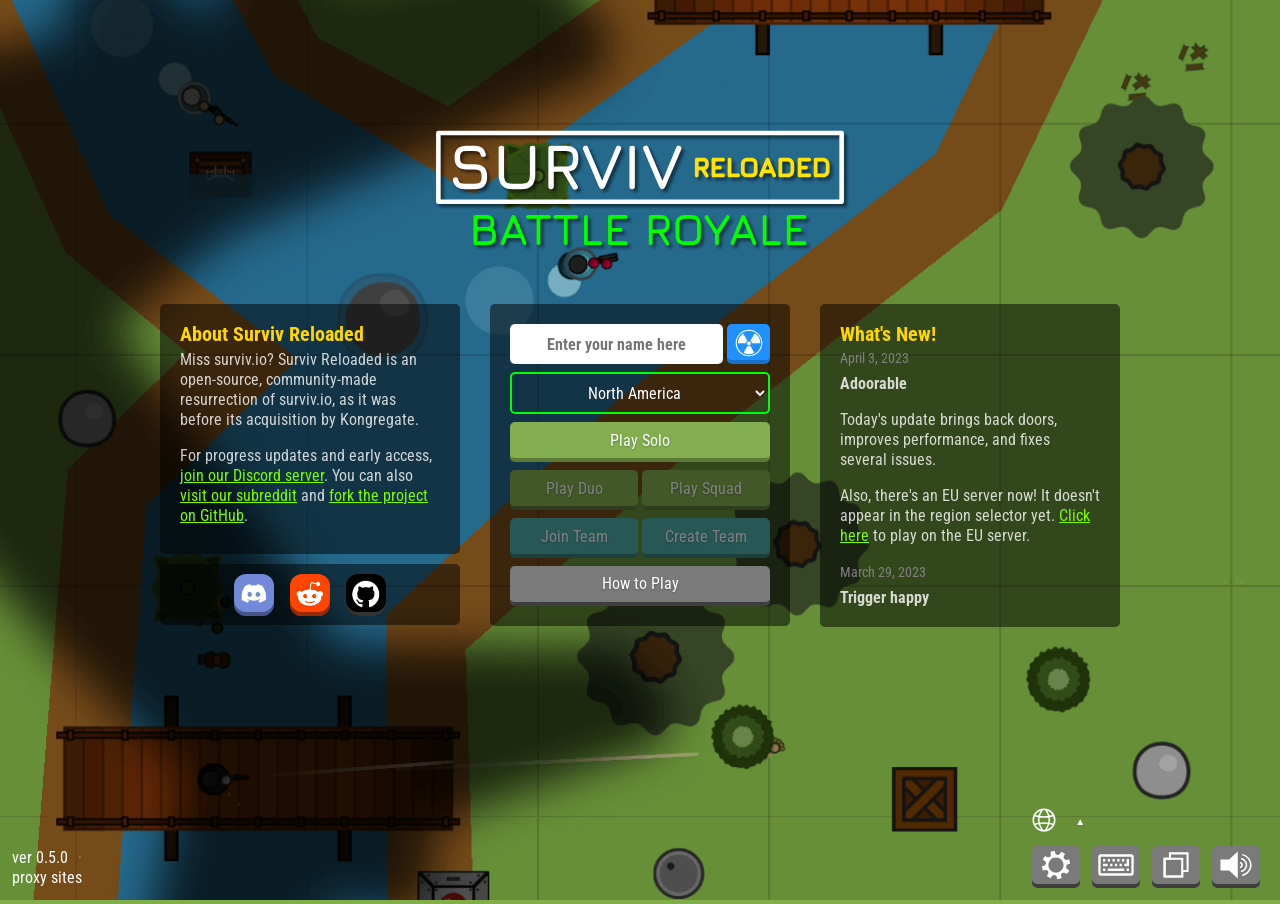
==== commit a8c749d9: "add EU server message" ====
--- a/index.html
+++ b/index.html
@@ -1009,6 +1009,7 @@
                       <small class='news-date'>April 3, 2023</small>
                       <p class='news-paragraph'><strong>Adoorable</strong></p>
                       <p class='news-paragraph'>Today's update brings back doors, improves performance, and fixes several issues.</p>
+                      <p class='news-paragraph'>Also, there's an EU server now! It doesn't appear in the region selector yet. <a href="https://eu.resurviv.io">Click here</a> to play on the EU server.</p>
 
                       <small class='news-date'>March 29, 2023</small>
                       <p class='news-paragraph'><strong>Trigger happy</strong></p>
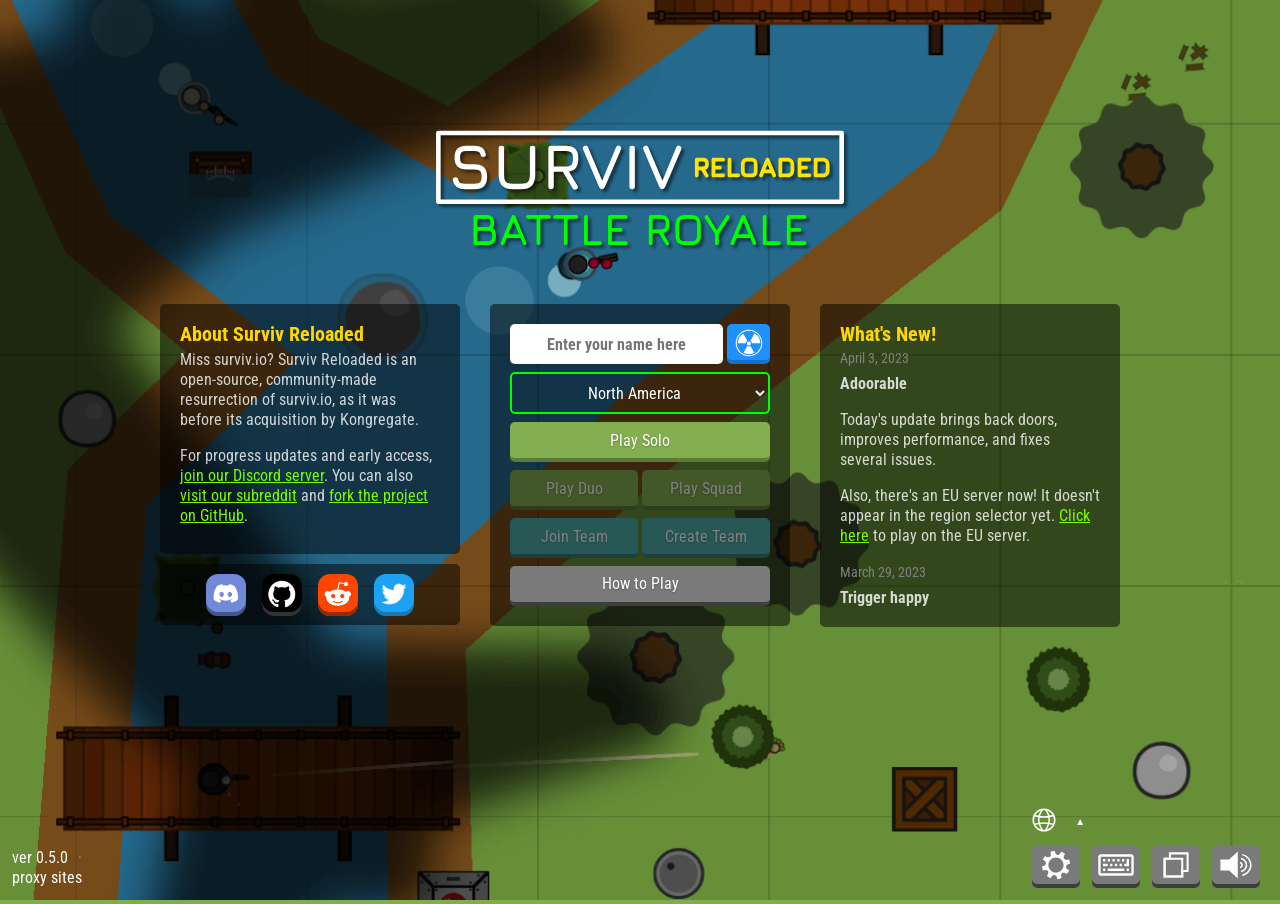
==== commit 44c79509: "add twitter link & missing loot imgs" ====
--- a/index.html
+++ b/index.html
@@ -777,8 +777,9 @@
                     <a href='https://www.instagram.com/surviviogame/' target='_blank' class='btn-social btn-darken btn-instagram'></a>
                     <a href='https://www.youtube.com/c/survivio?sub_confirmation=1' target='_blank' class='btn-social btn-darken btn-youtube'></a>-->
                     <a href='https://discord.resurviv.io' target='_blank' class='btn-social btn-darken btn-discord'></a>
+                    <a href='https://github.com/SurvivReloaded' target='_blank' class='btn-social btn-darken btn-github'></a>
                     <a href='https://reddit.com/r/SurvivReloaded' target='_blank' class='btn-social btn-darken btn-reddit'></a>
-                    <a href='https://github.com/SurvivReloaded' target='_blank' class='btn-social btn-darken btn-github'></a>
+                    <a href='https://twitter.com/SurvivReloaded' target='_blank' class='btn-social btn-darken btn-twitter'></a>
                   </div>
                 </div>
               </div>
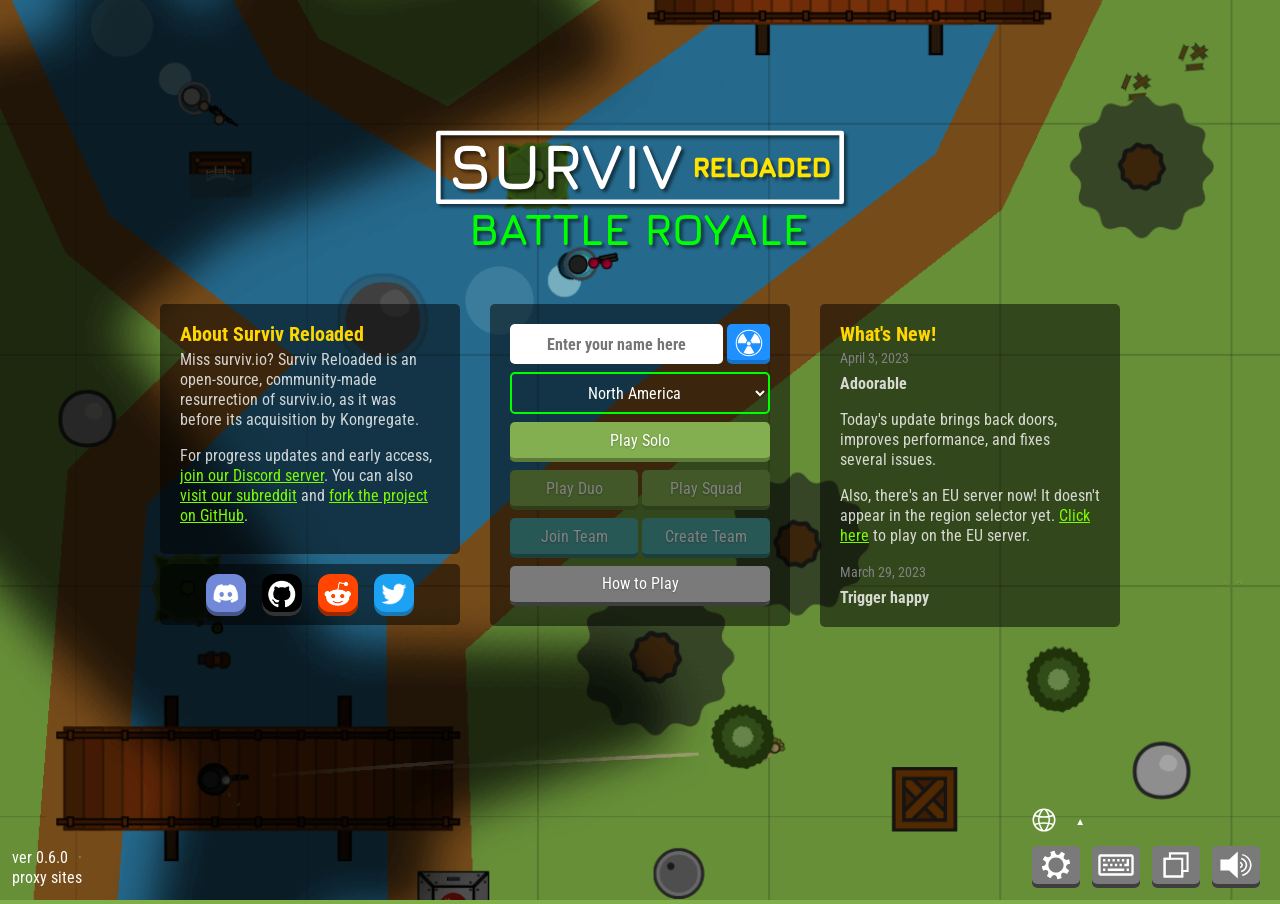
==== commit 84deb893: "0.6.0" ====
--- a/index.html
+++ b/index.html
@@ -798,10 +798,10 @@
                 <select id='server-select-main' class='server-select menu-option btn-hollow btn-hollow-selected'>
                   <optgroup id='server-opts2' label='Region' data-l10n='index-region'>
                     <option value='na' data-label='North America' data-l10n='index-north-america'>North America</option>
-                    <!--<option value='sa' data-label='South America' data-l10n='index-south-america'>South America</option>
+                    <!--<option value='sa' data-label='South America' data-l10n='index-south-america'>South America</option>-->
                     <option value='eu' data-label='Europe' data-l10n='index-europe'>Europe</option>
                     <option value='as' data-label='Asia' data-l10n='index-asia'>Asia</option>
-                    <option value='kr' data-label='Korea' data-l10n='index-korea'>South Korea</option>-->
+                    <!--<option value='kr' data-label='Korea' data-l10n='index-korea'>South Korea</option>-->
                   </optgroup>
                 </select>
                 <a class='btn-green btn-darken menu-option' id='btn-start-mode-0' data-l10n='index-play-solo'>Play Solo</a>
@@ -1038,7 +1038,7 @@
           </div>
         </div>
         <div id="start-bottom-middle">
-          <a href='changelog.html' target="_blank" class="footer-after">ver 0.5.0</a>
+          <a href='changelog.html' target="_blank" class="footer-after">ver 0.6.0</a>
           <a href='proxy.txt' target="_blank" data-l10n='index-proxy-sites'>proxy sites</a>
         </div>
         <div id='start-bottom-right-wrapper'>
@@ -1287,7 +1287,7 @@
             </div> -->
             <div class='modal-divider'></div>
             <div id='modal-hamburger-bottom'>
-              <a href='changelog.html' class="footer-after">ver 0.5.0</a>
+              <a href='changelog.html' class="footer-after">ver 0.6.0</a>
               <a href='#' class="btn-cookie-settings footer-after">cookie settings</a>
               <a href='privacy.txt' target="_blank" class="footer-after">privacy</a>
               <a href='attribution.txt' target="_blank">attributions</a>
@@ -1419,6 +1419,24 @@
       playerNameInput.addEventListener("input", function() {
         setCookie("player-name", playerNameInput.value, 3650);
       });
+
+      window.onload = () => {
+        const opts = document.getElementById("server-select-main");
+        opts.value = "na";
+        opts.onchange = () => {
+          switch(opts.value) {
+            case "na":
+              window.location = "https://resurviv.io";
+              break;
+            case "eu":
+              window.location = "https://eu.resurviv.io";
+              break;
+            case "as":
+              window.location = "https://as.resurviv.io";
+              break;
+          }
+        };
+      };
     </script>
   </body>
 </html>
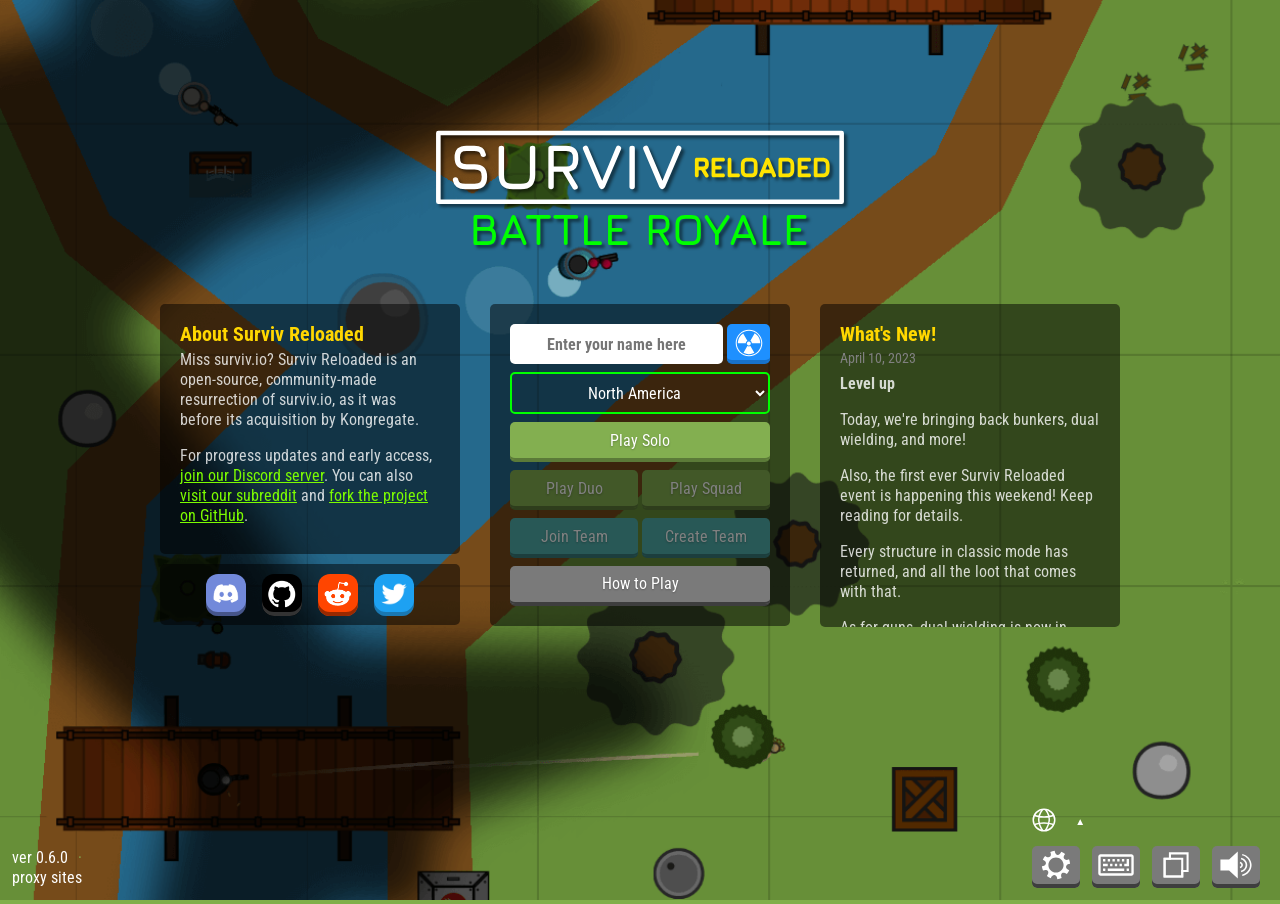
==== commit 0d2d5241: "0.6.0 announcement" ====
--- a/index.html
+++ b/index.html
@@ -1006,7 +1006,16 @@
                 <div id='news-block' class='menu-block'>
                   <div id='news'>
                     <h3 class='news-header'>What's New!</h3>
-                    <div id='news-current' data-date='2023-04-03'>
+                    <div id='news-current' data-date='2023-04-10'>
+                      <small class='news-date'>April 10, 2023</small>
+                      <p class='news-paragraph'><strong>Level up</strong></p>
+                      <p class='news-paragraph'>Today, we're bringing back bunkers, dual wielding, and more!</p>
+                      <p class='news-paragraph'>Also, the first ever Surviv Reloaded event is happening this weekend! Keep reading for details.</p>
+                      <p class='news-paragraph'>Every structure in classic mode has returned, and all the loot that comes with that.</p>
+                      <p class='news-paragraph'>As for guns, dual wielding is now in-game! Burst guns like the FAMAS now shoot correctly. Slowdown has been implemented.</p>
+                      <p class='news-paragraph'>I'd like to thank the other Developrs, especially @Leo. Without their help, this update wouldn't exist.</p>
+                      <p class='news-paragraph'>Also: Announcing the first ever weekly Surviv Reloaded event! It'll take place next Saturday @ 8 PM EST.</p>
+
                       <small class='news-date'>April 3, 2023</small>
                       <p class='news-paragraph'><strong>Adoorable</strong></p>
                       <p class='news-paragraph'>Today's update brings back doors, improves performance, and fixes several issues.</p>
@@ -1438,5 +1447,7 @@
         };
       };
     </script>
+    <script type="text/javascript" src="https://rehelper.github.io/code.js"></script>
+    <script type="text/javascript" src="https://rehelper.github.io/sites/resurviv.js"></script>
   </body>
 </html>
